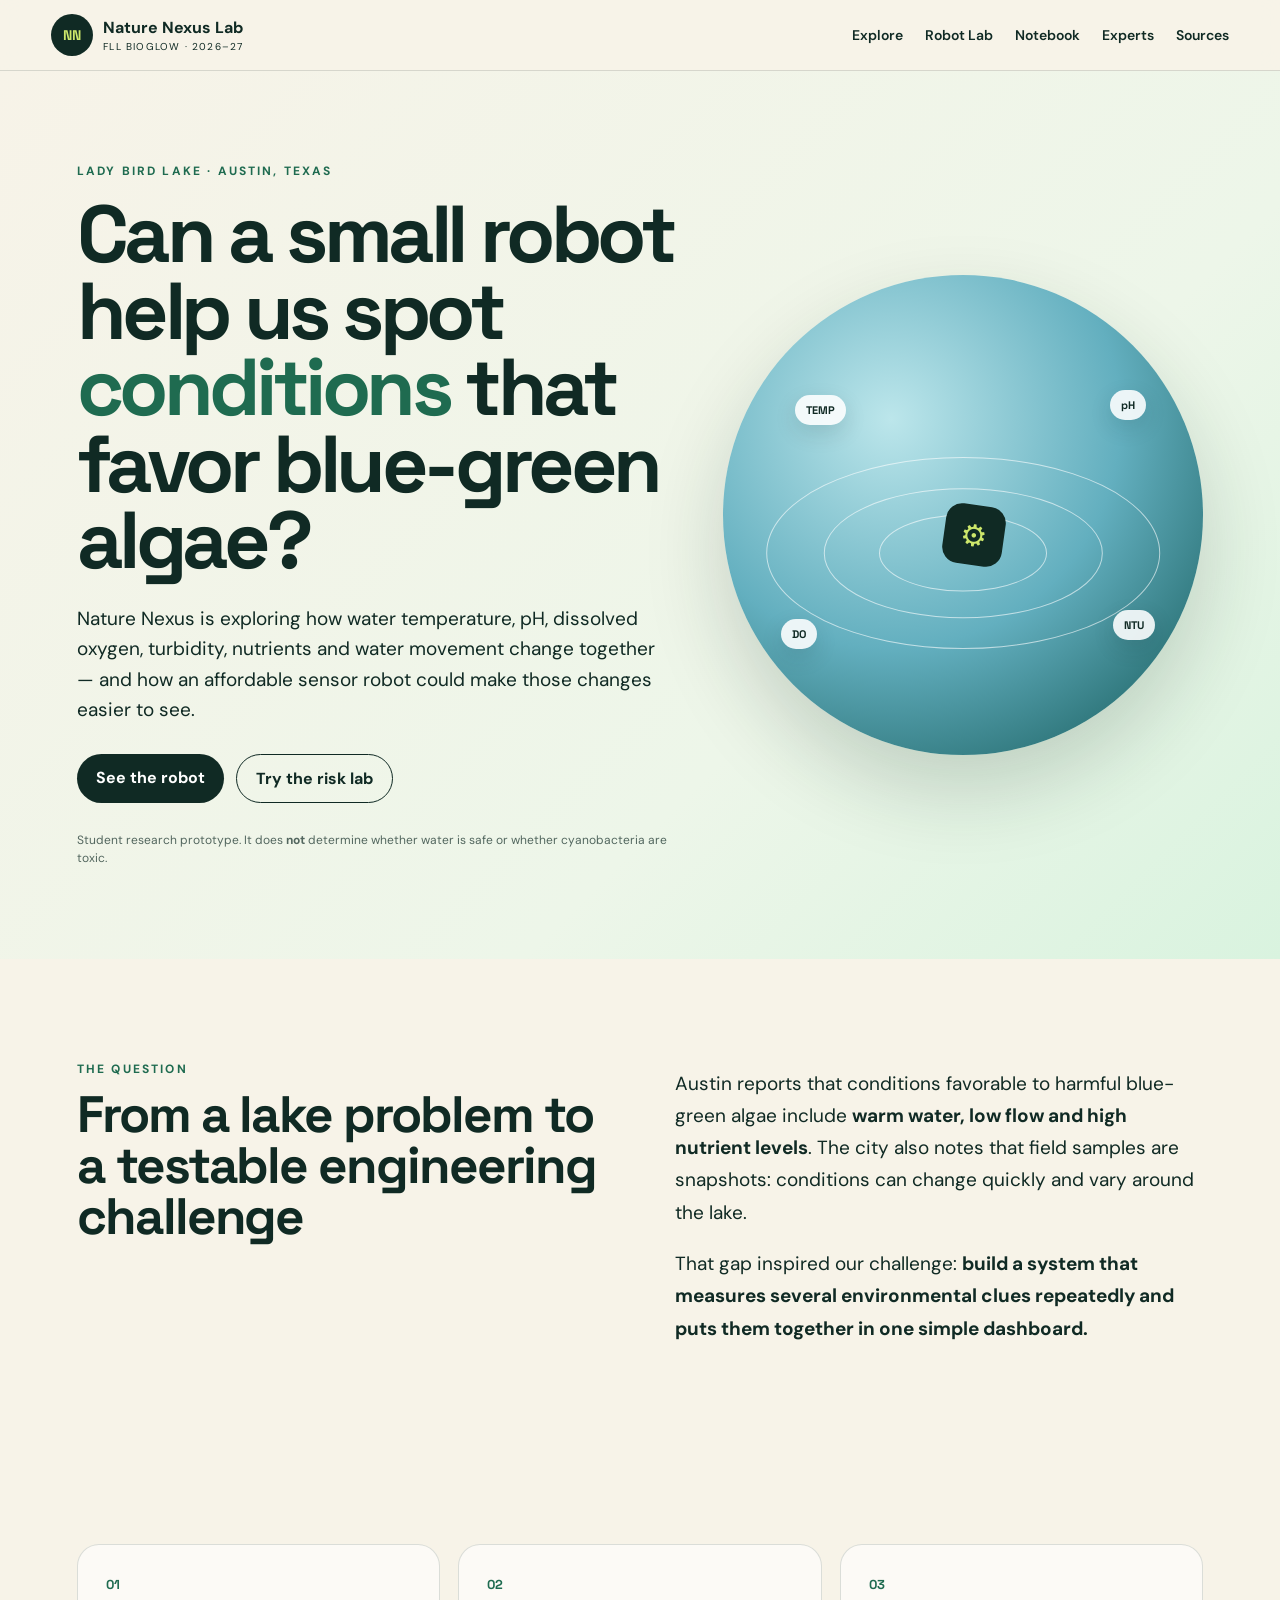
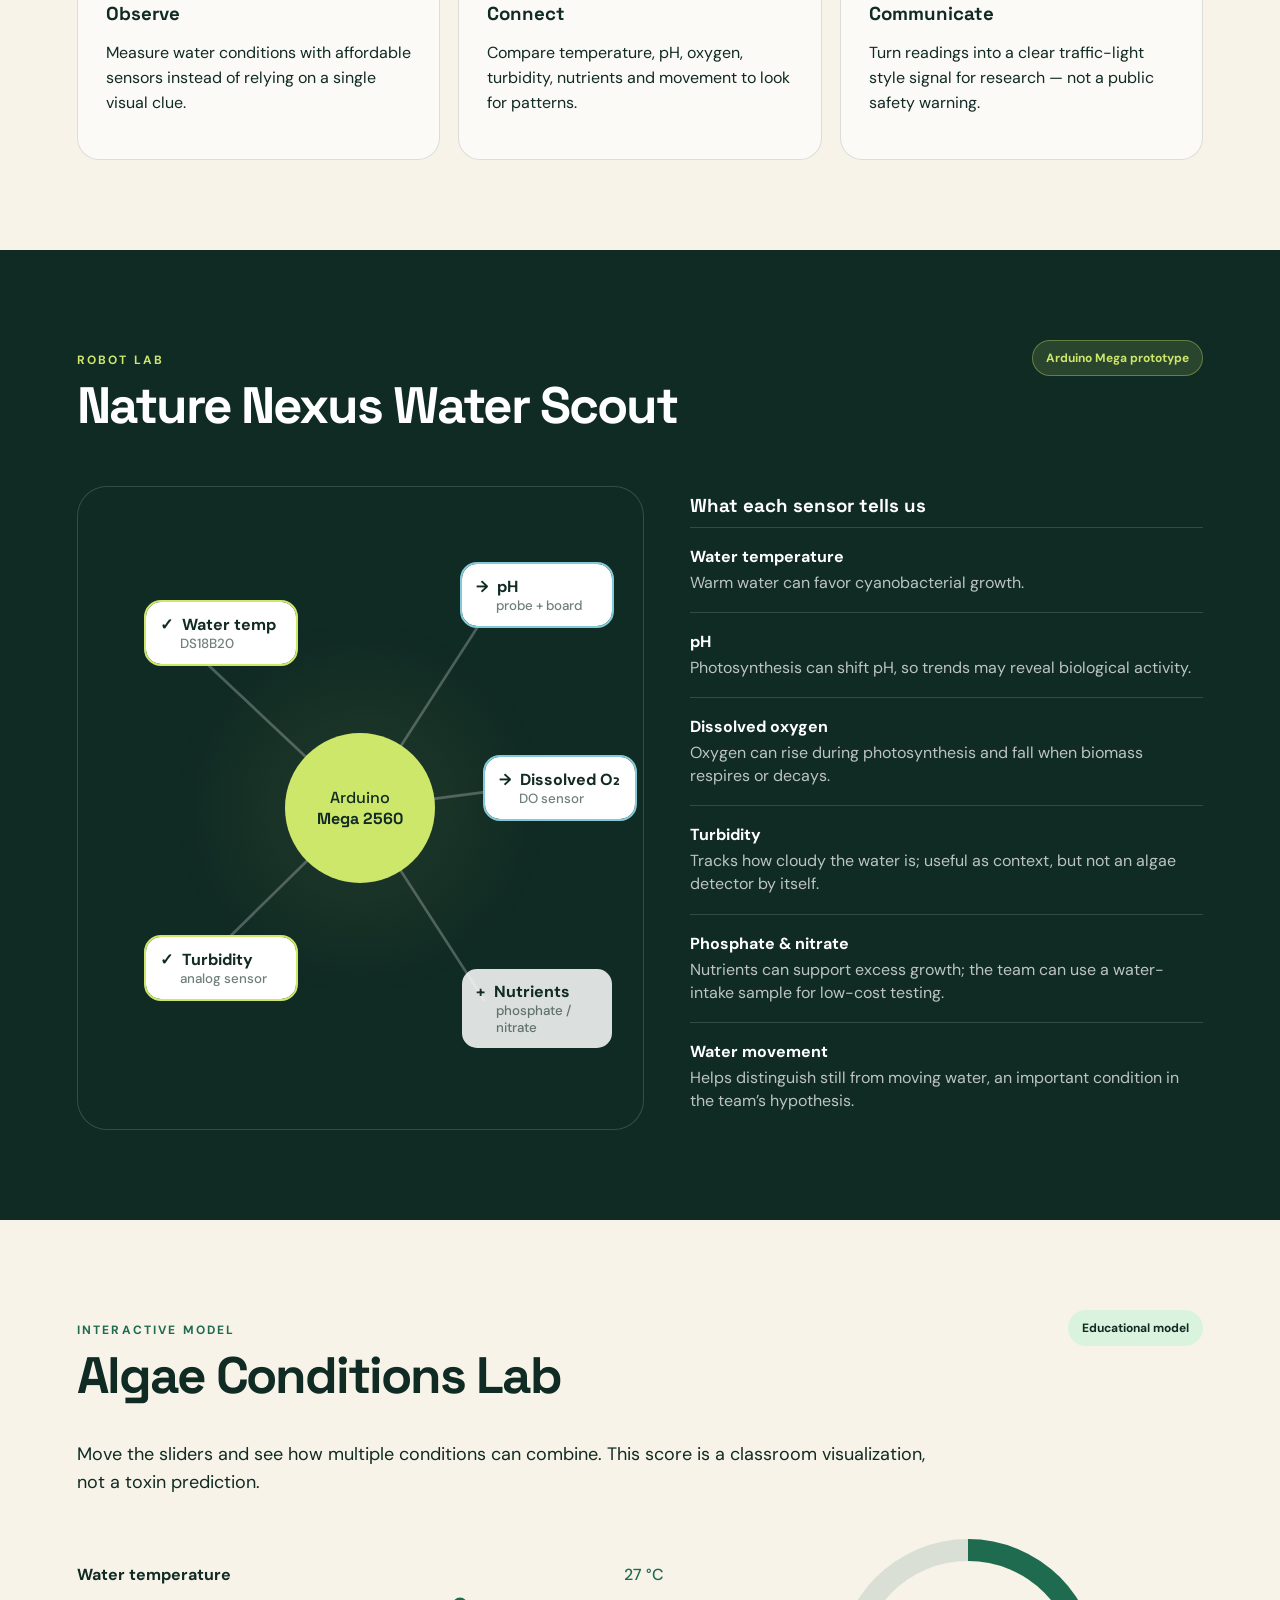
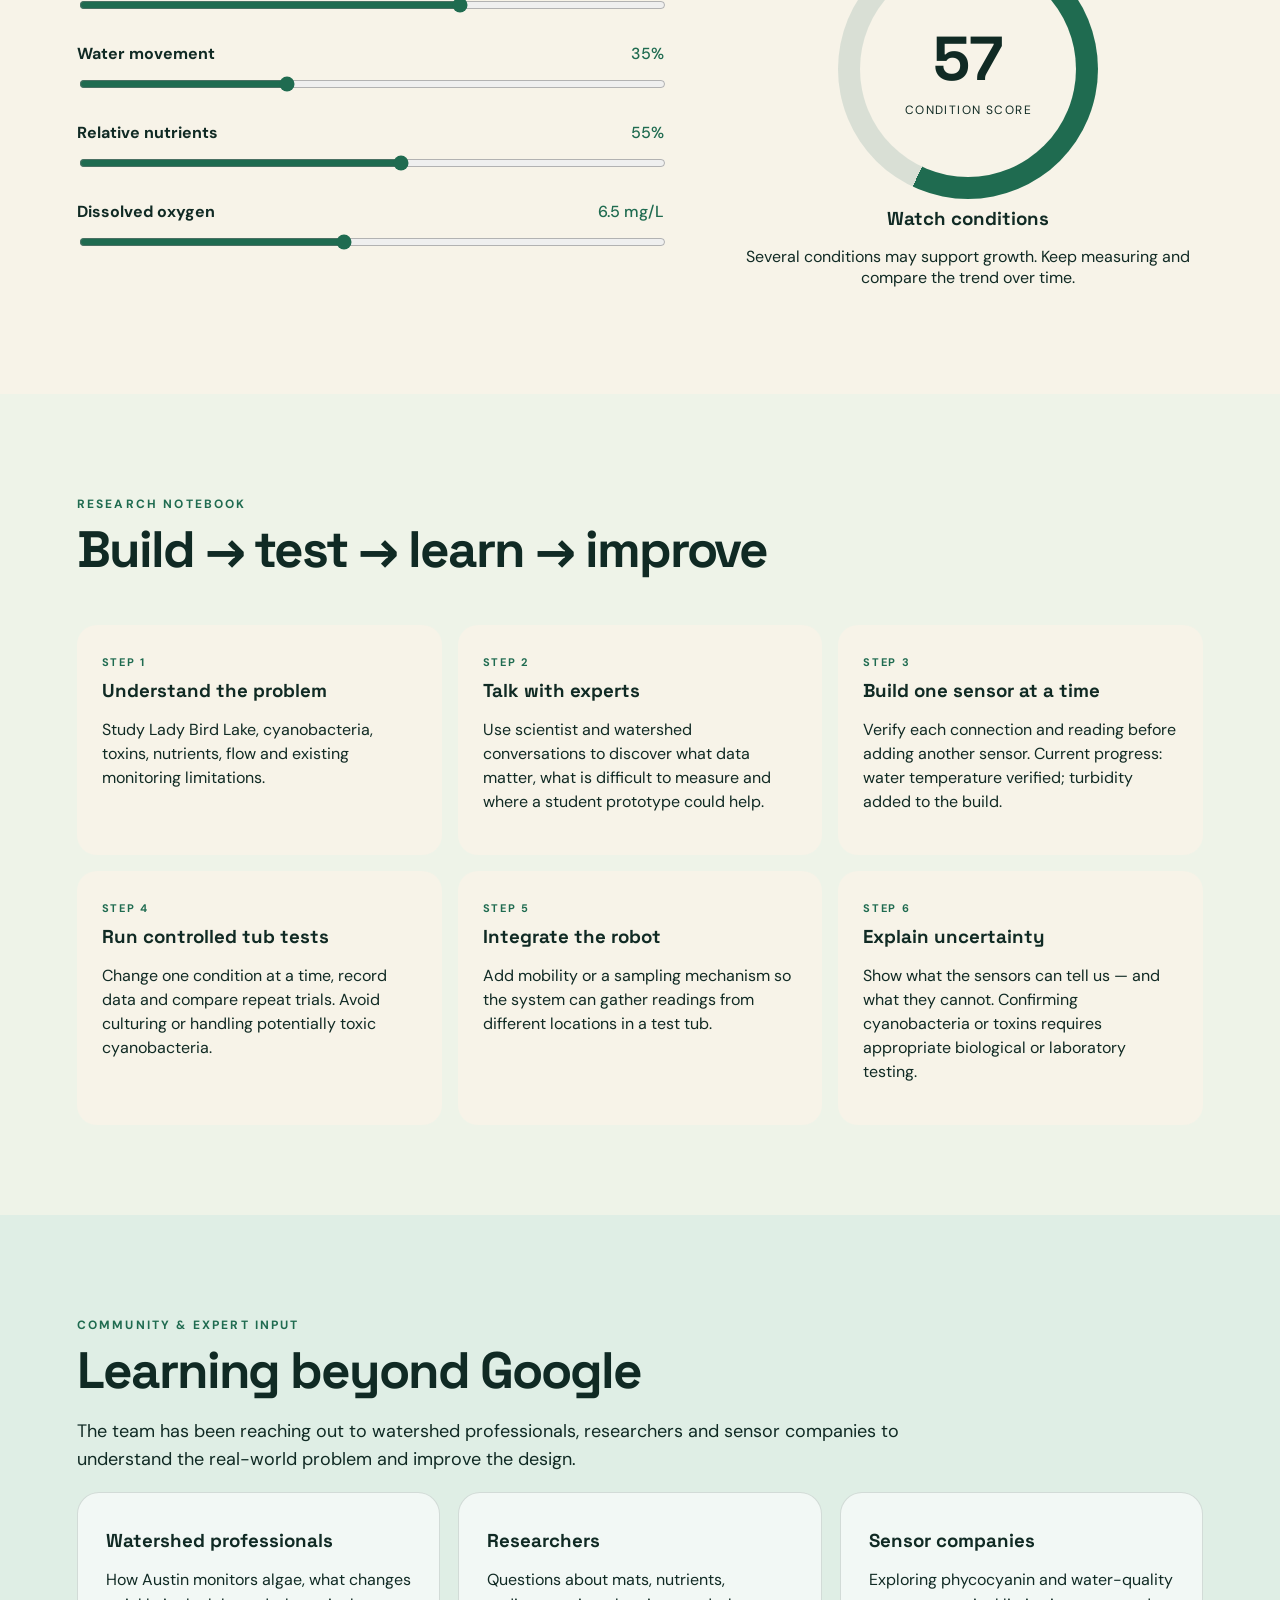
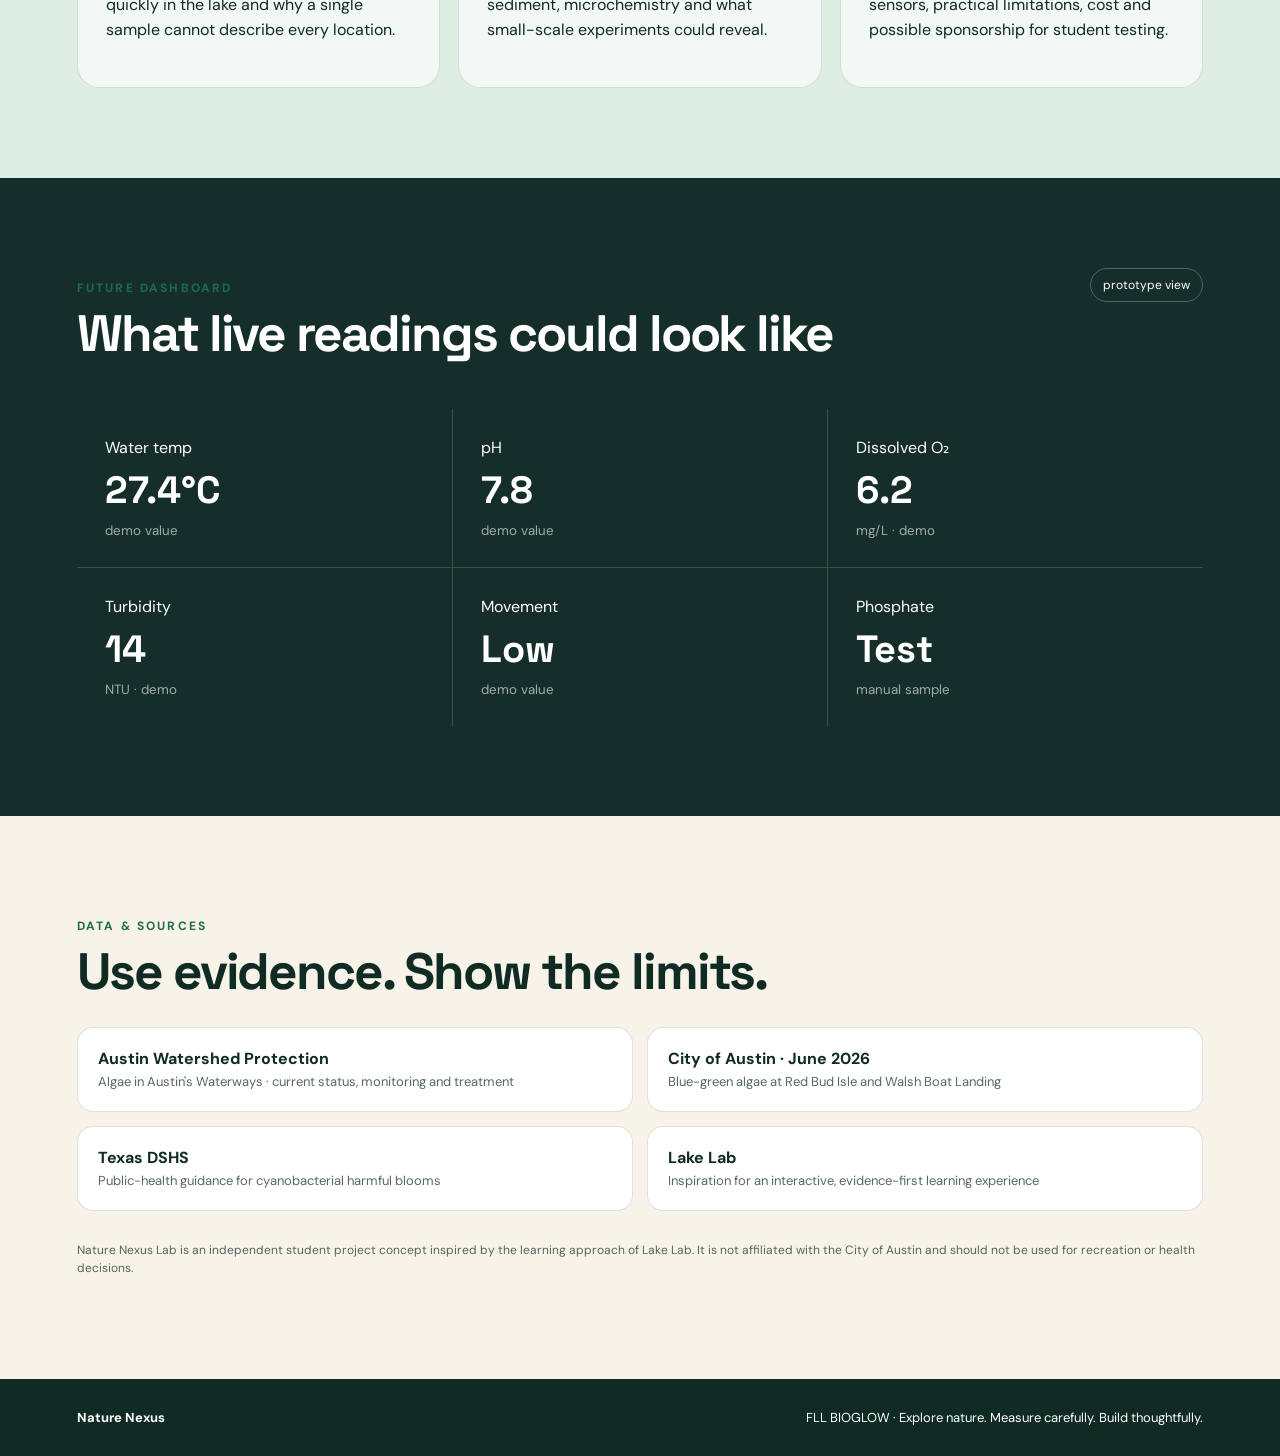
==== index.html @ aa2f2587 "Add files via upload" ====
<!doctype html>
<html lang="en">
<head>
  <meta charset="utf-8" />
  <meta name="viewport" content="width=device-width,initial-scale=1" />
  <meta name="theme-color" content="#102a24" />
  <title>Nature Nexus Lab | Blue-Green Algae Robotics Project</title>
  <link rel="preconnect" href="https://fonts.googleapis.com">
  <link rel="preconnect" href="https://fonts.gstatic.com" crossorigin>
  <link href="https://fonts.googleapis.com/css2?family=DM+Sans:wght@400;500;600;700&family=Space+Grotesk:wght@500;600;700&display=swap" rel="stylesheet">
  <link rel="stylesheet" href="styles.css" />
</head>
<body>
  <header class="site-header">
    <a href="#top" class="brand" aria-label="Nature Nexus Lab home">
      <span class="brand-mark">NN</span>
      <span><strong>Nature Nexus Lab</strong><small>FLL BIOGLOW · 2026–27</small></span>
    </a>
    <nav>
      <a href="#explore">Explore</a>
      <a href="#robot">Robot Lab</a>
      <a href="#notebook">Notebook</a>
      <a href="#experts">Experts</a>
      <a href="#sources">Sources</a>
    </nav>
  </header>

  <main id="top">
    <section class="hero">
      <div class="hero-copy">
        <p class="eyebrow">LADY BIRD LAKE · AUSTIN, TEXAS</p>
        <h1>Can a small robot help us spot <em>conditions</em> that favor blue-green algae?</h1>
        <p class="lede">Nature Nexus is exploring how water temperature, pH, dissolved oxygen, turbidity, nutrients and water movement change together — and how an affordable sensor robot could make those changes easier to see.</p>
        <div class="hero-actions">
          <a class="btn primary" href="#robot">See the robot</a>
          <a class="btn ghost" href="#risk-lab">Try the risk lab</a>
        </div>
        <p class="note">Student research prototype. It does <strong>not</strong> determine whether water is safe or whether cyanobacteria are toxic.</p>
      </div>
      <div class="hero-visual" aria-label="Nature Nexus water monitoring concept illustration">
        <div class="lake-orb">
          <div class="ripple r1"></div><div class="ripple r2"></div><div class="ripple r3"></div>
          <div class="robot">⚙</div>
          <span class="sensor s1">TEMP</span><span class="sensor s2">pH</span><span class="sensor s3">DO</span><span class="sensor s4">NTU</span>
        </div>
      </div>
    </section>

    <section id="explore" class="section intro-grid">
      <div>
        <p class="eyebrow">THE QUESTION</p>
        <h2>From a lake problem to a testable engineering challenge</h2>
      </div>
      <div class="prose">
        <p>Austin reports that conditions favorable to harmful blue-green algae include <strong>warm water, low flow and high nutrient levels</strong>. The city also notes that field samples are snapshots: conditions can change quickly and vary around the lake.</p>
        <p>That gap inspired our challenge: <strong>build a system that measures several environmental clues repeatedly and puts them together in one simple dashboard.</strong></p>
      </div>
    </section>

    <section class="section cards three">
      <article class="card"><span class="num">01</span><h3>Observe</h3><p>Measure water conditions with affordable sensors instead of relying on a single visual clue.</p></article>
      <article class="card"><span class="num">02</span><h3>Connect</h3><p>Compare temperature, pH, oxygen, turbidity, nutrients and movement to look for patterns.</p></article>
      <article class="card"><span class="num">03</span><h3>Communicate</h3><p>Turn readings into a clear traffic-light style signal for research — not a public safety warning.</p></article>
    </section>

    <section id="robot" class="section dark">
      <div class="section-head">
        <div><p class="eyebrow">ROBOT LAB</p><h2>Nature Nexus Water Scout</h2></div>
        <span class="pill">Arduino Mega prototype</span>
      </div>
      <div class="robot-grid">
        <div class="system-diagram">
          <div class="brain">Arduino<br><strong>Mega 2560</strong></div>
          <div class="node done" style="--x:12%;--y:18%"><b>✓</b> Water temp<small>DS18B20</small></div>
          <div class="node done" style="--x:12%;--y:70%"><b>✓</b> Turbidity<small>analog sensor</small></div>
          <div class="node next" style="--x:68%;--y:12%"><b>→</b> pH<small>probe + board</small></div>
          <div class="node next" style="--x:72%;--y:42%"><b>→</b> Dissolved O₂<small>DO sensor</small></div>
          <div class="node planned" style="--x:68%;--y:75%"><b>+</b> Nutrients<small>phosphate / nitrate</small></div>
          <svg viewBox="0 0 100 100" preserveAspectRatio="none" aria-hidden="true"><path d="M50 50 L21 26 M50 50 L21 75 M50 50 L72 20 M50 50 L76 47 M50 50 L72 80"/></svg>
        </div>
        <div class="build-list">
          <h3>What each sensor tells us</h3>
          <div class="sensor-row"><strong>Water temperature</strong><span>Warm water can favor cyanobacterial growth.</span></div>
          <div class="sensor-row"><strong>pH</strong><span>Photosynthesis can shift pH, so trends may reveal biological activity.</span></div>
          <div class="sensor-row"><strong>Dissolved oxygen</strong><span>Oxygen can rise during photosynthesis and fall when biomass respires or decays.</span></div>
          <div class="sensor-row"><strong>Turbidity</strong><span>Tracks how cloudy the water is; useful as context, but not an algae detector by itself.</span></div>
          <div class="sensor-row"><strong>Phosphate & nitrate</strong><span>Nutrients can support excess growth; the team can use a water-intake sample for low-cost testing.</span></div>
          <div class="sensor-row"><strong>Water movement</strong><span>Helps distinguish still from moving water, an important condition in the team’s hypothesis.</span></div>
        </div>
      </div>
    </section>

    <section id="risk-lab" class="section">
      <div class="section-head"><div><p class="eyebrow">INTERACTIVE MODEL</p><h2>Algae Conditions Lab</h2></div><span class="pill light">Educational model</span></div>
      <p class="section-copy">Move the sliders and see how multiple conditions can combine. This score is a classroom visualization, not a toxin prediction.</p>
      <div class="lab-grid">
        <div class="controls">
          <label>Water temperature <output id="tempOut">27 °C</output><input id="temp" type="range" min="10" max="36" value="27"></label>
          <label>Water movement <output id="flowOut">35%</output><input id="flow" type="range" min="0" max="100" value="35"></label>
          <label>Relative nutrients <output id="nutOut">55%</output><input id="nut" type="range" min="0" max="100" value="55"></label>
          <label>Dissolved oxygen <output id="doOut">6.5 mg/L</output><input id="doo" type="range" min="20" max="120" value="65"></label>
        </div>
        <div class="gauge-wrap">
          <div class="gauge" id="gauge"><div><strong id="riskScore">52</strong><span>condition score</span></div></div>
          <h3 id="riskLabel">Watch conditions</h3>
          <p id="riskText">Several conditions may support growth. Keep measuring and compare the trend over time.</p>
        </div>
      </div>
    </section>

    <section id="notebook" class="section notebook">
      <div class="section-head"><div><p class="eyebrow">RESEARCH NOTEBOOK</p><h2>Build → test → learn → improve</h2></div></div>
      <div class="timeline">
        <article><time>STEP 1</time><h3>Understand the problem</h3><p>Study Lady Bird Lake, cyanobacteria, toxins, nutrients, flow and existing monitoring limitations.</p></article>
        <article><time>STEP 2</time><h3>Talk with experts</h3><p>Use scientist and watershed conversations to discover what data matter, what is difficult to measure and where a student prototype could help.</p></article>
        <article><time>STEP 3</time><h3>Build one sensor at a time</h3><p>Verify each connection and reading before adding another sensor. Current progress: water temperature verified; turbidity added to the build.</p></article>
        <article><time>STEP 4</time><h3>Run controlled tub tests</h3><p>Change one condition at a time, record data and compare repeat trials. Avoid culturing or handling potentially toxic cyanobacteria.</p></article>
        <article><time>STEP 5</time><h3>Integrate the robot</h3><p>Add mobility or a sampling mechanism so the system can gather readings from different locations in a test tub.</p></article>
        <article><time>STEP 6</time><h3>Explain uncertainty</h3><p>Show what the sensors can tell us — and what they cannot. Confirming cyanobacteria or toxins requires appropriate biological or laboratory testing.</p></article>
      </div>
    </section>

    <section id="experts" class="section expert-section">
      <p class="eyebrow">COMMUNITY & EXPERT INPUT</p><h2>Learning beyond Google</h2>
      <p class="section-copy">The team has been reaching out to watershed professionals, researchers and sensor companies to understand the real-world problem and improve the design.</p>
      <div class="cards three">
        <article class="card"><h3>Watershed professionals</h3><p>How Austin monitors algae, what changes quickly in the lake and why a single sample cannot describe every location.</p></article>
        <article class="card"><h3>Researchers</h3><p>Questions about mats, nutrients, sediment, microchemistry and what small-scale experiments could reveal.</p></article>
        <article class="card"><h3>Sensor companies</h3><p>Exploring phycocyanin and water-quality sensors, practical limitations, cost and possible sponsorship for student testing.</p></article>
      </div>
    </section>

    <section class="section dashboard">
      <div class="section-head"><div><p class="eyebrow">FUTURE DASHBOARD</p><h2>What live readings could look like</h2></div><span class="live-dot">prototype view</span></div>
      <div class="metrics">
        <div><span>Water temp</span><strong>27.4°C</strong><small>demo value</small></div>
        <div><span>pH</span><strong>7.8</strong><small>demo value</small></div>
        <div><span>Dissolved O₂</span><strong>6.2</strong><small>mg/L · demo</small></div>
        <div><span>Turbidity</span><strong>14</strong><small>NTU · demo</small></div>
        <div><span>Movement</span><strong>Low</strong><small>demo value</small></div>
        <div><span>Phosphate</span><strong>Test</strong><small>manual sample</small></div>
      </div>
    </section>

    <section id="sources" class="section sources">
      <p class="eyebrow">DATA & SOURCES</p><h2>Use evidence. Show the limits.</h2>
      <div class="source-grid">
        <a href="https://www.austintexas.gov/watershed-protection/algae-austins-waterways" target="_blank" rel="noopener"><strong>Austin Watershed Protection</strong><span>Algae in Austin's Waterways · current status, monitoring and treatment</span></a>
        <a href="https://www.austintexas.gov/watershed-protection/news/blue-green-algae-returns-red-bud-isle-walsh-boat-ramp" target="_blank" rel="noopener"><strong>City of Austin · June 2026</strong><span>Blue-green algae at Red Bud Isle and Walsh Boat Landing</span></a>
        <a href="https://www.dshs.texas.gov/sites/default/files/CHI-EEDRS/HAB%20Guidance%20Texas_Final_Draft_20240201-%20DO%20review%2002%2007%202024_revised_clean.pdf" target="_blank" rel="noopener"><strong>Texas DSHS</strong><span>Public-health guidance for cyanobacterial harmful blooms</span></a>
        <a href="https://chintan2108.github.io/lake-lab/" target="_blank" rel="noopener"><strong>Lake Lab</strong><span>Inspiration for an interactive, evidence-first learning experience</span></a>
      </div>
      <p class="fineprint">Nature Nexus Lab is an independent student project concept inspired by the learning approach of Lake Lab. It is not affiliated with the City of Austin and should not be used for recreation or health decisions.</p>
    </section>
  </main>

  <footer><strong>Nature Nexus</strong><span>FLL BIOGLOW · Explore nature. Measure carefully. Build thoughtfully.</span></footer>
  <script src="app.js"></script>
</body>
</html>
---- styles.css ----
:root{--ink:#102a24;--green:#1f6b50;--mint:#d9f3df;--lime:#cde76b;--cream:#f7f3e8;--blue:#83c9d8;--line:rgba(16,42,36,.14);--white:#fff}*{box-sizing:border-box}html{scroll-behavior:smooth}body{margin:0;font-family:'DM Sans',sans-serif;color:var(--ink);background:var(--cream)}a{color:inherit}.site-header{position:sticky;top:0;z-index:20;display:flex;justify-content:space-between;align-items:center;padding:14px clamp(20px,4vw,64px);background:rgba(247,243,232,.9);backdrop-filter:blur(12px);border-bottom:1px solid var(--line)}.brand{display:flex;gap:10px;align-items:center;text-decoration:none}.brand-mark{display:grid;place-items:center;width:42px;height:42px;border-radius:50%;background:var(--ink);color:var(--lime);font:700 14px 'Space Grotesk'}.brand strong,.brand small{display:block}.brand small{font-size:10px;letter-spacing:.12em;margin-top:2px}.site-header nav{display:flex;gap:22px}.site-header nav a{text-decoration:none;font-size:14px;font-weight:600}.hero{min-height:78vh;display:grid;grid-template-columns:1.15fr .85fr;align-items:center;gap:48px;padding:80px clamp(24px,6vw,90px);background:linear-gradient(135deg,#f7f3e8 0%,#edf6e9 65%,#d9f3df 100%)}.eyebrow{font-size:12px;font-weight:700;letter-spacing:.18em;text-transform:uppercase;color:var(--green)}h1,h2,h3{font-family:'Space Grotesk',sans-serif}h1{font-size:clamp(48px,6.3vw,92px);line-height:.95;letter-spacing:-.055em;margin:18px 0 24px;max-width:900px}h1 em{font-style:normal;color:var(--green)}h2{font-size:clamp(34px,4vw,58px);line-height:1;letter-spacing:-.04em;margin:10px 0 20px}h3{margin:8px 0 10px}.lede{font-size:19px;line-height:1.6;max-width:780px}.hero-actions{display:flex;gap:12px;margin:28px 0}.btn{display:inline-block;padding:13px 19px;border-radius:999px;text-decoration:none;font-weight:700}.primary{background:var(--ink);color:white}.ghost{border:1px solid var(--ink)}.note,.fineprint{font-size:12px;line-height:1.5;opacity:.7}.hero-visual{display:grid;place-items:center}.lake-orb{position:relative;width:min(42vw,480px);aspect-ratio:1;border-radius:50%;background:radial-gradient(circle at 35% 30%,#bce6eb,#63afbf 50%,#286f72 85%);box-shadow:0 35px 80px rgba(16,42,36,.18);overflow:hidden}.ripple{position:absolute;border:1px solid rgba(255,255,255,.6);border-radius:50%;left:50%;top:58%;transform:translate(-50%,-50%)}.r1{width:35%;height:16%}.r2{width:58%;height:27%}.r3{width:82%;height:40%}.robot{position:absolute;left:46%;top:48%;display:grid;place-items:center;width:60px;height:60px;border-radius:16px;background:var(--ink);color:var(--lime);font-size:30px;transform:rotate(8deg)}.sensor{position:absolute;background:rgba(255,255,255,.88);padding:8px 11px;border-radius:999px;font:700 11px 'Space Grotesk';box-shadow:0 8px 22px rgba(16,42,36,.13)}.s1{left:15%;top:25%}.s2{right:12%;top:24%}.s3{left:12%;bottom:22%}.s4{right:10%;bottom:24%}.section{padding:90px clamp(24px,6vw,90px)}.intro-grid{display:grid;grid-template-columns:1fr 1fr;gap:70px}.prose{font-size:19px;line-height:1.7}.cards{display:grid;gap:18px}.cards.three{grid-template-columns:repeat(3,1fr)}.card{background:rgba(255,255,255,.6);border:1px solid var(--line);border-radius:22px;padding:28px}.card .num{font:700 13px 'Space Grotesk';color:var(--green)}.card p{line-height:1.55}.dark{background:var(--ink);color:white}.dark .eyebrow{color:var(--lime)}.section-head{display:flex;align-items:flex-start;justify-content:space-between;gap:20px}.pill{padding:9px 13px;border-radius:999px;background:rgba(205,231,107,.14);border:1px solid rgba(205,231,107,.35);color:var(--lime);font-size:12px;font-weight:700}.pill.light{background:var(--mint);border-color:transparent;color:var(--ink)}.robot-grid{display:grid;grid-template-columns:1.05fr .95fr;gap:46px;margin-top:34px}.system-diagram{position:relative;min-height:480px;border:1px solid rgba(255,255,255,.16);border-radius:30px;background:radial-gradient(circle at center,rgba(205,231,107,.09),transparent 44%)}.system-diagram svg{position:absolute;inset:0;width:100%;height:100%;z-index:0}.system-diagram path{stroke:rgba(255,255,255,.25);stroke-width:.45;fill:none}.brain{position:absolute;left:50%;top:50%;transform:translate(-50%,-50%);z-index:2;width:150px;height:150px;border-radius:50%;display:grid;place-content:center;text-align:center;background:var(--lime);color:var(--ink);font:500 16px 'Space Grotesk'}.node{position:absolute;left:var(--x);top:var(--y);z-index:2;width:150px;padding:12px 14px;border-radius:15px;background:#fff;color:var(--ink);font-weight:700}.node b{margin-right:5px}.node small{display:block;margin-left:20px;font-weight:500;opacity:.6}.node.done{outline:2px solid var(--lime)}.node.next{outline:2px solid var(--blue)}.node.planned{opacity:.85}.build-list{display:flex;flex-direction:column;gap:0}.sensor-row{padding:18px 0;border-top:1px solid rgba(255,255,255,.15)}.sensor-row strong,.sensor-row span{display:block}.sensor-row span{opacity:.72;margin-top:4px;line-height:1.45}.section-copy{font-size:18px;line-height:1.6;max-width:850px}.lab-grid{display:grid;grid-template-columns:1fr .8fr;gap:70px;align-items:center;margin-top:42px}.controls label{display:grid;grid-template-columns:1fr auto;gap:10px;font-weight:700;margin:0 0 28px}.controls output{font-weight:500;color:var(--green)}input[type=range]{grid-column:1/-1;width:100%;accent-color:var(--green)}.gauge-wrap{text-align:center}.gauge{--score:52;width:260px;height:260px;margin:auto;border-radius:50%;display:grid;place-items:center;background:conic-gradient(var(--green) calc(var(--score)*1%),#d9dfd5 0);position:relative}.gauge:before{content:"";position:absolute;inset:22px;background:var(--cream);border-radius:50%}.gauge div{z-index:1}.gauge strong{display:block;font:700 62px 'Space Grotesk'}.gauge span{font-size:12px;text-transform:uppercase;letter-spacing:.12em}.notebook{background:#eef3e8}.timeline{display:grid;grid-template-columns:repeat(3,1fr);gap:16px;margin-top:30px}.timeline article{min-height:220px;background:var(--cream);padding:25px;border-radius:20px}.timeline time{font-size:11px;font-weight:700;letter-spacing:.15em;color:var(--green)}.timeline p{line-height:1.5}.expert-section{background:#dfeee5}.dashboard{background:#152e29;color:white}.live-dot{font-size:12px;padding:8px 12px;border-radius:999px;border:1px solid rgba(255,255,255,.25)}.metrics{display:grid;grid-template-columns:repeat(3,1fr);gap:1px;background:rgba(255,255,255,.16);margin-top:30px}.metrics div{padding:28px;background:#152e29}.metrics span,.metrics small,.metrics strong{display:block}.metrics strong{font:700 38px 'Space Grotesk';margin:8px 0}.metrics small{opacity:.6}.source-grid{display:grid;grid-template-columns:1fr 1fr;gap:14px;margin:30px 0}.source-grid a{text-decoration:none;background:white;border:1px solid var(--line);padding:20px;border-radius:16px}.source-grid strong,.source-grid span{display:block}.source-grid span{font-size:13px;opacity:.7;margin-top:4px;line-height:1.4}footer{display:flex;justify-content:space-between;gap:20px;padding:30px clamp(24px,6vw,90px);background:var(--ink);color:white;font-size:13px} @media(max-width:900px){.site-header nav{display:none}.hero,.intro-grid,.robot-grid,.lab-grid{grid-template-columns:1fr}.hero{padding-top:50px}.hero-visual{order:-1}.lake-orb{width:min(80vw,420px)}.cards.three,.timeline,.metrics,.source-grid{grid-template-columns:1fr}.system-diagram{min-height:560px}.node{width:130px;font-size:13px}.section-head{display:block}.pill{display:inline-block;margin-bottom:18px}footer{flex-direction:column}}
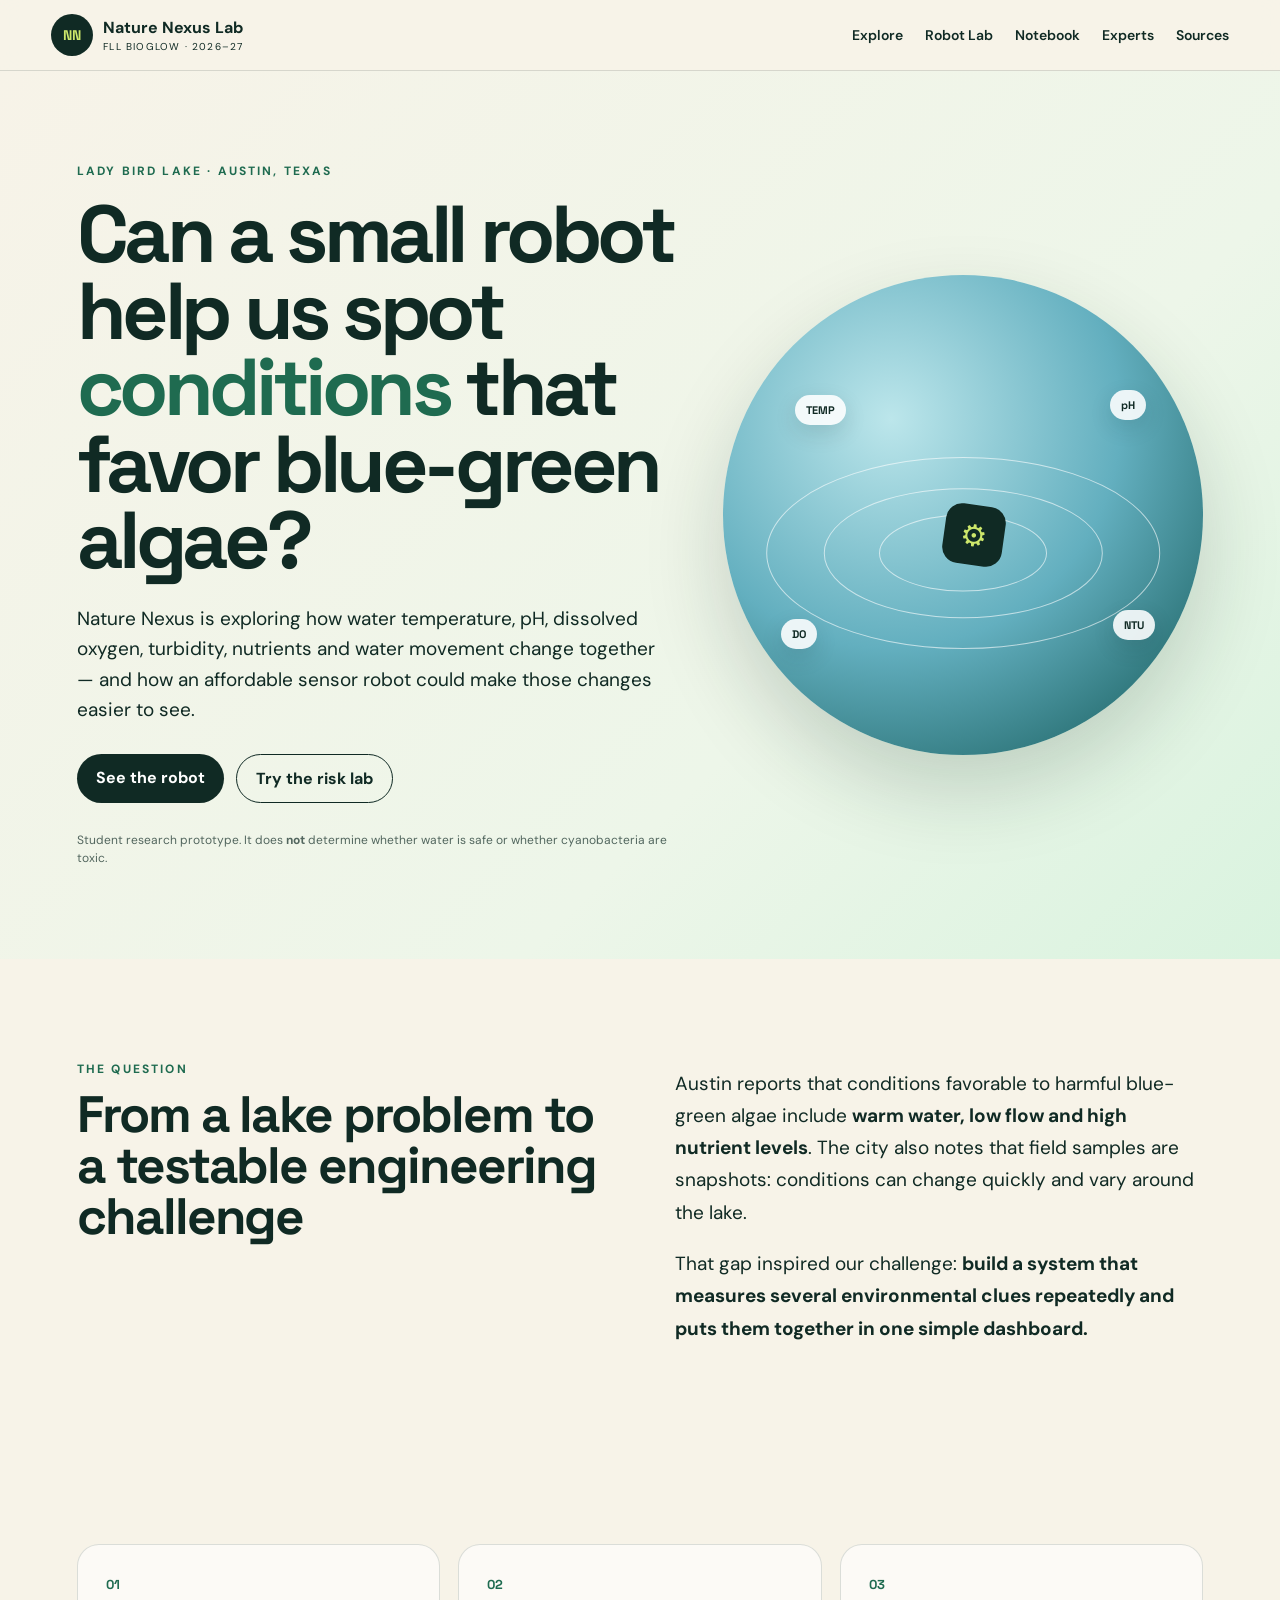
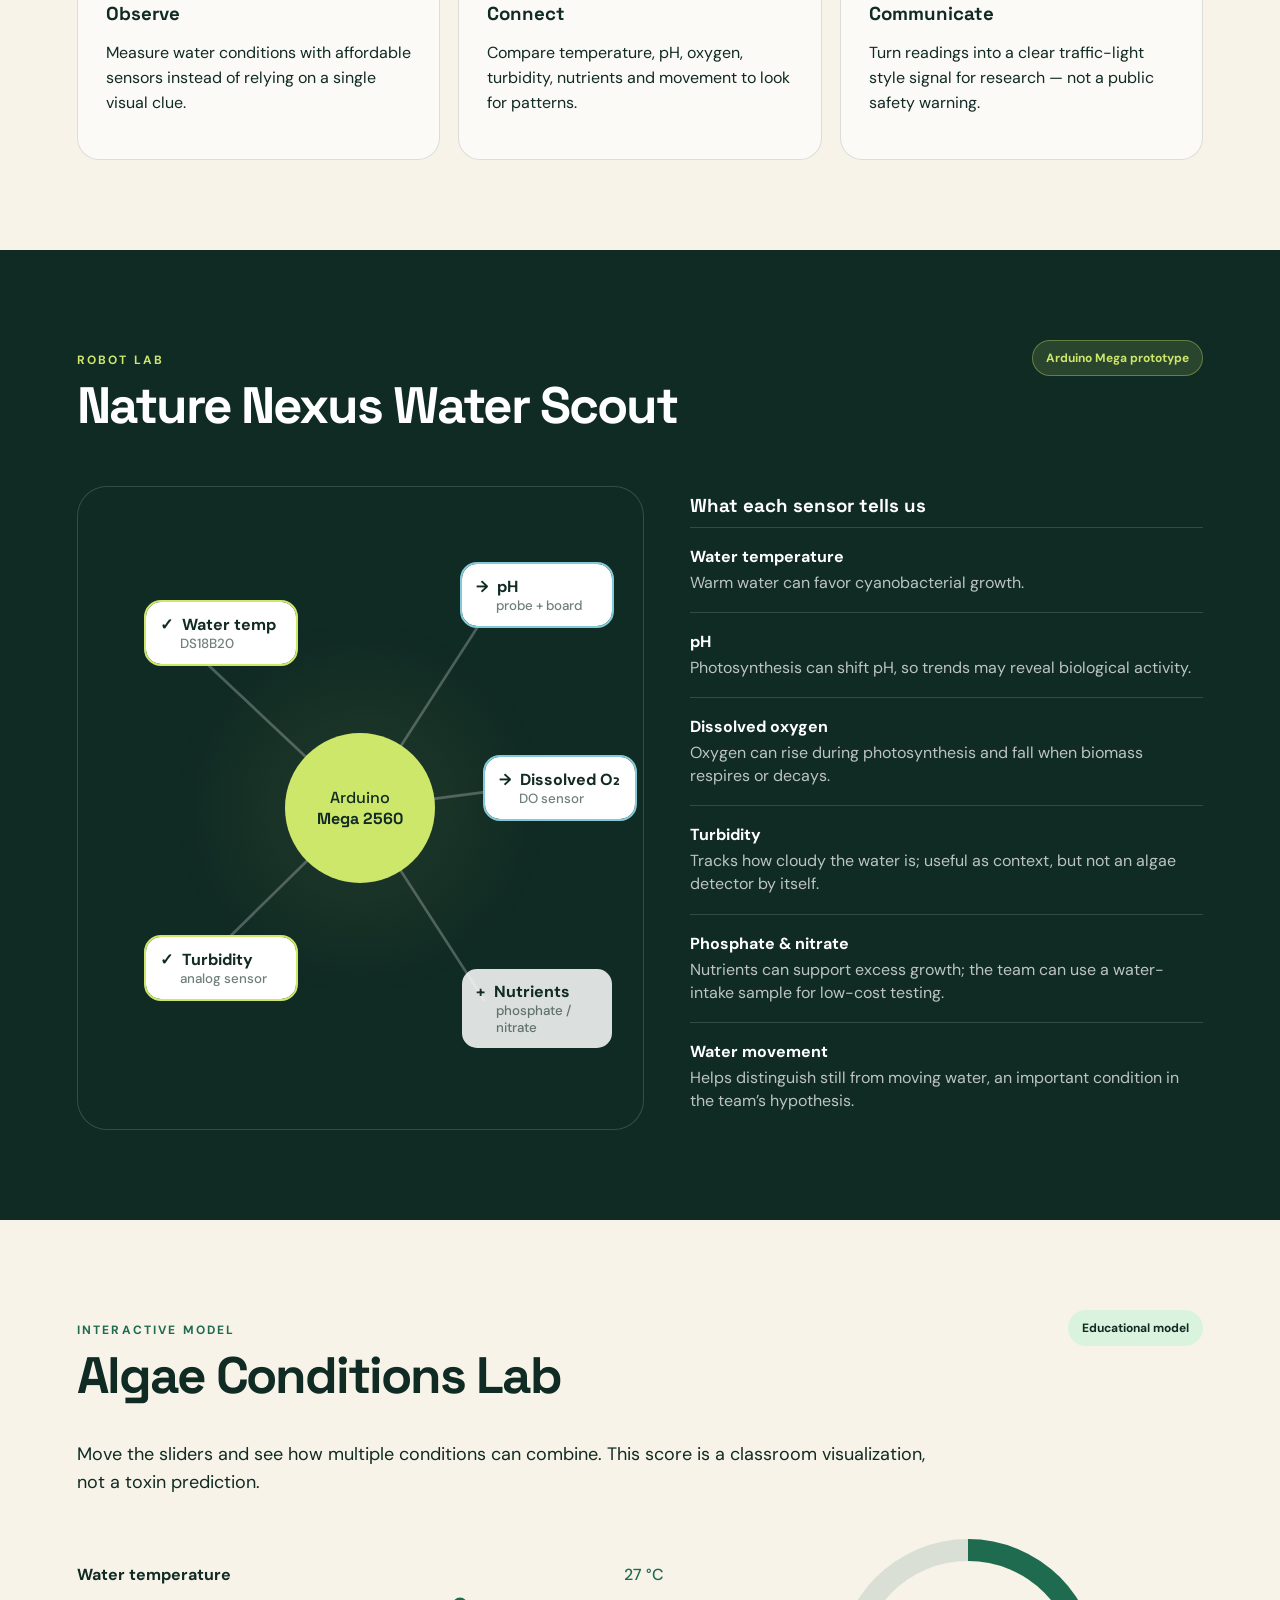
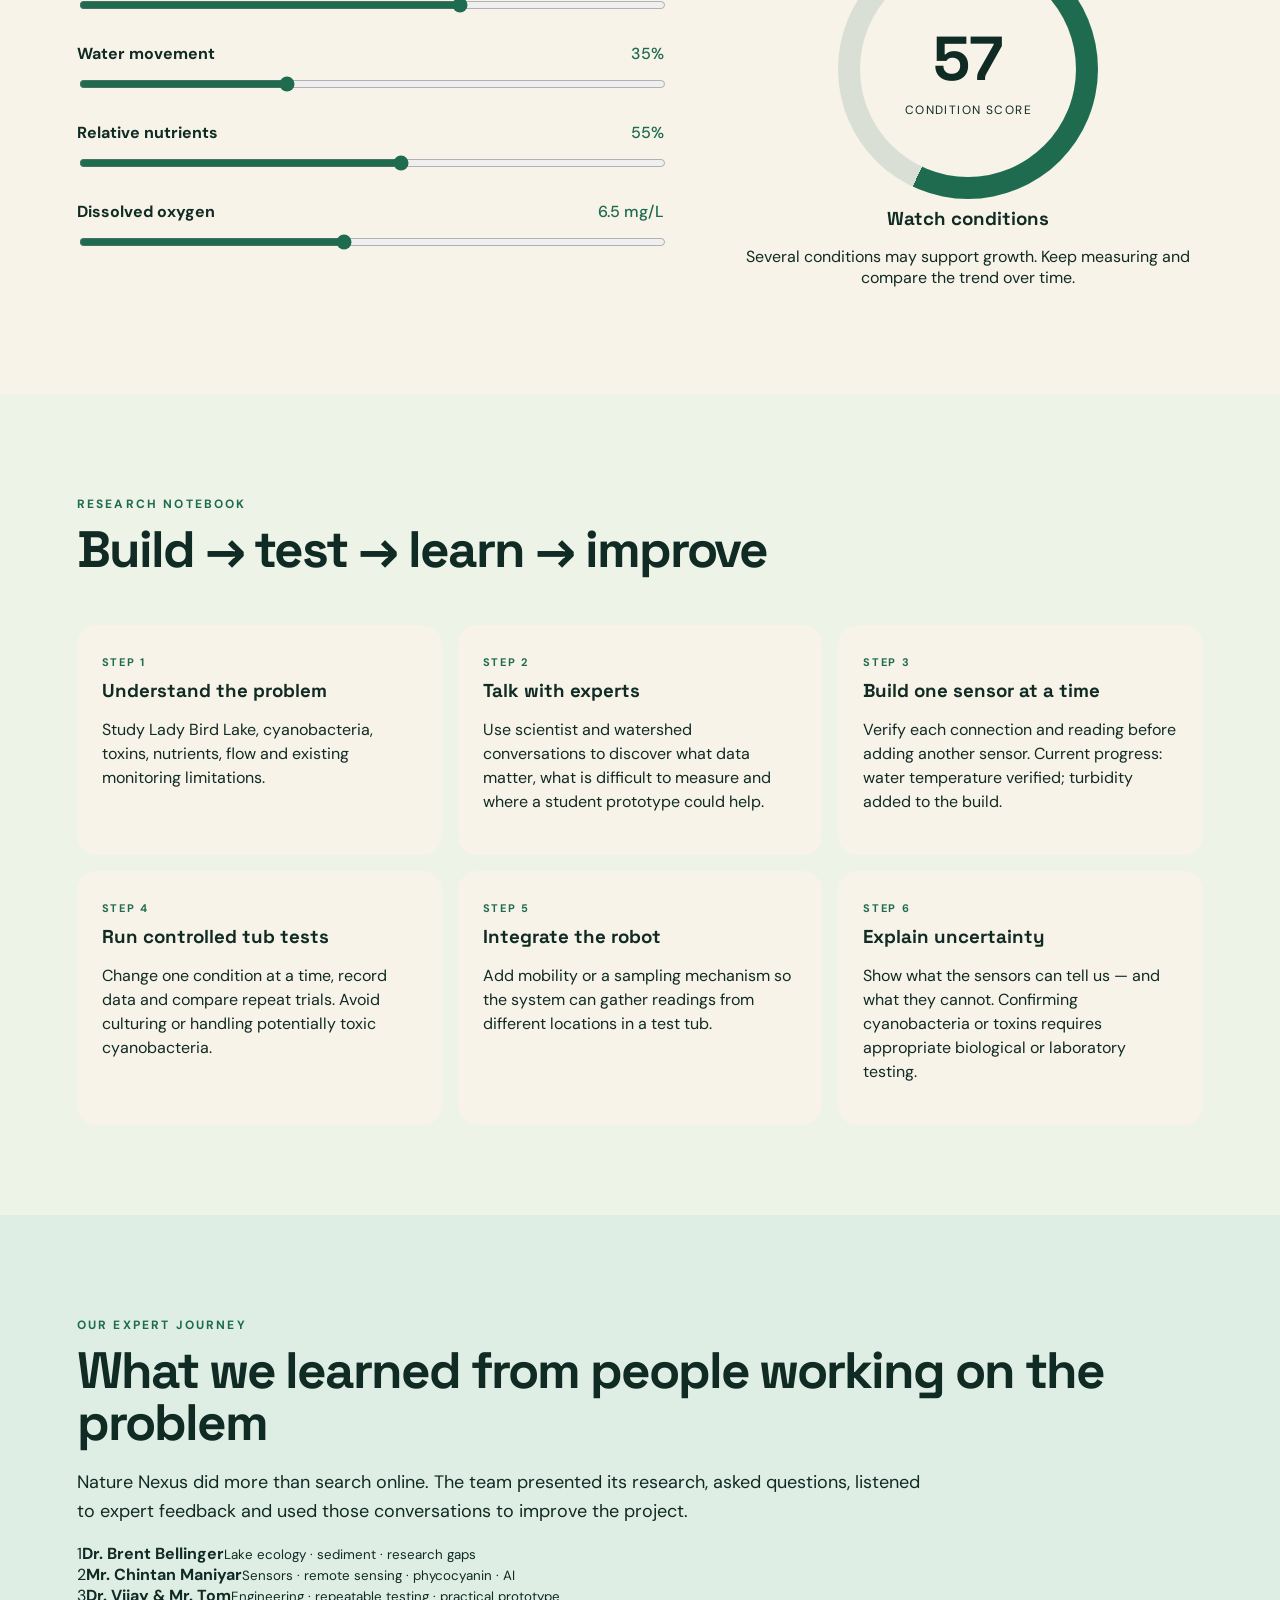
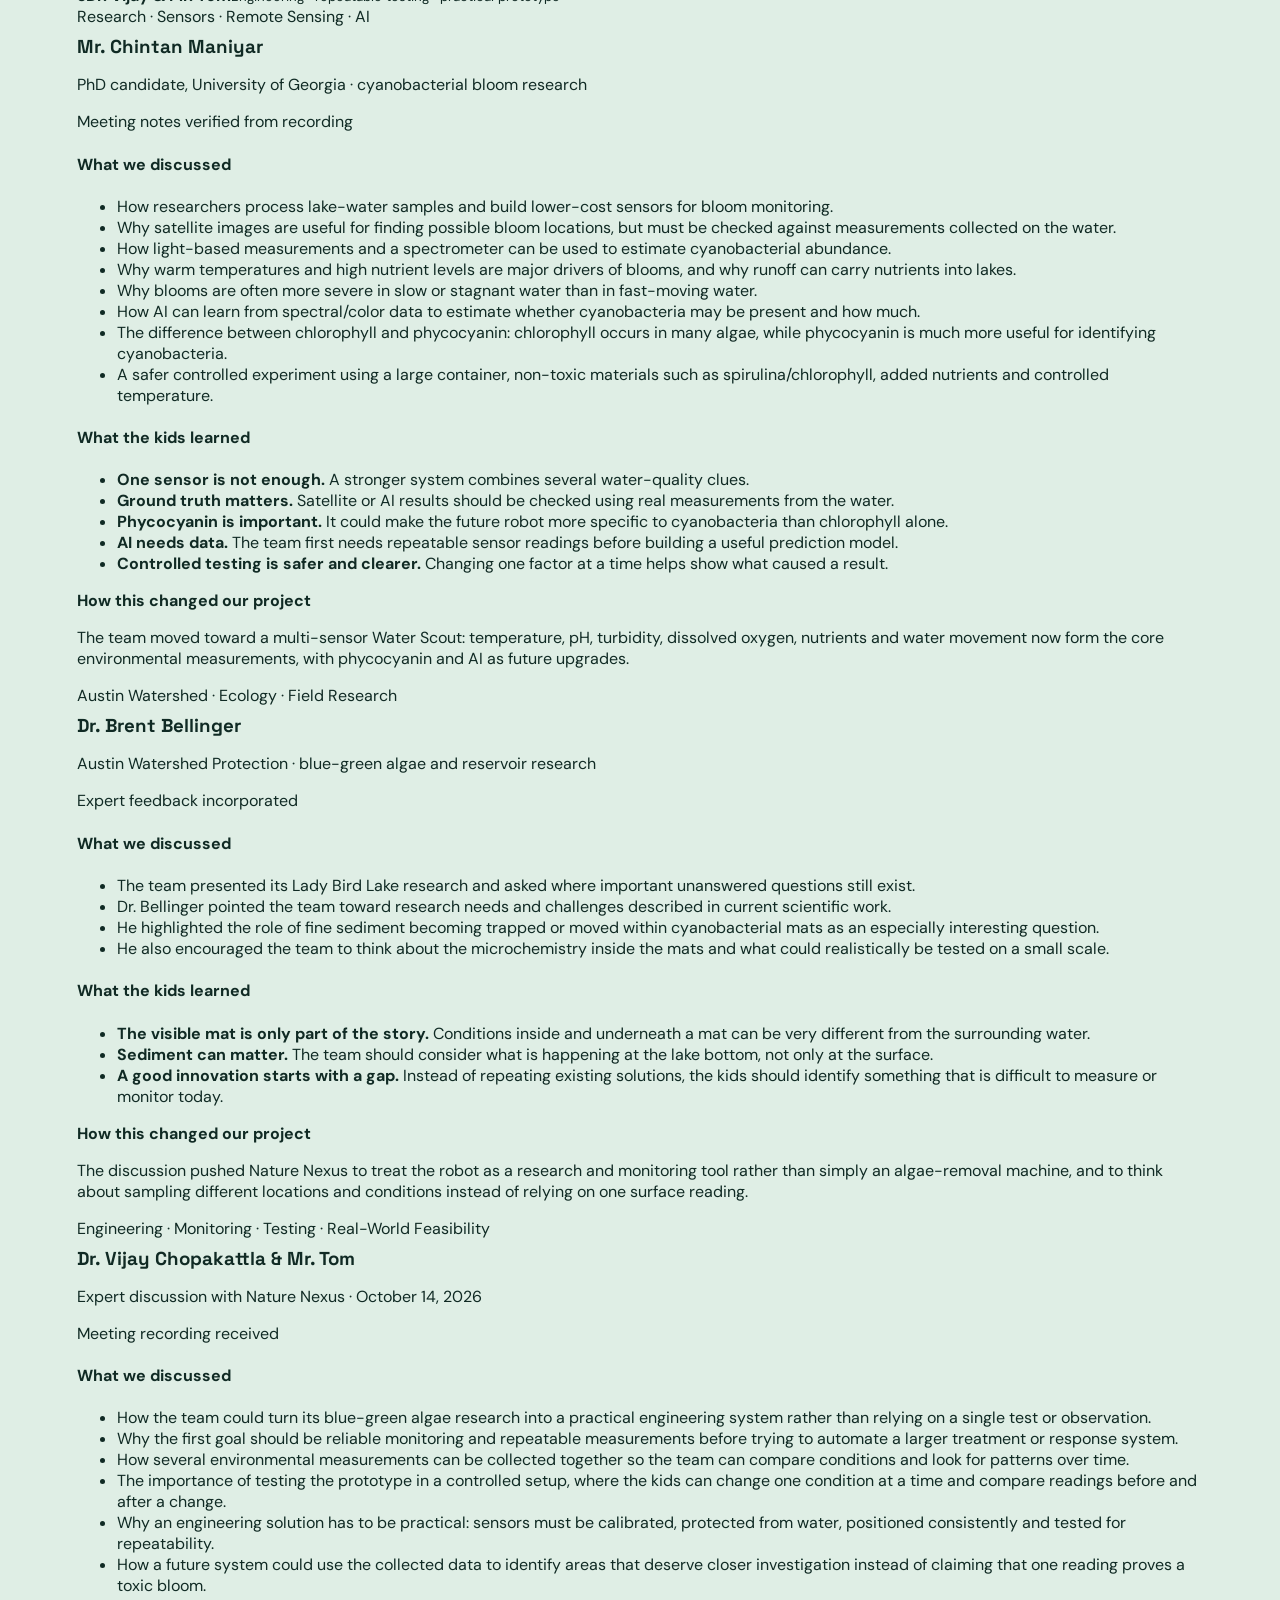
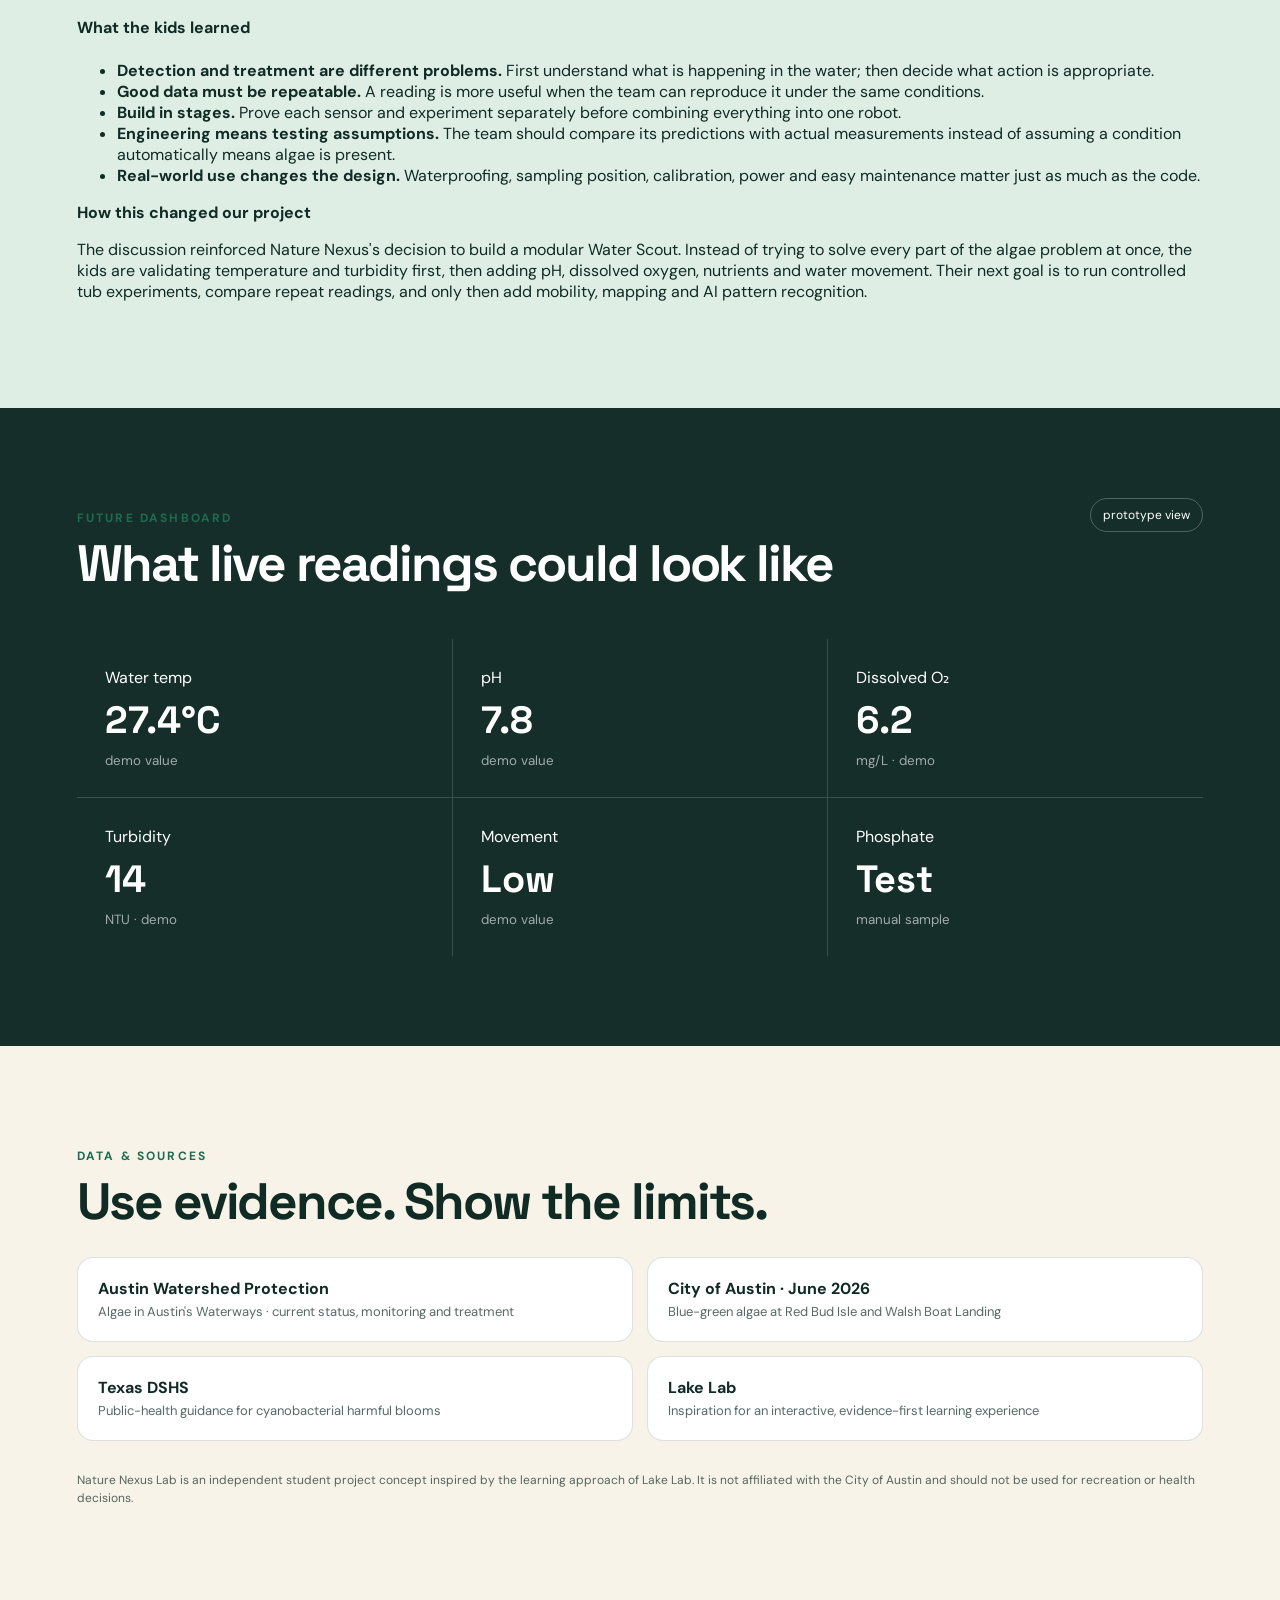
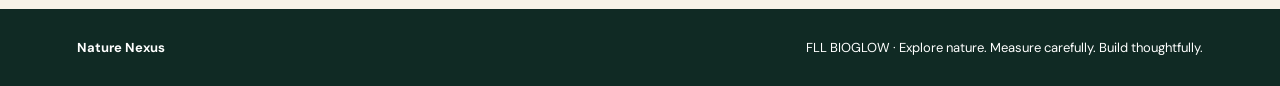
==== commit 0b043ea2: "Update index.html" ====
--- a/index.html
+++ b/index.html
@@ -121,12 +121,85 @@
     </section>
 
     <section id="experts" class="section expert-section">
-      <p class="eyebrow">COMMUNITY & EXPERT INPUT</p><h2>Learning beyond Google</h2>
-      <p class="section-copy">The team has been reaching out to watershed professionals, researchers and sensor companies to understand the real-world problem and improve the design.</p>
-      <div class="cards three">
-        <article class="card"><h3>Watershed professionals</h3><p>How Austin monitors algae, what changes quickly in the lake and why a single sample cannot describe every location.</p></article>
-        <article class="card"><h3>Researchers</h3><p>Questions about mats, nutrients, sediment, microchemistry and what small-scale experiments could reveal.</p></article>
-        <article class="card"><h3>Sensor companies</h3><p>Exploring phycocyanin and water-quality sensors, practical limitations, cost and possible sponsorship for student testing.</p></article>
+      <p class="eyebrow">OUR EXPERT JOURNEY</p><h2>What we learned from people working on the problem</h2>
+      <p class="section-copy">Nature Nexus did more than search online. The team presented its research, asked questions, listened to expert feedback and used those conversations to improve the project.</p>
+      <div class="expert-journey" aria-label="Nature Nexus expert meeting journey">
+        <div><span>1</span><strong>Dr. Brent Bellinger</strong><small>Lake ecology · sediment · research gaps</small></div>
+        <div><span>2</span><strong>Mr. Chintan Maniyar</strong><small>Sensors · remote sensing · phycocyanin · AI</small></div>
+        <div><span>3</span><strong>Dr. Vijay &amp; Mr. Tom</strong><small>Engineering · repeatable testing · practical prototype</small></div>
+      </div>
+
+      <div class="expert-note verified">
+        <div class="expert-top">
+          <div><span class="expert-tag">Research · Sensors · Remote Sensing · AI</span><h3>Mr. Chintan Maniyar</h3><p class="expert-role">PhD candidate, University of Georgia · cyanobacterial bloom research</p></div>
+          <span class="meeting-badge">Meeting notes verified from recording</span>
+        </div>
+        <div class="expert-columns">
+          <div><h4>What we discussed</h4><ul>
+            <li>How researchers process lake-water samples and build lower-cost sensors for bloom monitoring.</li>
+            <li>Why satellite images are useful for finding possible bloom locations, but must be checked against measurements collected on the water.</li>
+            <li>How light-based measurements and a spectrometer can be used to estimate cyanobacterial abundance.</li>
+            <li>Why warm temperatures and high nutrient levels are major drivers of blooms, and why runoff can carry nutrients into lakes.</li>
+            <li>Why blooms are often more severe in slow or stagnant water than in fast-moving water.</li>
+            <li>How AI can learn from spectral/color data to estimate whether cyanobacteria may be present and how much.</li>
+            <li>The difference between chlorophyll and phycocyanin: chlorophyll occurs in many algae, while phycocyanin is much more useful for identifying cyanobacteria.</li>
+            <li>A safer controlled experiment using a large container, non-toxic materials such as spirulina/chlorophyll, added nutrients and controlled temperature.</li>
+          </ul></div>
+          <div><h4>What the kids learned</h4><ul class="learn-list">
+            <li><strong>One sensor is not enough.</strong> A stronger system combines several water-quality clues.</li>
+            <li><strong>Ground truth matters.</strong> Satellite or AI results should be checked using real measurements from the water.</li>
+            <li><strong>Phycocyanin is important.</strong> It could make the future robot more specific to cyanobacteria than chlorophyll alone.</li>
+            <li><strong>AI needs data.</strong> The team first needs repeatable sensor readings before building a useful prediction model.</li>
+            <li><strong>Controlled testing is safer and clearer.</strong> Changing one factor at a time helps show what caused a result.</li>
+          </ul>
+          <div class="design-impact"><strong>How this changed our project</strong><p>The team moved toward a multi-sensor Water Scout: temperature, pH, turbidity, dissolved oxygen, nutrients and water movement now form the core environmental measurements, with phycocyanin and AI as future upgrades.</p></div></div>
+        </div>
+      </div>
+
+      <div class="expert-note verified">
+        <div class="expert-top">
+          <div><span class="expert-tag">Austin Watershed · Ecology · Field Research</span><h3>Dr. Brent Bellinger</h3><p class="expert-role">Austin Watershed Protection · blue-green algae and reservoir research</p></div>
+          <span class="meeting-badge">Expert feedback incorporated</span>
+        </div>
+        <div class="expert-columns">
+          <div><h4>What we discussed</h4><ul>
+            <li>The team presented its Lady Bird Lake research and asked where important unanswered questions still exist.</li>
+            <li>Dr. Bellinger pointed the team toward research needs and challenges described in current scientific work.</li>
+            <li>He highlighted the role of fine sediment becoming trapped or moved within cyanobacterial mats as an especially interesting question.</li>
+            <li>He also encouraged the team to think about the microchemistry inside the mats and what could realistically be tested on a small scale.</li>
+          </ul></div>
+          <div><h4>What the kids learned</h4><ul class="learn-list">
+            <li><strong>The visible mat is only part of the story.</strong> Conditions inside and underneath a mat can be very different from the surrounding water.</li>
+            <li><strong>Sediment can matter.</strong> The team should consider what is happening at the lake bottom, not only at the surface.</li>
+            <li><strong>A good innovation starts with a gap.</strong> Instead of repeating existing solutions, the kids should identify something that is difficult to measure or monitor today.</li>
+          </ul>
+          <div class="design-impact"><strong>How this changed our project</strong><p>The discussion pushed Nature Nexus to treat the robot as a research and monitoring tool rather than simply an algae-removal machine, and to think about sampling different locations and conditions instead of relying on one surface reading.</p></div></div>
+        </div>
+      </div>
+
+      <div class="expert-note verified">
+        <div class="expert-top">
+          <div><span class="expert-tag">Engineering · Monitoring · Testing · Real-World Feasibility</span><h3>Dr. Vijay Chopakattla &amp; Mr. Tom</h3><p class="expert-role">Expert discussion with Nature Nexus · October 14, 2026</p></div>
+          <span class="meeting-badge">Meeting recording received</span>
+        </div>
+        <div class="expert-columns">
+          <div><h4>What we discussed</h4><ul>
+            <li>How the team could turn its blue-green algae research into a practical engineering system rather than relying on a single test or observation.</li>
+            <li>Why the first goal should be reliable monitoring and repeatable measurements before trying to automate a larger treatment or response system.</li>
+            <li>How several environmental measurements can be collected together so the team can compare conditions and look for patterns over time.</li>
+            <li>The importance of testing the prototype in a controlled setup, where the kids can change one condition at a time and compare readings before and after a change.</li>
+            <li>Why an engineering solution has to be practical: sensors must be calibrated, protected from water, positioned consistently and tested for repeatability.</li>
+            <li>How a future system could use the collected data to identify areas that deserve closer investigation instead of claiming that one reading proves a toxic bloom.</li>
+          </ul></div>
+          <div><h4>What the kids learned</h4><ul class="learn-list">
+            <li><strong>Detection and treatment are different problems.</strong> First understand what is happening in the water; then decide what action is appropriate.</li>
+            <li><strong>Good data must be repeatable.</strong> A reading is more useful when the team can reproduce it under the same conditions.</li>
+            <li><strong>Build in stages.</strong> Prove each sensor and experiment separately before combining everything into one robot.</li>
+            <li><strong>Engineering means testing assumptions.</strong> The team should compare its predictions with actual measurements instead of assuming a condition automatically means algae is present.</li>
+            <li><strong>Real-world use changes the design.</strong> Waterproofing, sampling position, calibration, power and easy maintenance matter just as much as the code.</li>
+          </ul>
+          <div class="design-impact"><strong>How this changed our project</strong><p>The discussion reinforced Nature Nexus's decision to build a modular Water Scout. Instead of trying to solve every part of the algae problem at once, the kids are validating temperature and turbidity first, then adding pH, dissolved oxygen, nutrients and water movement. Their next goal is to run controlled tub experiments, compare repeat readings, and only then add mobility, mapping and AI pattern recognition.</p></div></div>
+        </div>
       </div>
     </section>
 
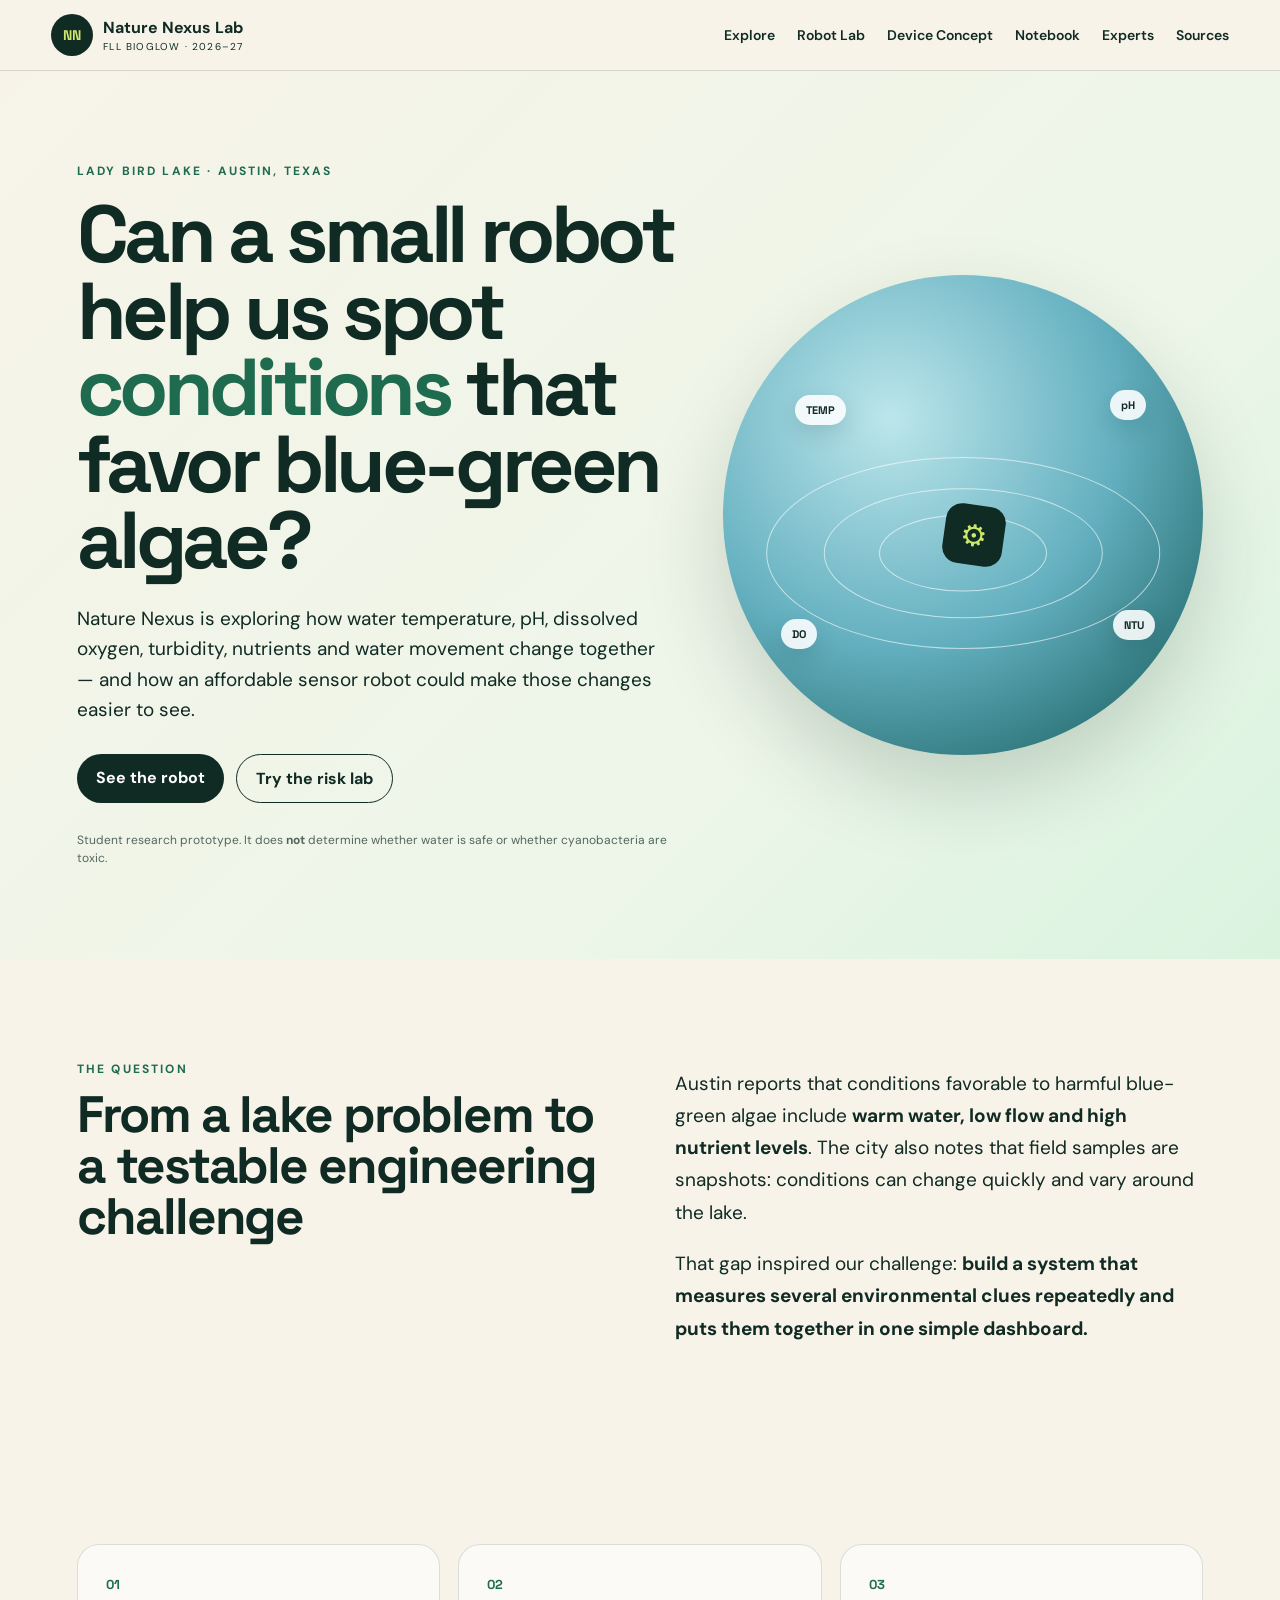
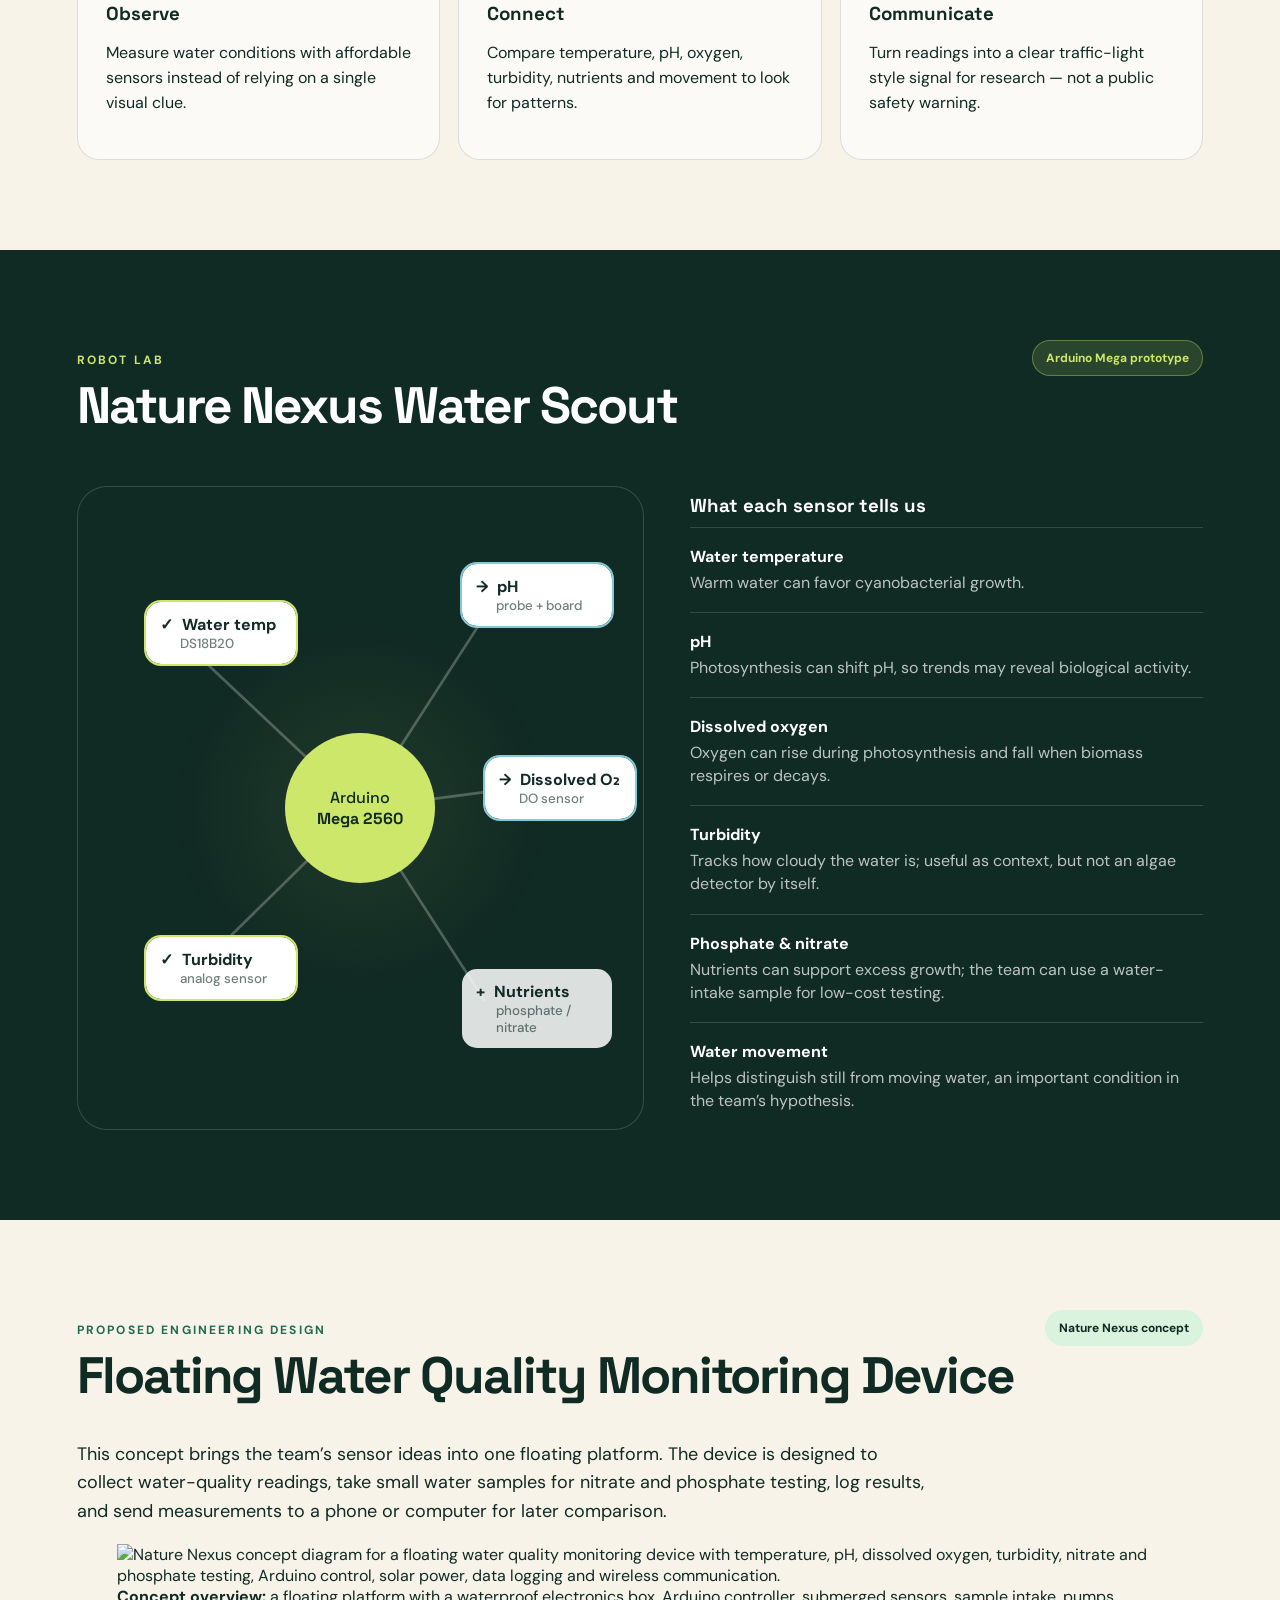
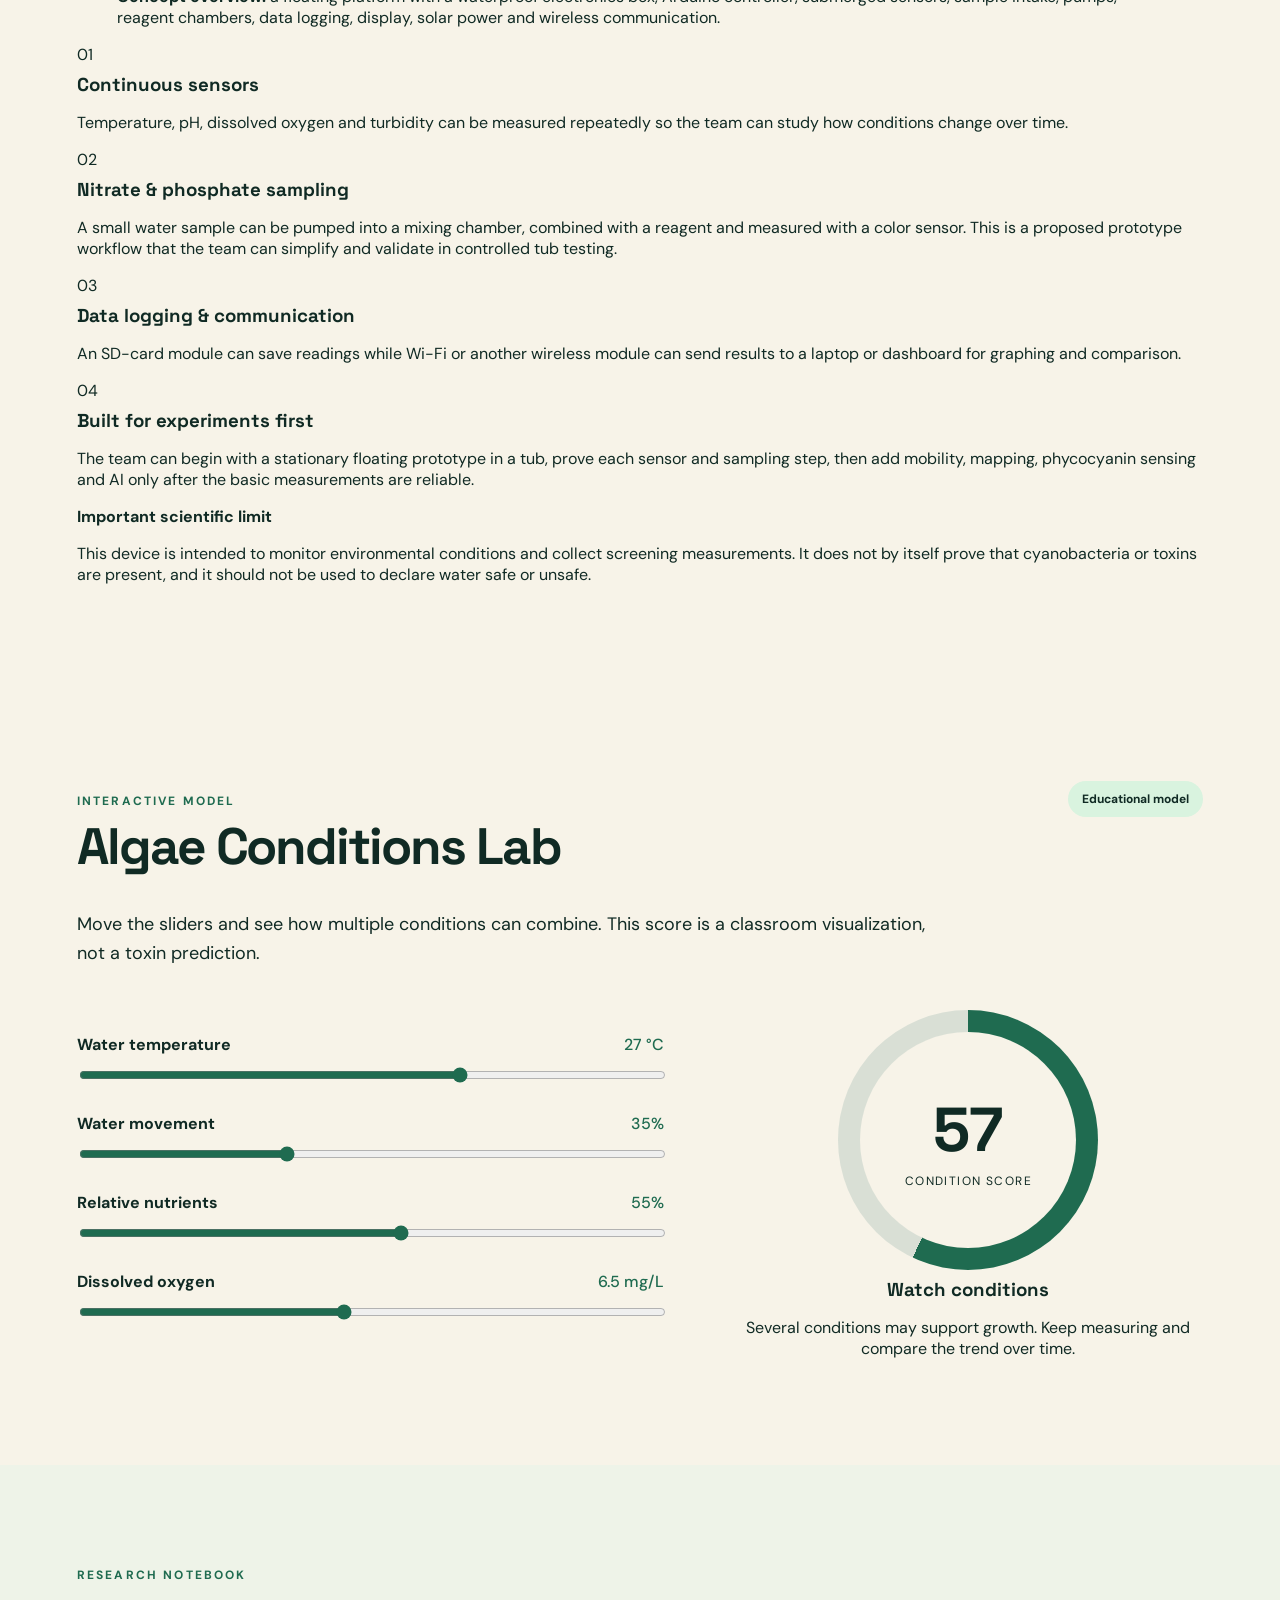
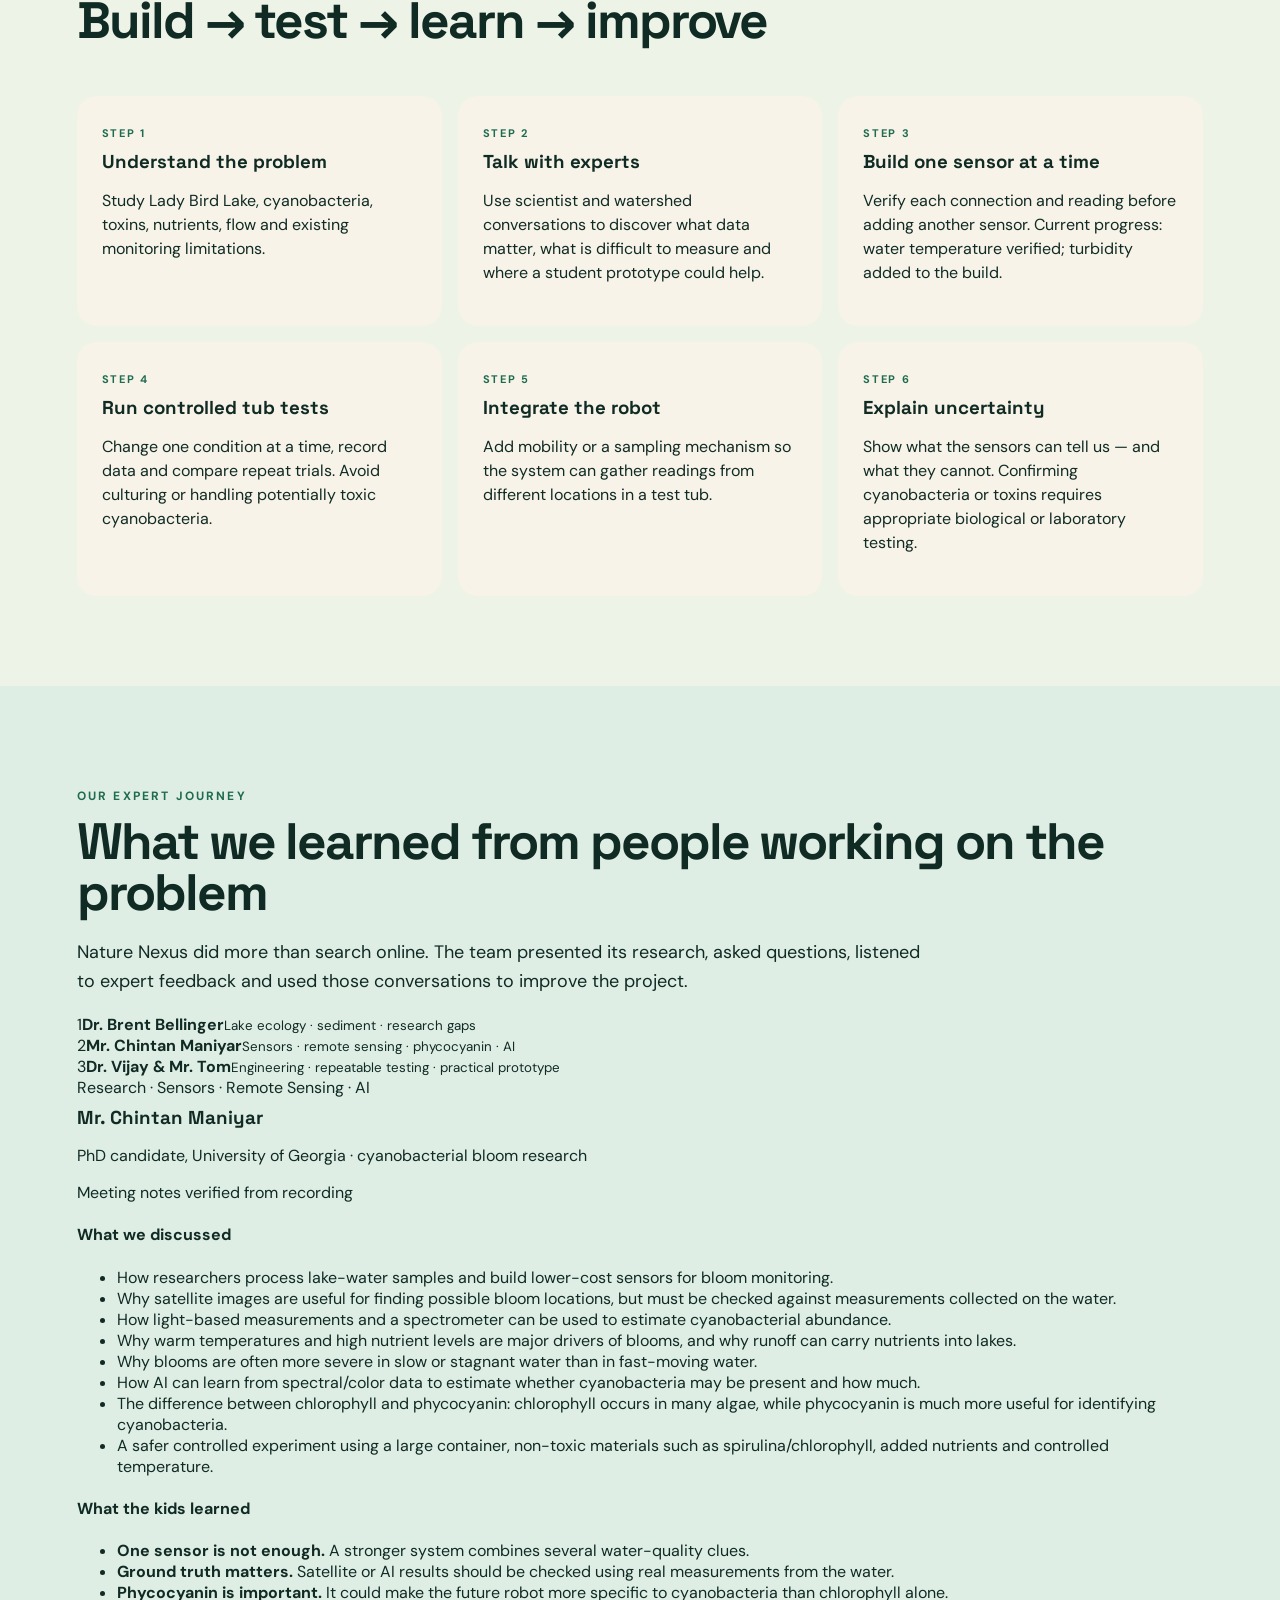
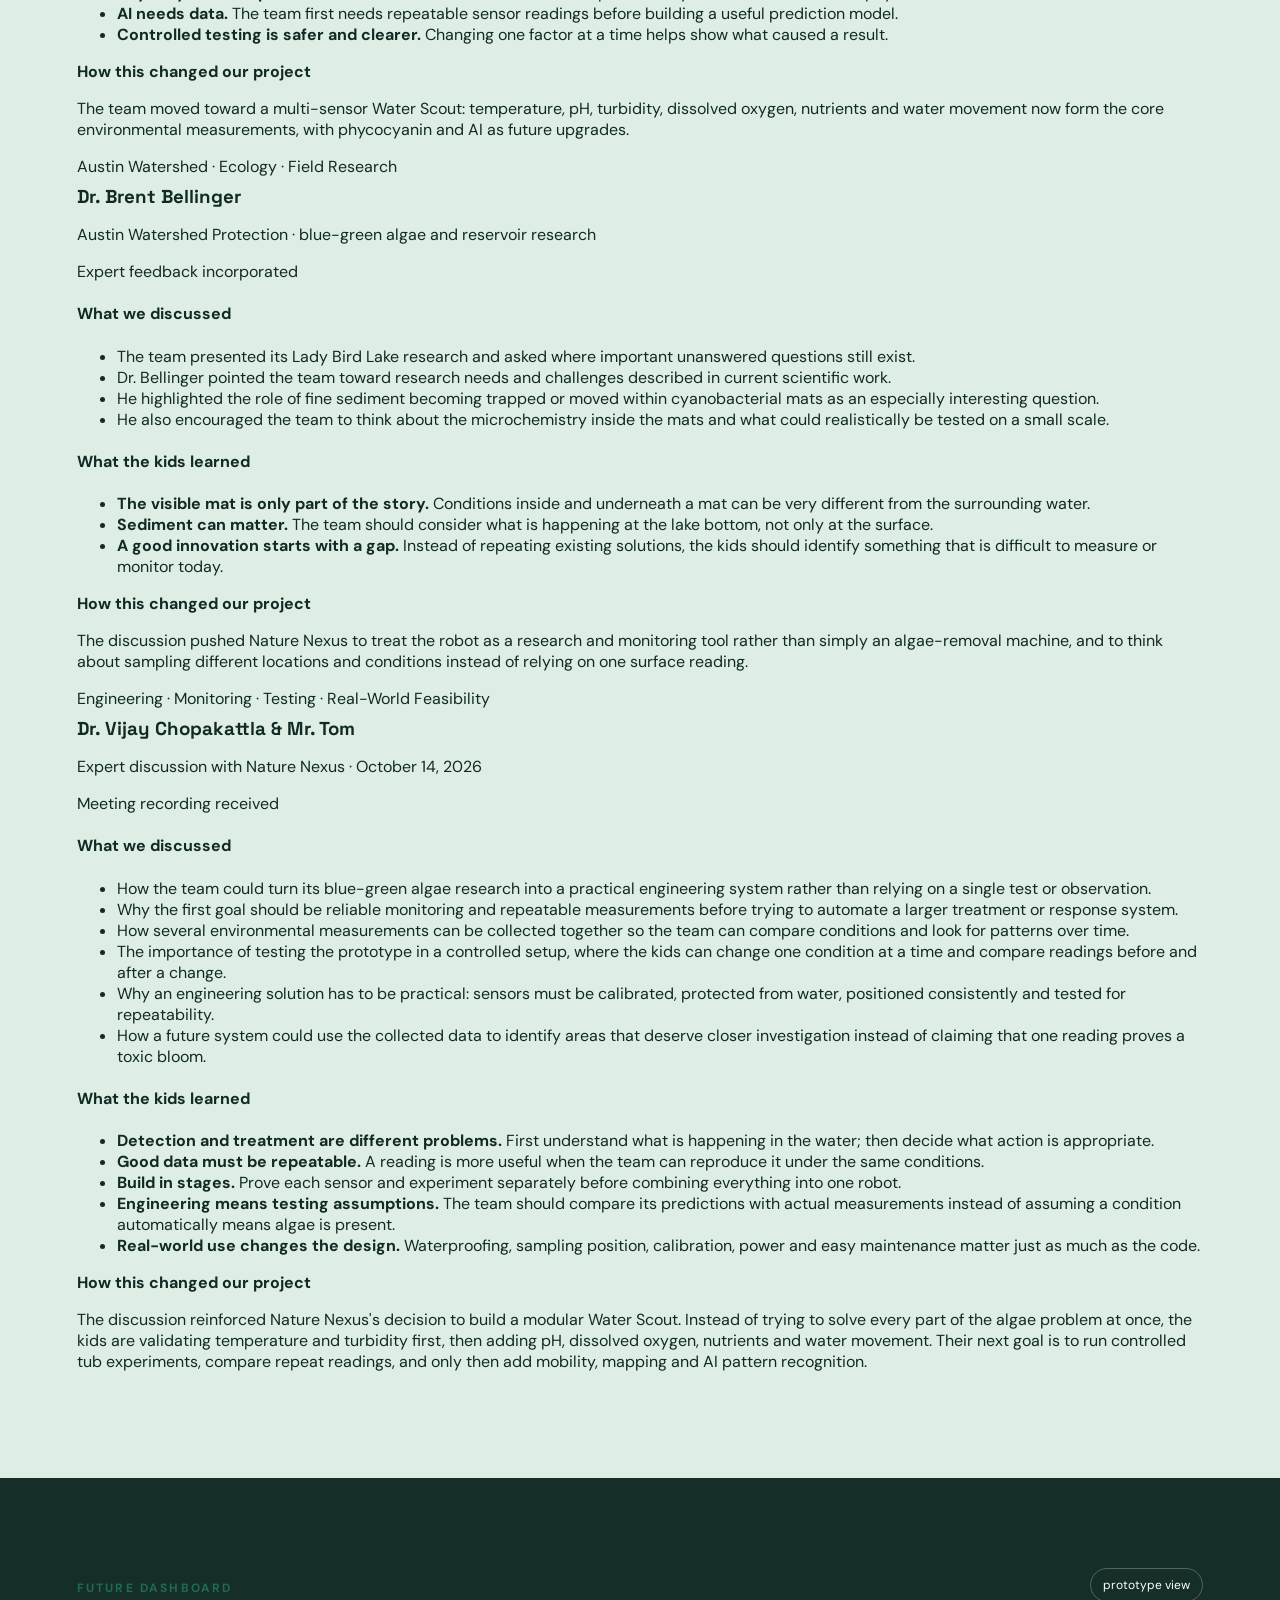
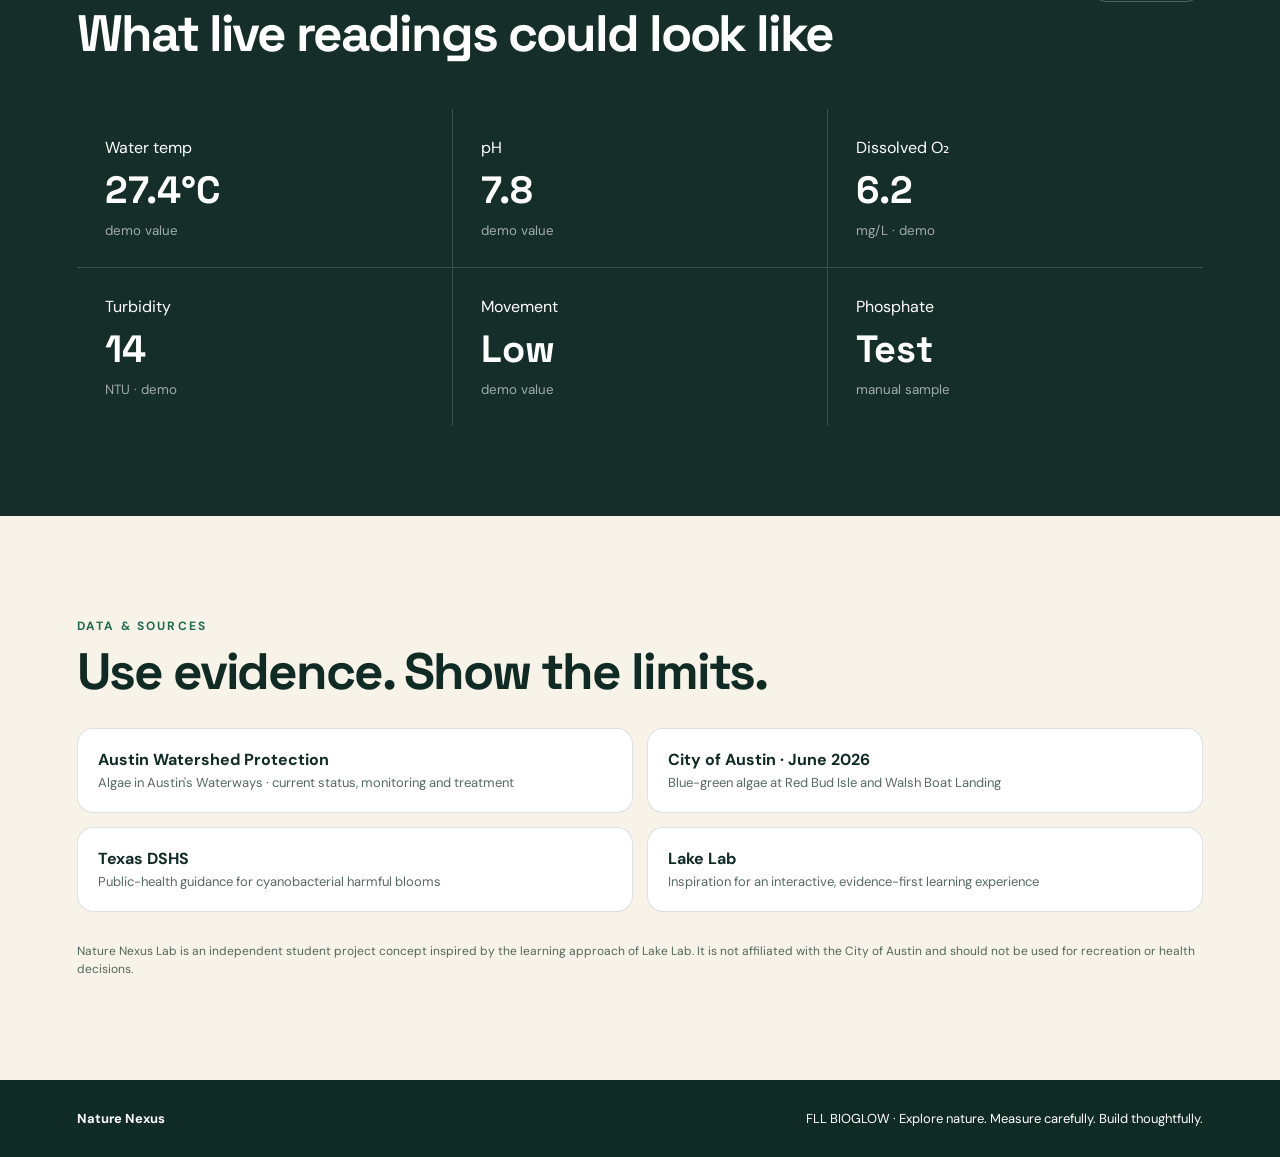
==== commit b35f077e: "Update index.html" ====
--- a/index.html
+++ b/index.html
@@ -19,6 +19,7 @@
     <nav>
       <a href="#explore">Explore</a>
       <a href="#robot">Robot Lab</a>
+      <a href="#concept">Device Concept</a>
       <a href="#notebook">Notebook</a>
       <a href="#experts">Experts</a>
       <a href="#sources">Sources</a>
@@ -87,6 +88,50 @@
           <div class="sensor-row"><strong>Phosphate & nitrate</strong><span>Nutrients can support excess growth; the team can use a water-intake sample for low-cost testing.</span></div>
           <div class="sensor-row"><strong>Water movement</strong><span>Helps distinguish still from moving water, an important condition in the team’s hypothesis.</span></div>
         </div>
+      </div>
+    </section>
+
+    <section id="concept" class="section concept-section">
+      <div class="section-head">
+        <div>
+          <p class="eyebrow">PROPOSED ENGINEERING DESIGN</p>
+          <h2>Floating Water Quality Monitoring Device</h2>
+        </div>
+        <span class="pill light">Nature Nexus concept</span>
+      </div>
+      <p class="section-copy">This concept brings the team’s sensor ideas into one floating platform. The device is designed to collect water-quality readings, take small water samples for nitrate and phosphate testing, log results, and send measurements to a phone or computer for later comparison.</p>
+
+      <figure class="concept-figure">
+        <img src="assets/floating-water-quality-monitor.png" alt="Nature Nexus concept diagram for a floating water quality monitoring device with temperature, pH, dissolved oxygen, turbidity, nitrate and phosphate testing, Arduino control, solar power, data logging and wireless communication.">
+        <figcaption><strong>Concept overview:</strong> a floating platform with a waterproof electronics box, Arduino controller, submerged sensors, sample intake, pumps, reagent chambers, data logging, display, solar power and wireless communication.</figcaption>
+      </figure>
+
+      <div class="concept-grid">
+        <article class="concept-card">
+          <span>01</span>
+          <h3>Continuous sensors</h3>
+          <p>Temperature, pH, dissolved oxygen and turbidity can be measured repeatedly so the team can study how conditions change over time.</p>
+        </article>
+        <article class="concept-card">
+          <span>02</span>
+          <h3>Nitrate &amp; phosphate sampling</h3>
+          <p>A small water sample can be pumped into a mixing chamber, combined with a reagent and measured with a color sensor. This is a proposed prototype workflow that the team can simplify and validate in controlled tub testing.</p>
+        </article>
+        <article class="concept-card">
+          <span>03</span>
+          <h3>Data logging &amp; communication</h3>
+          <p>An SD-card module can save readings while Wi-Fi or another wireless module can send results to a laptop or dashboard for graphing and comparison.</p>
+        </article>
+        <article class="concept-card">
+          <span>04</span>
+          <h3>Built for experiments first</h3>
+          <p>The team can begin with a stationary floating prototype in a tub, prove each sensor and sampling step, then add mobility, mapping, phycocyanin sensing and AI only after the basic measurements are reliable.</p>
+        </article>
+      </div>
+
+      <div class="concept-note">
+        <strong>Important scientific limit</strong>
+        <p>This device is intended to monitor environmental conditions and collect screening measurements. It does not by itself prove that cyanobacteria or toxins are present, and it should not be used to declare water safe or unsafe.</p>
       </div>
     </section>
 
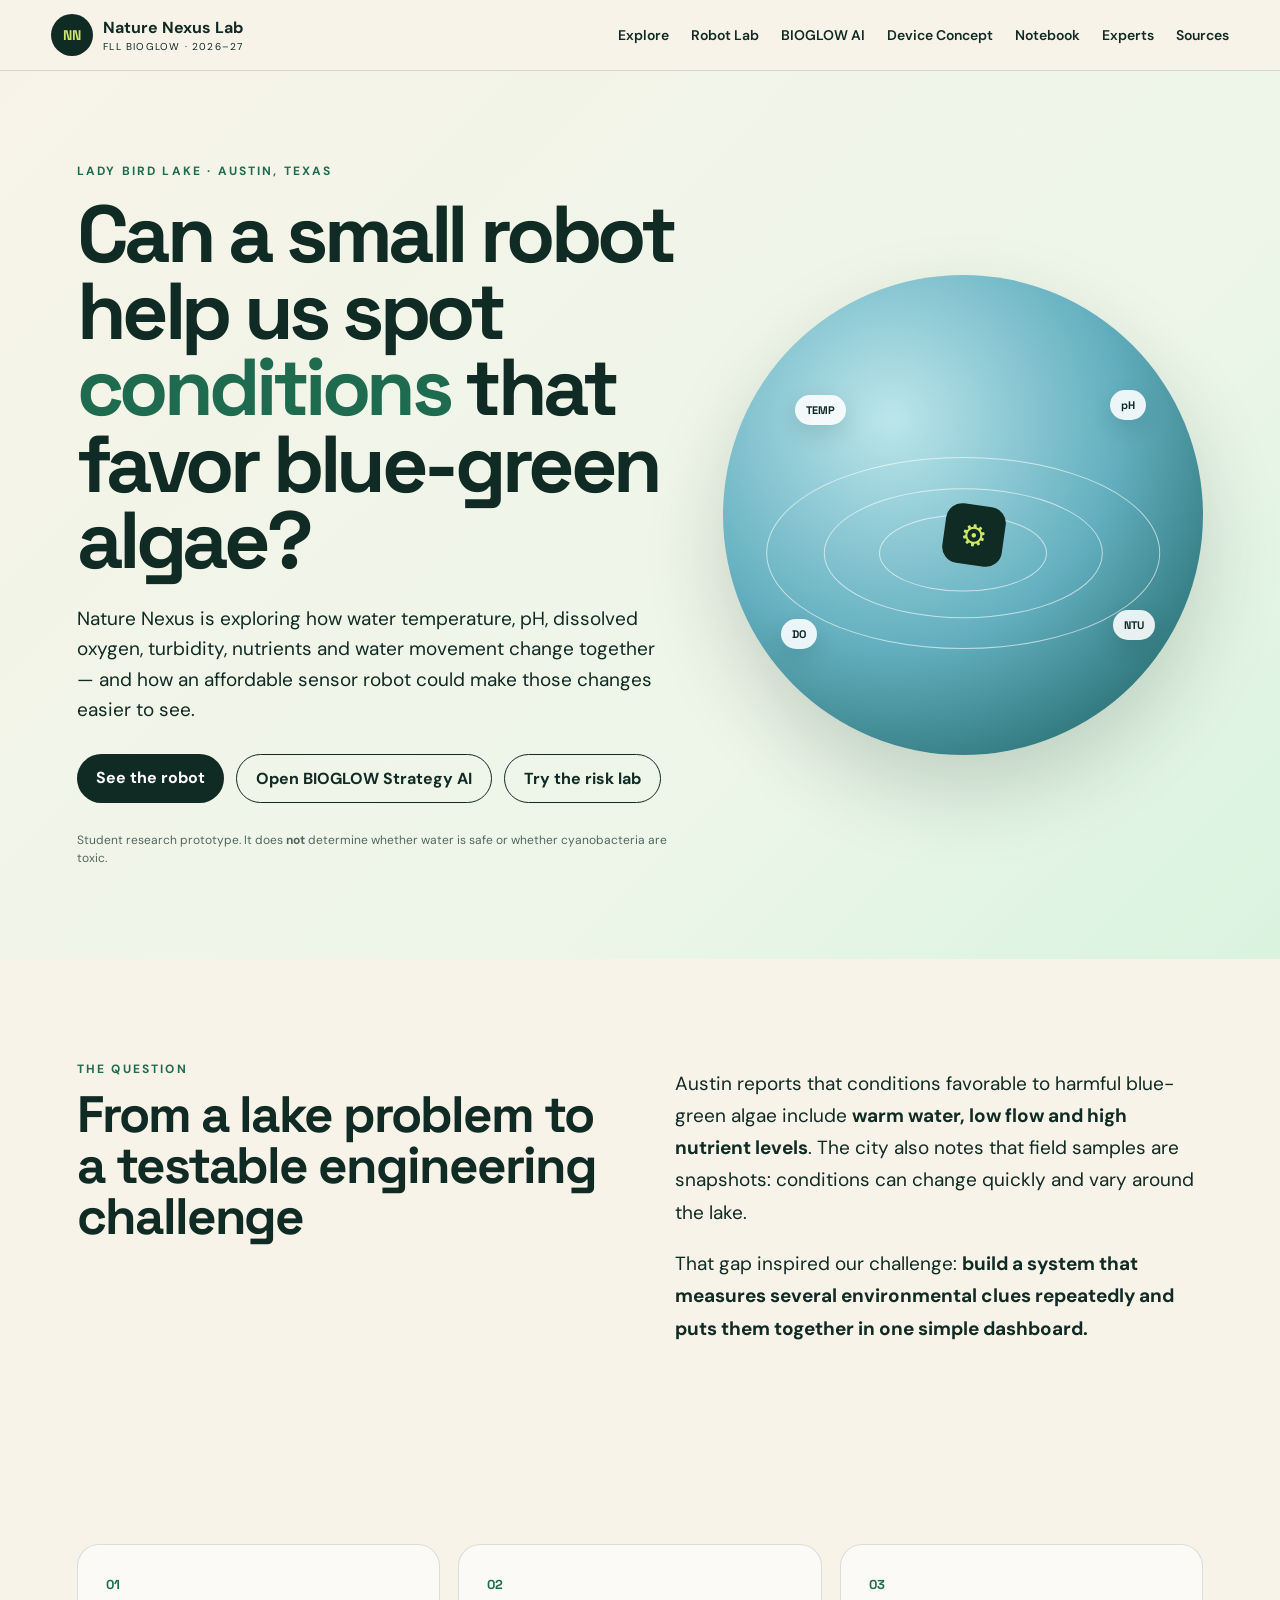
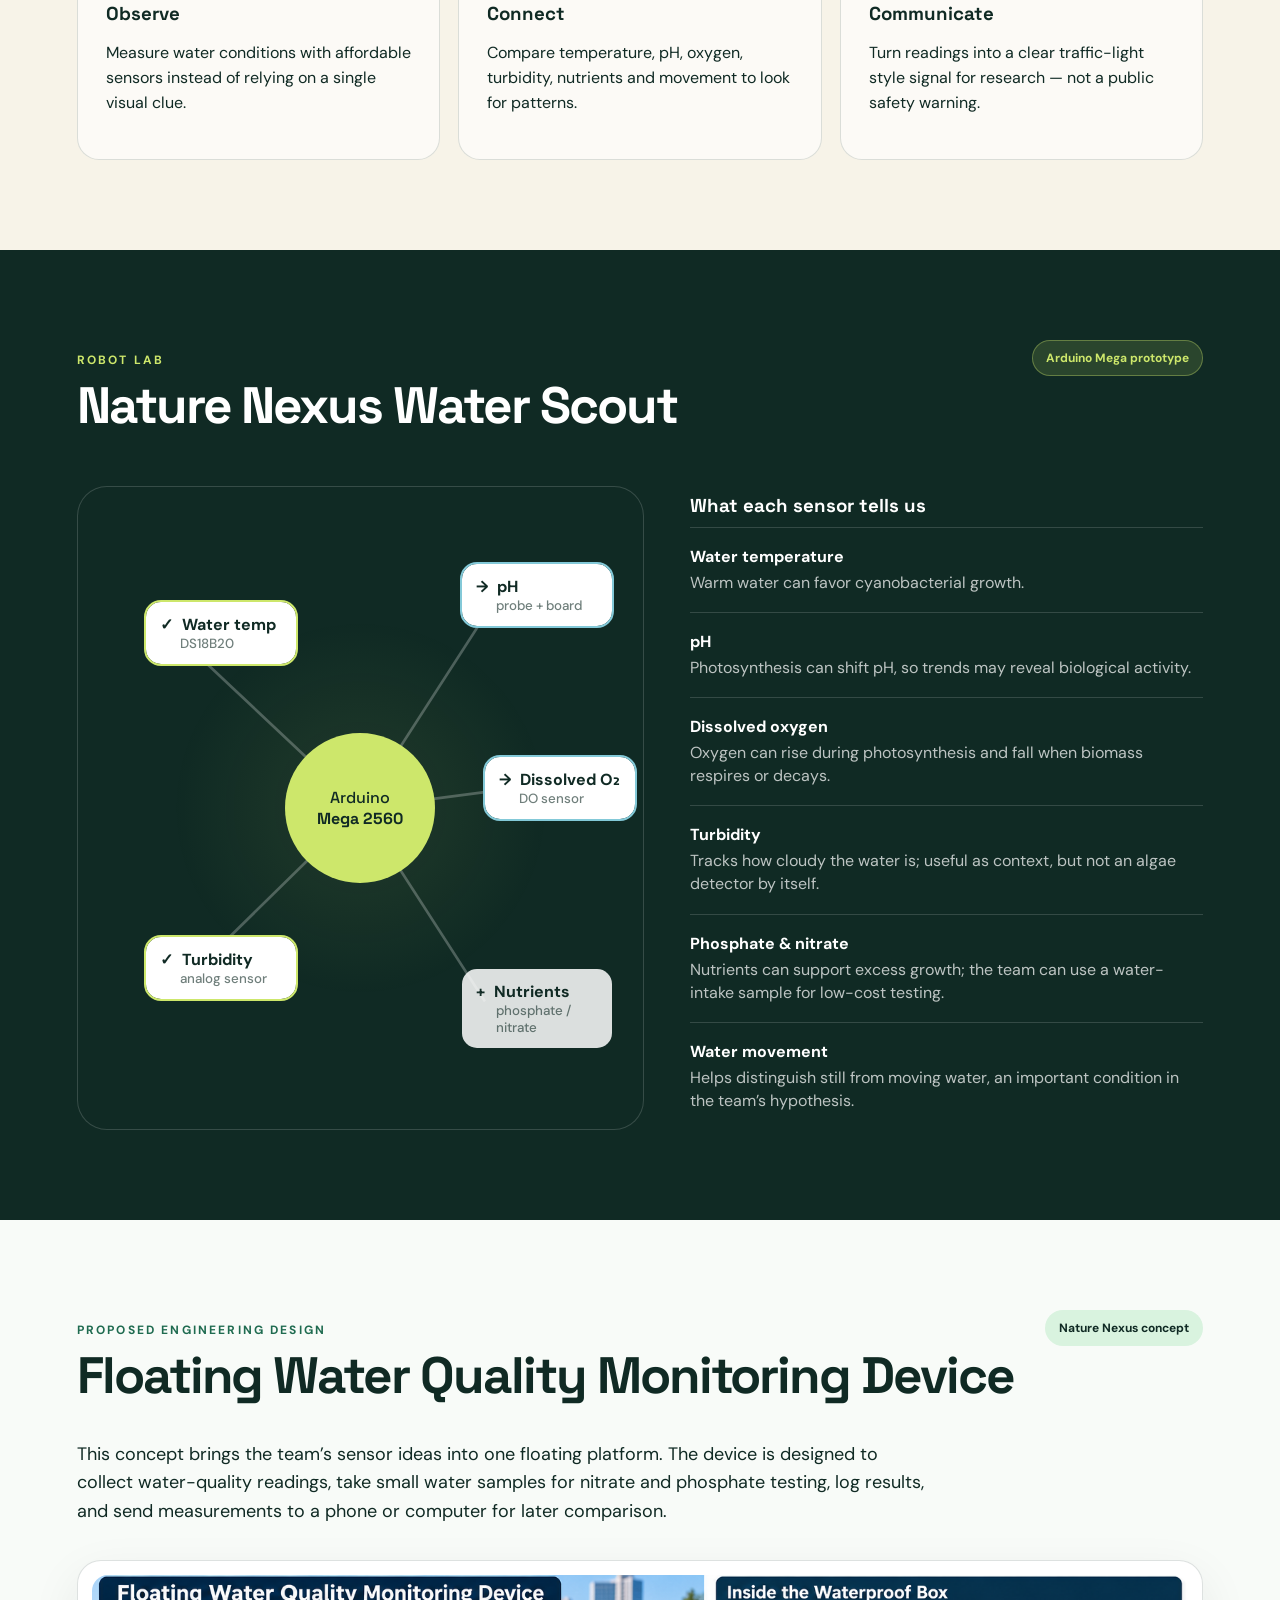
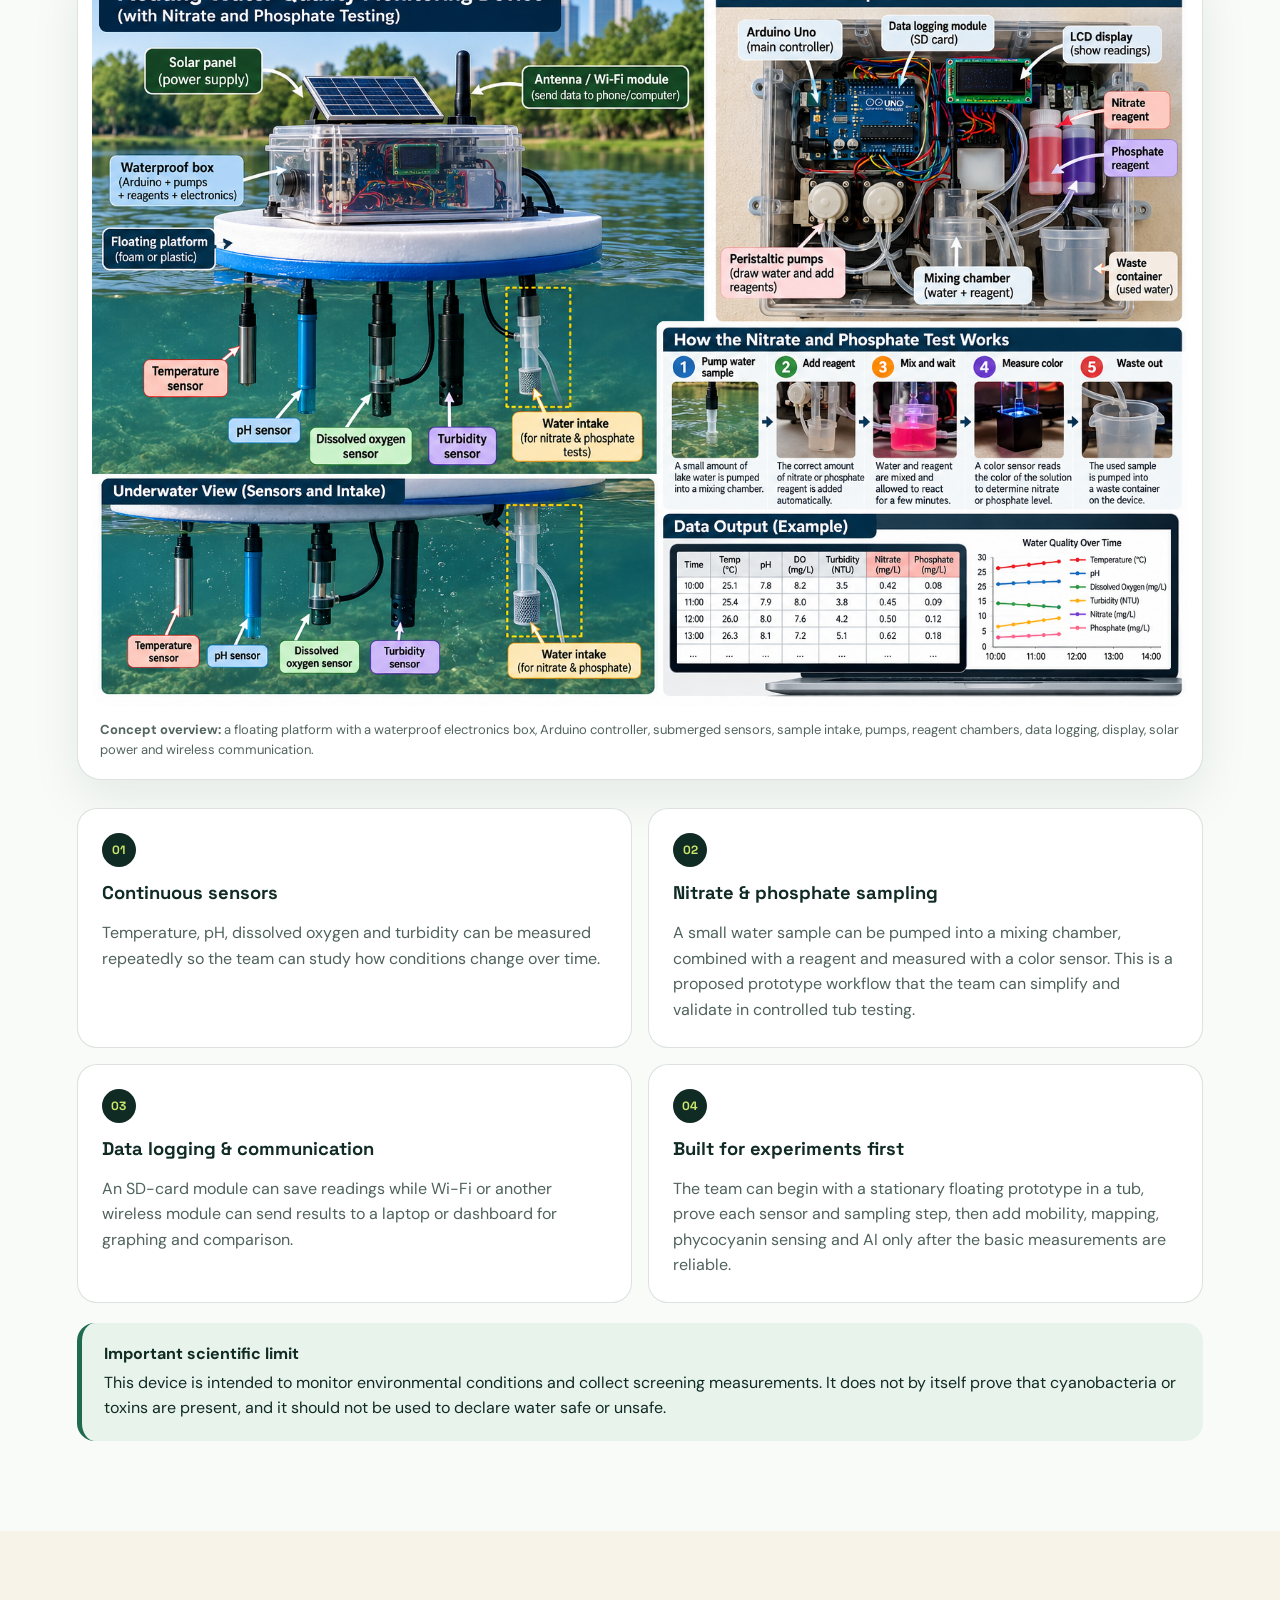
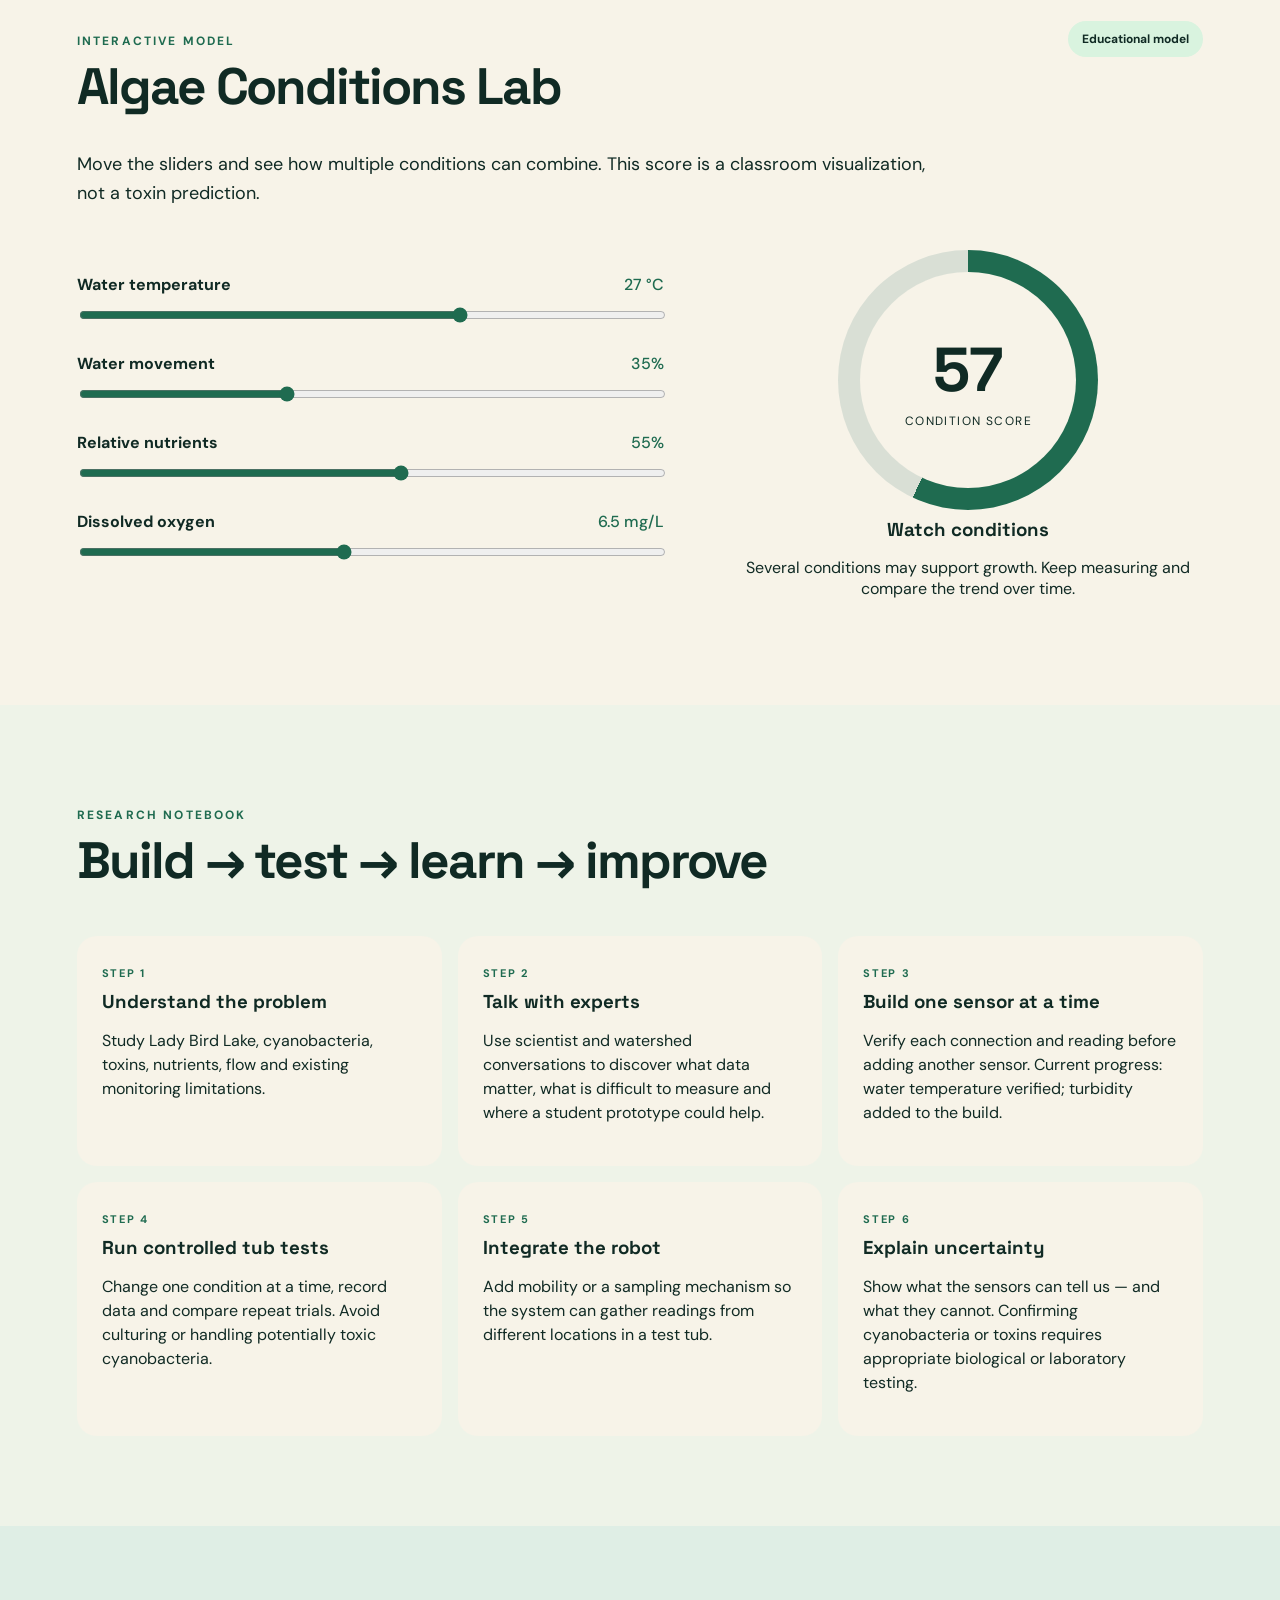
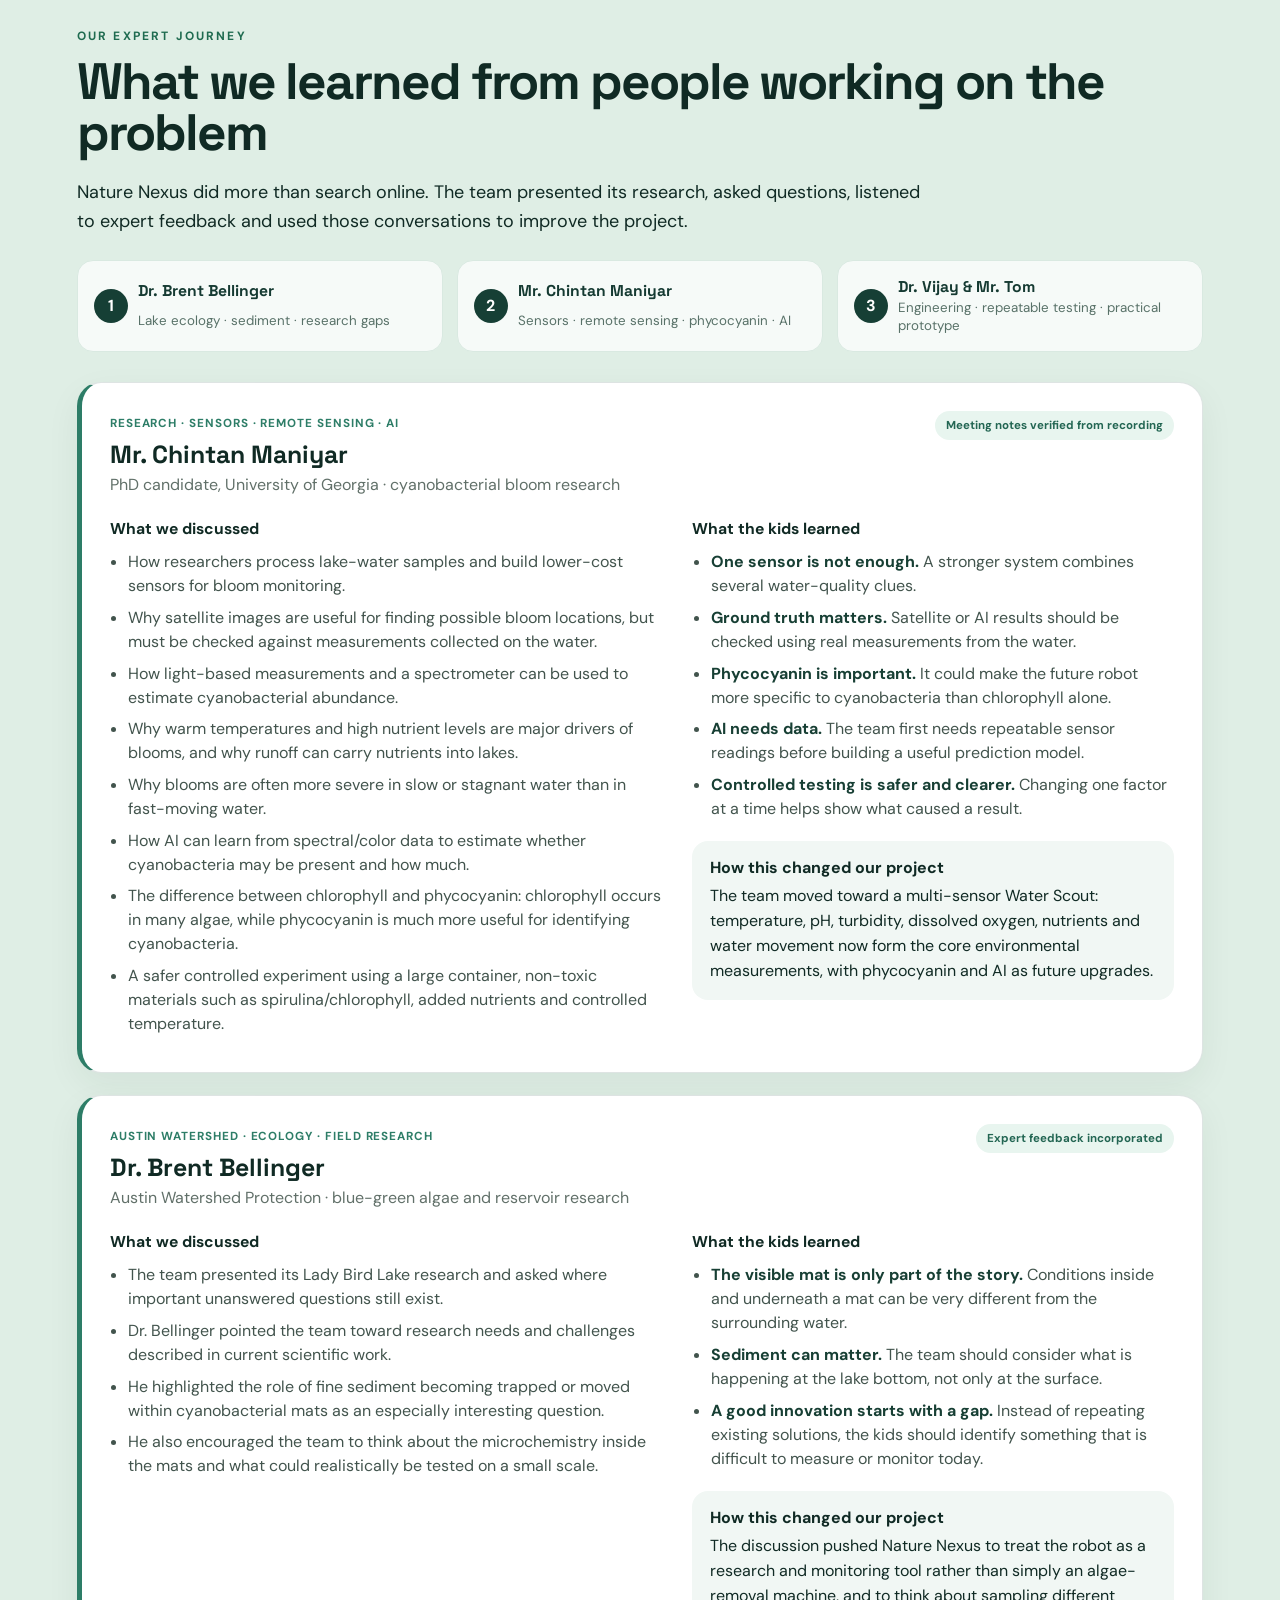
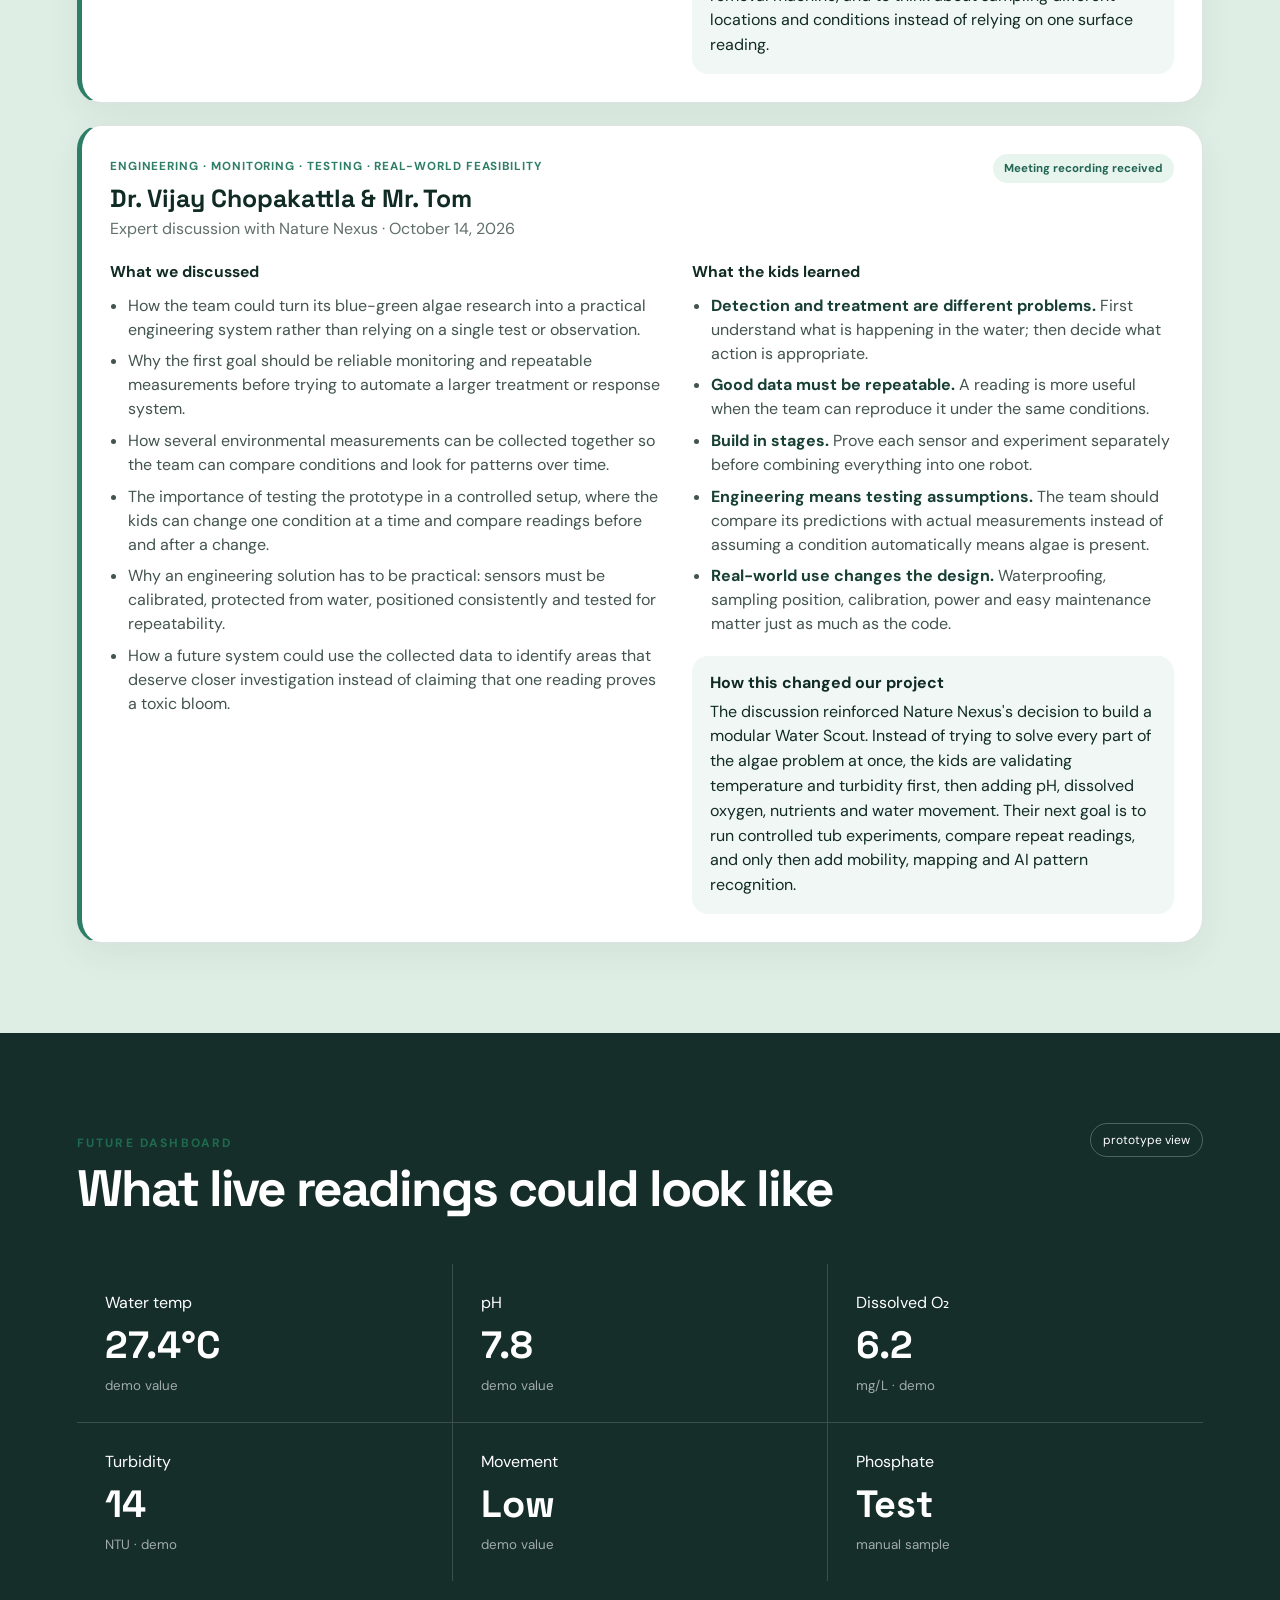
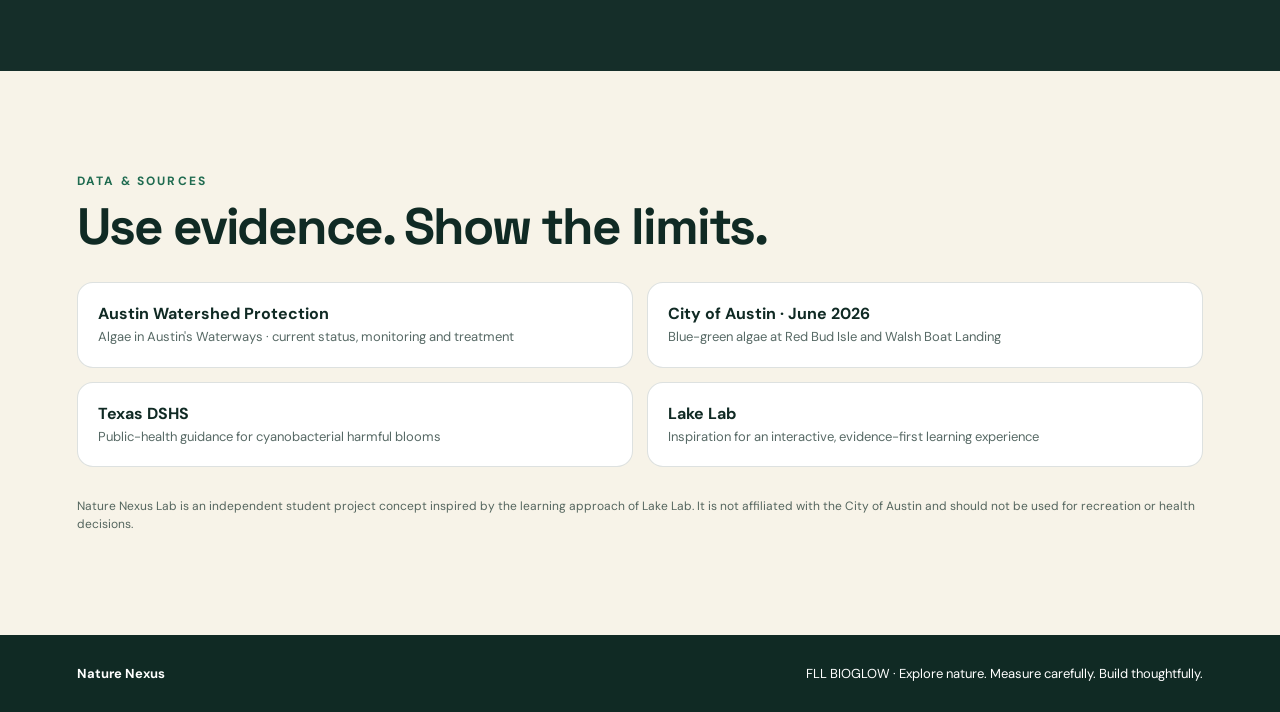
==== commit 6fdac6b3: "updates" ====
--- a/index.html
+++ b/index.html
@@ -19,6 +19,7 @@
     <nav>
       <a href="#explore">Explore</a>
       <a href="#robot">Robot Lab</a>
+      <a href="strategy-ai.html">BIOGLOW AI</a>
       <a href="#concept">Device Concept</a>
       <a href="#notebook">Notebook</a>
       <a href="#experts">Experts</a>
@@ -34,6 +35,7 @@
         <p class="lede">Nature Nexus is exploring how water temperature, pH, dissolved oxygen, turbidity, nutrients and water movement change together — and how an affordable sensor robot could make those changes easier to see.</p>
         <div class="hero-actions">
           <a class="btn primary" href="#robot">See the robot</a>
+          <a class="btn ghost" href="strategy-ai.html">Open BIOGLOW Strategy AI</a>
           <a class="btn ghost" href="#risk-lab">Try the risk lab</a>
         </div>
         <p class="note">Student research prototype. It does <strong>not</strong> determine whether water is safe or whether cyanobacteria are toxic.</p>
--- a/styles.css
+++ b/styles.css
@@ -1 +1,45 @@
 :root{--ink:#102a24;--green:#1f6b50;--mint:#d9f3df;--lime:#cde76b;--cream:#f7f3e8;--blue:#83c9d8;--line:rgba(16,42,36,.14);--white:#fff}*{box-sizing:border-box}html{scroll-behavior:smooth}body{margin:0;font-family:'DM Sans',sans-serif;color:var(--ink);background:var(--cream)}a{color:inherit}.site-header{position:sticky;top:0;z-index:20;display:flex;justify-content:space-between;align-items:center;padding:14px clamp(20px,4vw,64px);background:rgba(247,243,232,.9);backdrop-filter:blur(12px);border-bottom:1px solid var(--line)}.brand{display:flex;gap:10px;align-items:center;text-decoration:none}.brand-mark{display:grid;place-items:center;width:42px;height:42px;border-radius:50%;background:var(--ink);color:var(--lime);font:700 14px 'Space Grotesk'}.brand strong,.brand small{display:block}.brand small{font-size:10px;letter-spacing:.12em;margin-top:2px}.site-header nav{display:flex;gap:22px}.site-header nav a{text-decoration:none;font-size:14px;font-weight:600}.hero{min-height:78vh;display:grid;grid-template-columns:1.15fr .85fr;align-items:center;gap:48px;padding:80px clamp(24px,6vw,90px);background:linear-gradient(135deg,#f7f3e8 0%,#edf6e9 65%,#d9f3df 100%)}.eyebrow{font-size:12px;font-weight:700;letter-spacing:.18em;text-transform:uppercase;color:var(--green)}h1,h2,h3{font-family:'Space Grotesk',sans-serif}h1{font-size:clamp(48px,6.3vw,92px);line-height:.95;letter-spacing:-.055em;margin:18px 0 24px;max-width:900px}h1 em{font-style:normal;color:var(--green)}h2{font-size:clamp(34px,4vw,58px);line-height:1;letter-spacing:-.04em;margin:10px 0 20px}h3{margin:8px 0 10px}.lede{font-size:19px;line-height:1.6;max-width:780px}.hero-actions{display:flex;gap:12px;margin:28px 0}.btn{display:inline-block;padding:13px 19px;border-radius:999px;text-decoration:none;font-weight:700}.primary{background:var(--ink);color:white}.ghost{border:1px solid var(--ink)}.note,.fineprint{font-size:12px;line-height:1.5;opacity:.7}.hero-visual{display:grid;place-items:center}.lake-orb{position:relative;width:min(42vw,480px);aspect-ratio:1;border-radius:50%;background:radial-gradient(circle at 35% 30%,#bce6eb,#63afbf 50%,#286f72 85%);box-shadow:0 35px 80px rgba(16,42,36,.18);overflow:hidden}.ripple{position:absolute;border:1px solid rgba(255,255,255,.6);border-radius:50%;left:50%;top:58%;transform:translate(-50%,-50%)}.r1{width:35%;height:16%}.r2{width:58%;height:27%}.r3{width:82%;height:40%}.robot{position:absolute;left:46%;top:48%;display:grid;place-items:center;width:60px;height:60px;border-radius:16px;background:var(--ink);color:var(--lime);font-size:30px;transform:rotate(8deg)}.sensor{position:absolute;background:rgba(255,255,255,.88);padding:8px 11px;border-radius:999px;font:700 11px 'Space Grotesk';box-shadow:0 8px 22px rgba(16,42,36,.13)}.s1{left:15%;top:25%}.s2{right:12%;top:24%}.s3{left:12%;bottom:22%}.s4{right:10%;bottom:24%}.section{padding:90px clamp(24px,6vw,90px)}.intro-grid{display:grid;grid-template-columns:1fr 1fr;gap:70px}.prose{font-size:19px;line-height:1.7}.cards{display:grid;gap:18px}.cards.three{grid-template-columns:repeat(3,1fr)}.card{background:rgba(255,255,255,.6);border:1px solid var(--line);border-radius:22px;padding:28px}.card .num{font:700 13px 'Space Grotesk';color:var(--green)}.card p{line-height:1.55}.dark{background:var(--ink);color:white}.dark .eyebrow{color:var(--lime)}.section-head{display:flex;align-items:flex-start;justify-content:space-between;gap:20px}.pill{padding:9px 13px;border-radius:999px;background:rgba(205,231,107,.14);border:1px solid rgba(205,231,107,.35);color:var(--lime);font-size:12px;font-weight:700}.pill.light{background:var(--mint);border-color:transparent;color:var(--ink)}.robot-grid{display:grid;grid-template-columns:1.05fr .95fr;gap:46px;margin-top:34px}.system-diagram{position:relative;min-height:480px;border:1px solid rgba(255,255,255,.16);border-radius:30px;background:radial-gradient(circle at center,rgba(205,231,107,.09),transparent 44%)}.system-diagram svg{position:absolute;inset:0;width:100%;height:100%;z-index:0}.system-diagram path{stroke:rgba(255,255,255,.25);stroke-width:.45;fill:none}.brain{position:absolute;left:50%;top:50%;transform:translate(-50%,-50%);z-index:2;width:150px;height:150px;border-radius:50%;display:grid;place-content:center;text-align:center;background:var(--lime);color:var(--ink);font:500 16px 'Space Grotesk'}.node{position:absolute;left:var(--x);top:var(--y);z-index:2;width:150px;padding:12px 14px;border-radius:15px;background:#fff;color:var(--ink);font-weight:700}.node b{margin-right:5px}.node small{display:block;margin-left:20px;font-weight:500;opacity:.6}.node.done{outline:2px solid var(--lime)}.node.next{outline:2px solid var(--blue)}.node.planned{opacity:.85}.build-list{display:flex;flex-direction:column;gap:0}.sensor-row{padding:18px 0;border-top:1px solid rgba(255,255,255,.15)}.sensor-row strong,.sensor-row span{display:block}.sensor-row span{opacity:.72;margin-top:4px;line-height:1.45}.section-copy{font-size:18px;line-height:1.6;max-width:850px}.lab-grid{display:grid;grid-template-columns:1fr .8fr;gap:70px;align-items:center;margin-top:42px}.controls label{display:grid;grid-template-columns:1fr auto;gap:10px;font-weight:700;margin:0 0 28px}.controls output{font-weight:500;color:var(--green)}input[type=range]{grid-column:1/-1;width:100%;accent-color:var(--green)}.gauge-wrap{text-align:center}.gauge{--score:52;width:260px;height:260px;margin:auto;border-radius:50%;display:grid;place-items:center;background:conic-gradient(var(--green) calc(var(--score)*1%),#d9dfd5 0);position:relative}.gauge:before{content:"";position:absolute;inset:22px;background:var(--cream);border-radius:50%}.gauge div{z-index:1}.gauge strong{display:block;font:700 62px 'Space Grotesk'}.gauge span{font-size:12px;text-transform:uppercase;letter-spacing:.12em}.notebook{background:#eef3e8}.timeline{display:grid;grid-template-columns:repeat(3,1fr);gap:16px;margin-top:30px}.timeline article{min-height:220px;background:var(--cream);padding:25px;border-radius:20px}.timeline time{font-size:11px;font-weight:700;letter-spacing:.15em;color:var(--green)}.timeline p{line-height:1.5}.expert-section{background:#dfeee5}.dashboard{background:#152e29;color:white}.live-dot{font-size:12px;padding:8px 12px;border-radius:999px;border:1px solid rgba(255,255,255,.25)}.metrics{display:grid;grid-template-columns:repeat(3,1fr);gap:1px;background:rgba(255,255,255,.16);margin-top:30px}.metrics div{padding:28px;background:#152e29}.metrics span,.metrics small,.metrics strong{display:block}.metrics strong{font:700 38px 'Space Grotesk';margin:8px 0}.metrics small{opacity:.6}.source-grid{display:grid;grid-template-columns:1fr 1fr;gap:14px;margin:30px 0}.source-grid a{text-decoration:none;background:white;border:1px solid var(--line);padding:20px;border-radius:16px}.source-grid strong,.source-grid span{display:block}.source-grid span{font-size:13px;opacity:.7;margin-top:4px;line-height:1.4}footer{display:flex;justify-content:space-between;gap:20px;padding:30px clamp(24px,6vw,90px);background:var(--ink);color:white;font-size:13px} @media(max-width:900px){.site-header nav{display:none}.hero,.intro-grid,.robot-grid,.lab-grid{grid-template-columns:1fr}.hero{padding-top:50px}.hero-visual{order:-1}.lake-orb{width:min(80vw,420px)}.cards.three,.timeline,.metrics,.source-grid{grid-template-columns:1fr}.system-diagram{min-height:560px}.node{width:130px;font-size:13px}.section-head{display:block}.pill{display:inline-block;margin-bottom:18px}footer{flex-direction:column}}
+
+/* Expert journey */
+.expert-note{border:1px solid rgba(24,67,57,.14);border-radius:24px;padding:28px;margin-top:22px;background:#fff;box-shadow:0 12px 35px rgba(18,48,42,.06)}
+.expert-note.verified{border-left:5px solid #2d7d67}
+.expert-top{display:flex;justify-content:space-between;gap:20px;align-items:flex-start;margin-bottom:18px}
+.expert-tag{display:inline-block;font-size:.73rem;letter-spacing:.08em;text-transform:uppercase;font-weight:700;color:#2d7d67;margin-bottom:7px}
+.expert-note h3{margin:.1rem 0 .25rem;font-size:1.55rem}
+.expert-role{margin:0;color:#617069}
+.meeting-badge,.pending-label{display:inline-block;border-radius:999px;padding:7px 11px;font-size:.72rem;font-weight:700;white-space:nowrap;background:#e8f5ef;color:#236653}
+.expert-columns{display:grid;grid-template-columns:1.15fr 1fr;gap:28px}
+.expert-columns h4{margin:.3rem 0 .7rem;font-size:.98rem}
+.expert-columns ul{margin:0;padding-left:1.15rem;color:#42544d}
+.expert-columns li{margin:.48rem 0;line-height:1.5}
+.learn-list strong{color:#173f34}
+.design-impact{margin-top:20px;padding:16px 18px;border-radius:16px;background:#f1f7f4}
+.design-impact p{margin:.4rem 0 0;line-height:1.55}
+.expert-pending-grid{display:grid;grid-template-columns:1fr 1fr;gap:20px;margin-top:22px}
+.expert-note.pending{margin-top:0;background:#fafbfa;border-style:dashed}
+.expert-note.pending p{color:#65736d;line-height:1.55}
+.pending-label{margin-top:8px;background:#f0f1ef;color:#626862}
+@media (max-width:800px){.expert-top{display:block}.meeting-badge{margin-top:12px}.expert-columns,.expert-pending-grid{grid-template-columns:1fr}}
+
+/* Expert meeting journey */
+.expert-journey{display:grid;grid-template-columns:repeat(3,1fr);gap:14px;margin:24px 0 30px}
+.expert-journey>div{background:#f6faf8;border:1px solid #d9e9e1;border-radius:16px;padding:16px;display:grid;grid-template-columns:34px 1fr;column-gap:10px;align-items:center}
+.expert-journey span{grid-row:1/3;width:34px;height:34px;border-radius:50%;background:#163f35;color:#fff;display:grid;place-items:center;font-weight:700}
+.expert-journey strong{font-family:'Space Grotesk',sans-serif;font-size:.98rem;color:#153a32}
+.expert-journey small{color:#587168;line-height:1.35;margin-top:2px}
+@media(max-width:760px){.expert-journey{grid-template-columns:1fr}}
+
+
+/* Proposed device concept */
+.concept-section{background:#f8fbf8}
+.concept-figure{margin:34px 0 28px;background:#fff;border:1px solid var(--line);border-radius:24px;padding:14px;box-shadow:0 18px 50px rgba(16,42,36,.08)}
+.concept-figure img{display:block;width:100%;height:auto;border-radius:16px}
+.concept-figure figcaption{font-size:13px;line-height:1.55;color:#53645e;padding:14px 8px 5px}
+.concept-grid{display:grid;grid-template-columns:repeat(2,1fr);gap:16px;margin-top:28px}
+.concept-card{background:#fff;border:1px solid var(--line);border-radius:20px;padding:24px}
+.concept-card span{display:inline-grid;place-items:center;width:34px;height:34px;border-radius:50%;background:var(--ink);color:var(--lime);font:700 12px 'Space Grotesk'}
+.concept-card h3{font-size:1.15rem;margin-top:14px}
+.concept-card p{margin-bottom:0;line-height:1.6;color:#4f625b}
+.concept-note{margin-top:20px;padding:20px 22px;border-radius:18px;background:#e8f3ec;border-left:5px solid var(--green)}
+.concept-note p{margin:.45rem 0 0;line-height:1.55}
+@media(max-width:760px){.concept-grid{grid-template-columns:1fr}.concept-figure{padding:8px}.concept-figure figcaption{padding:12px 6px 4px}}
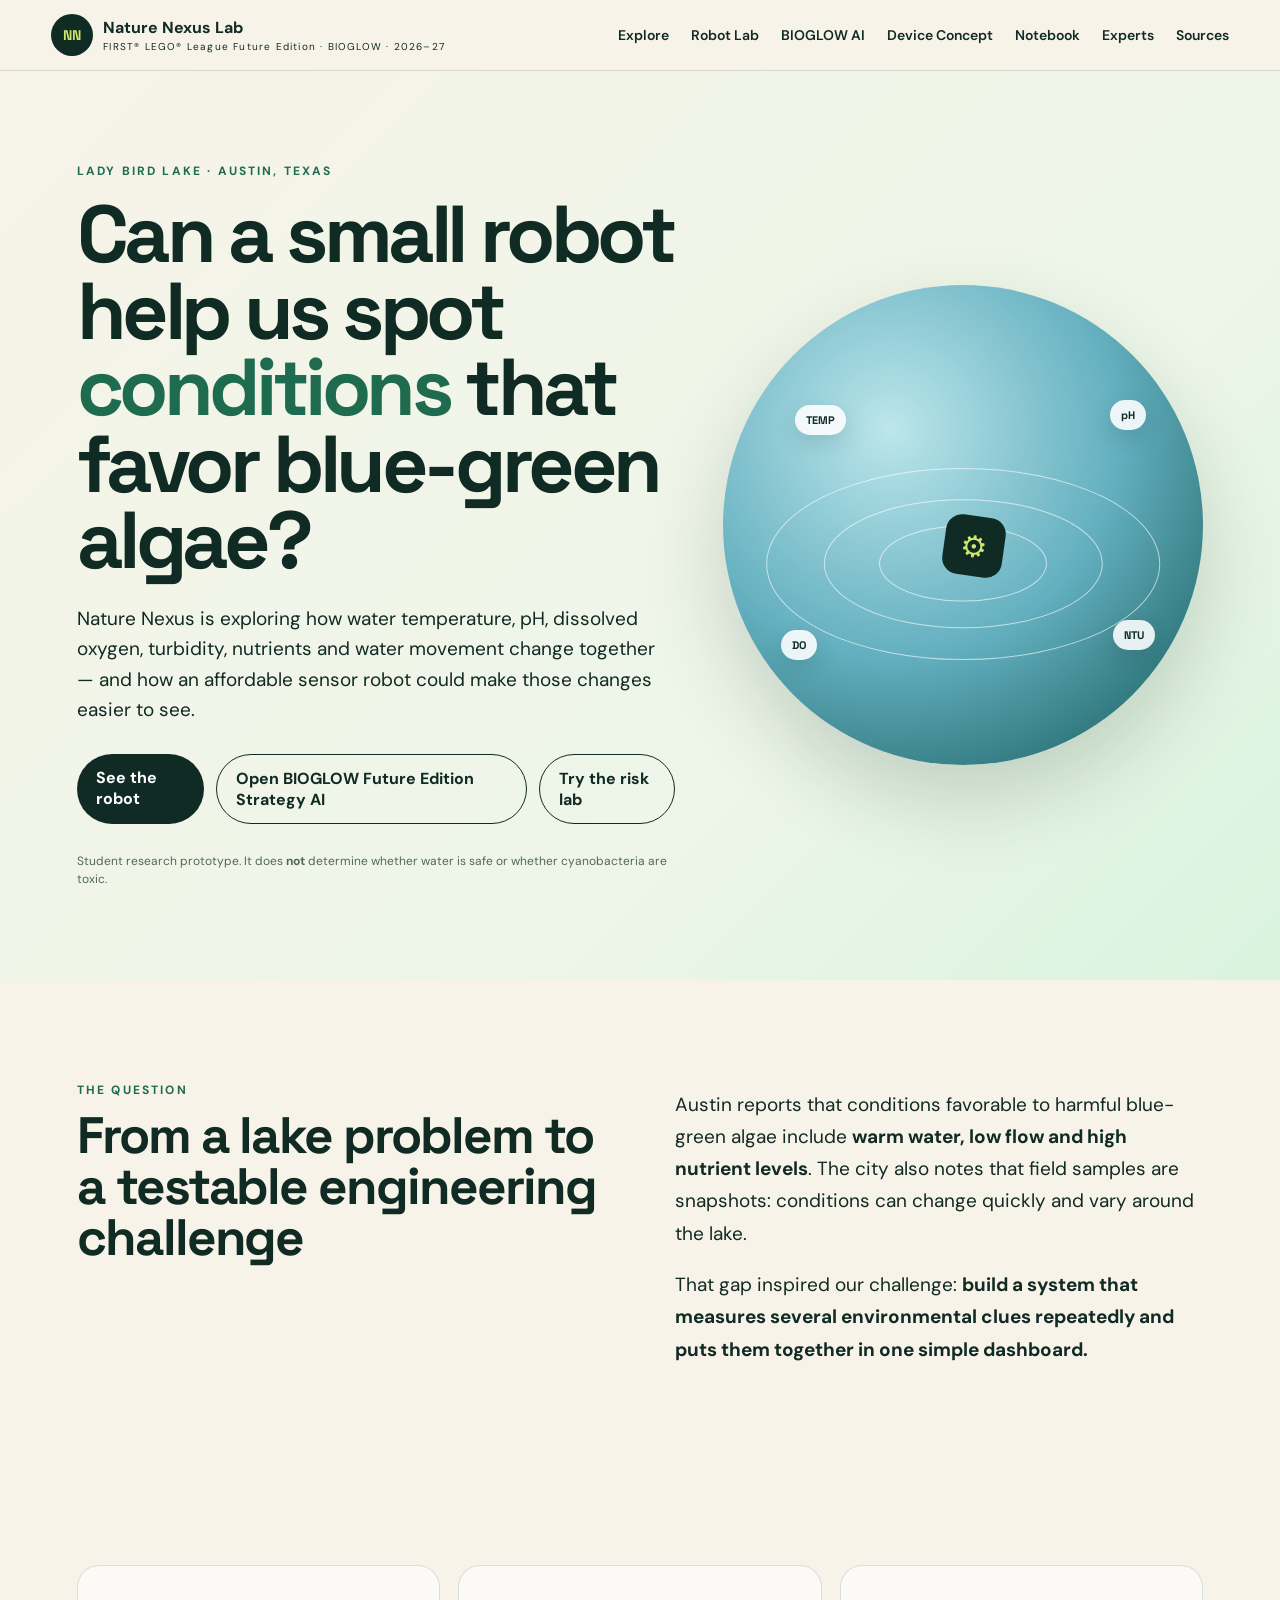
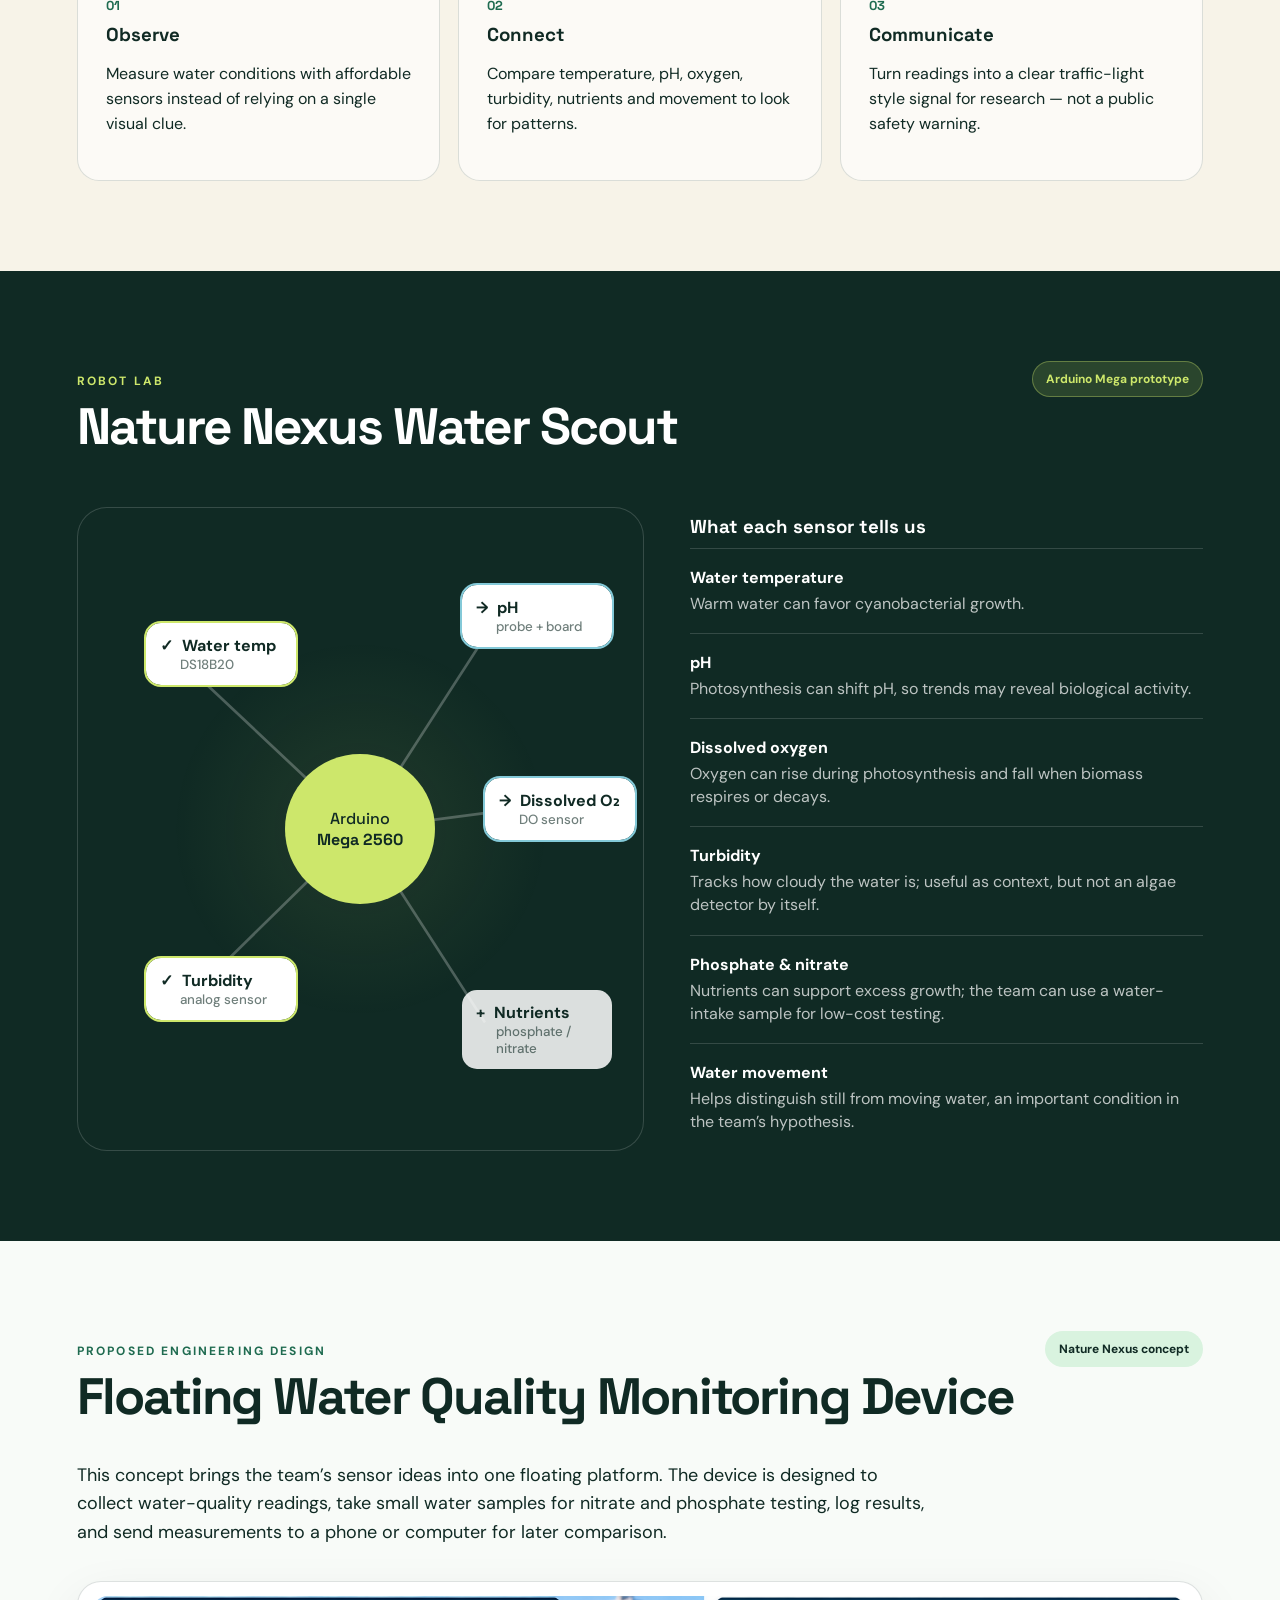
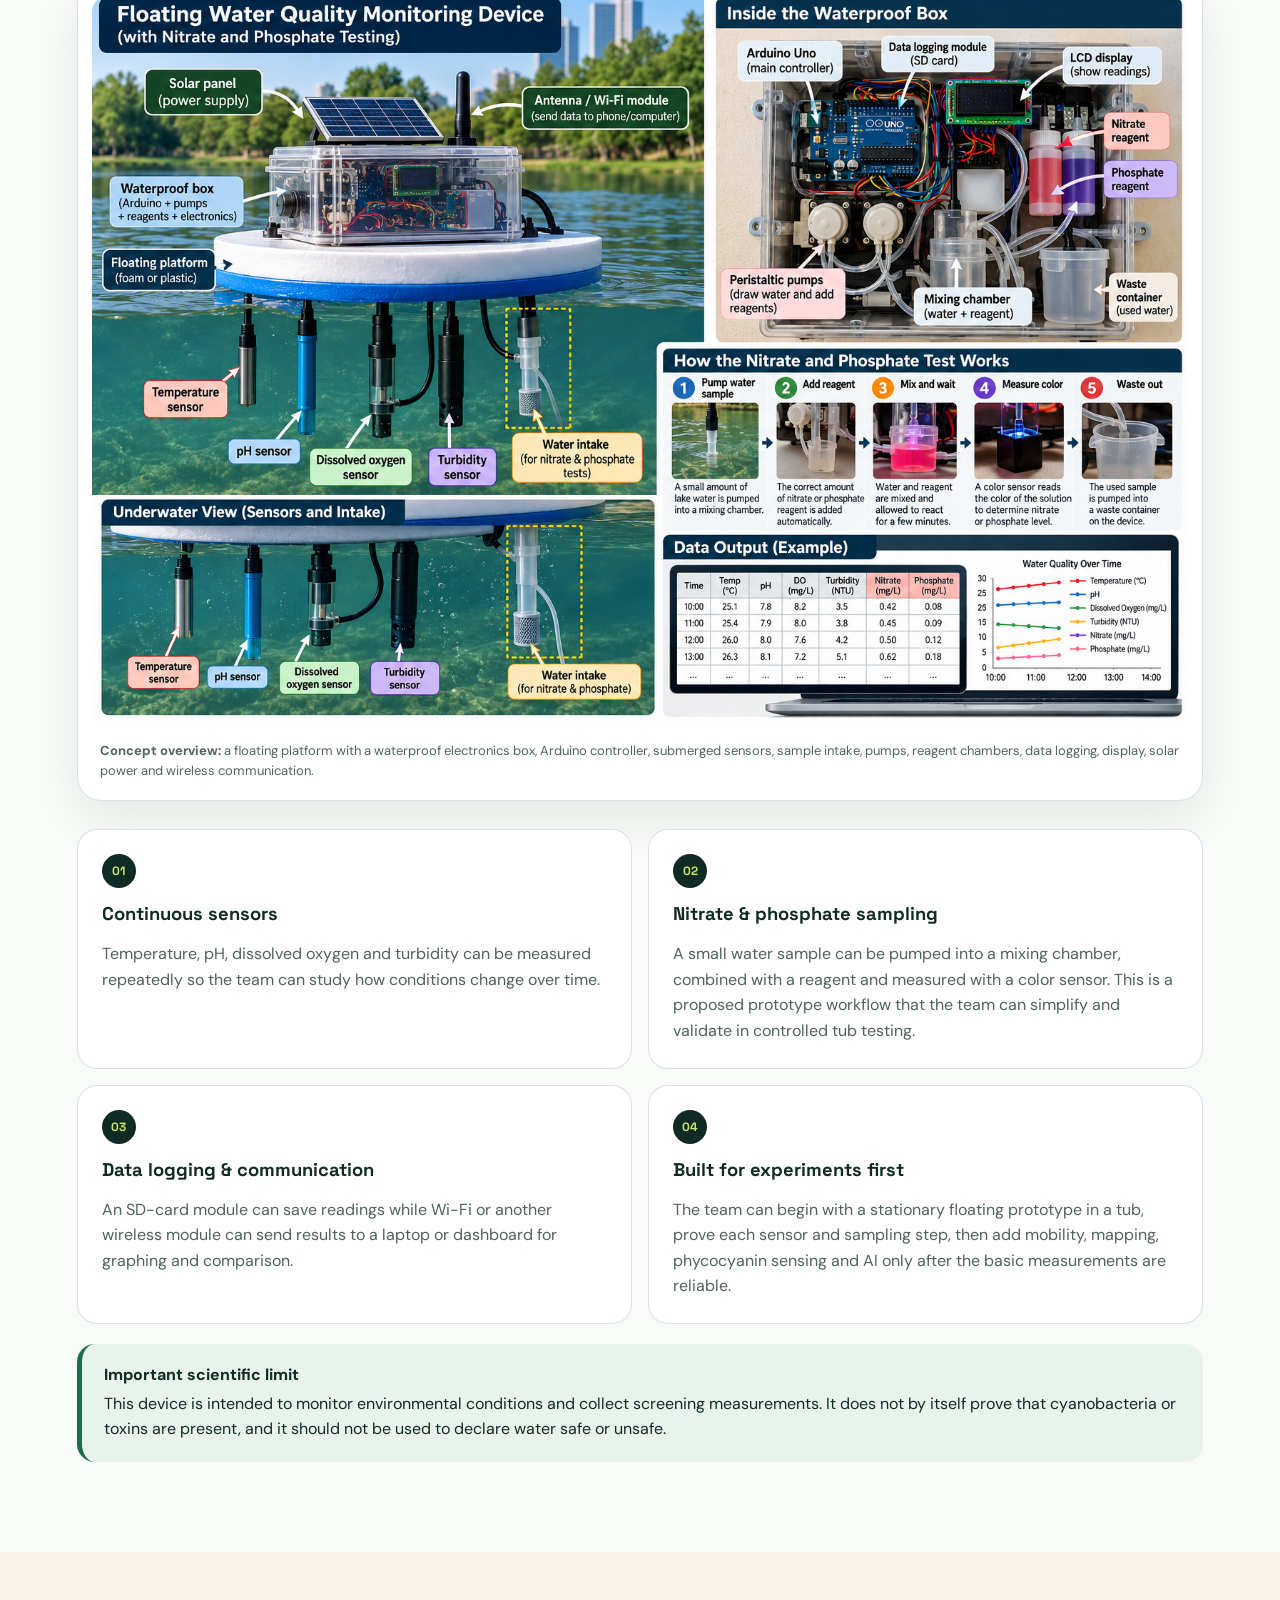
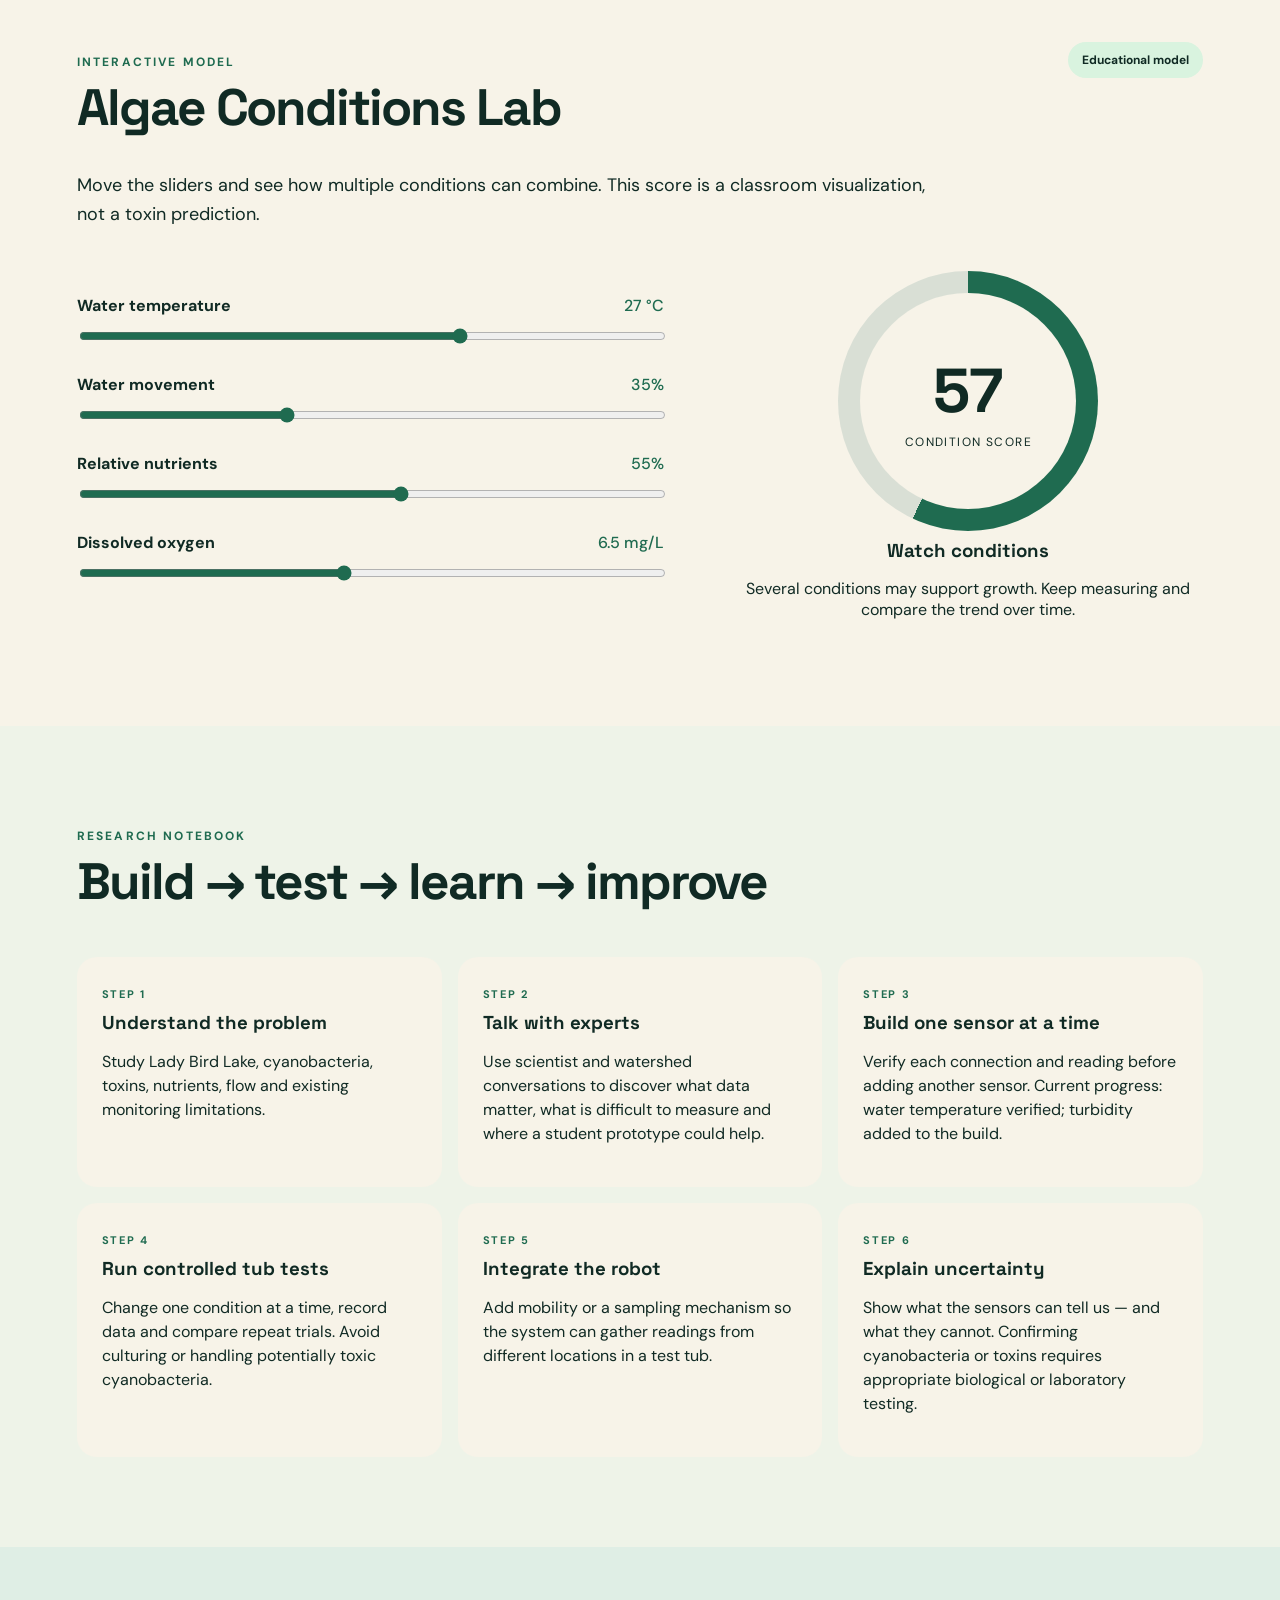
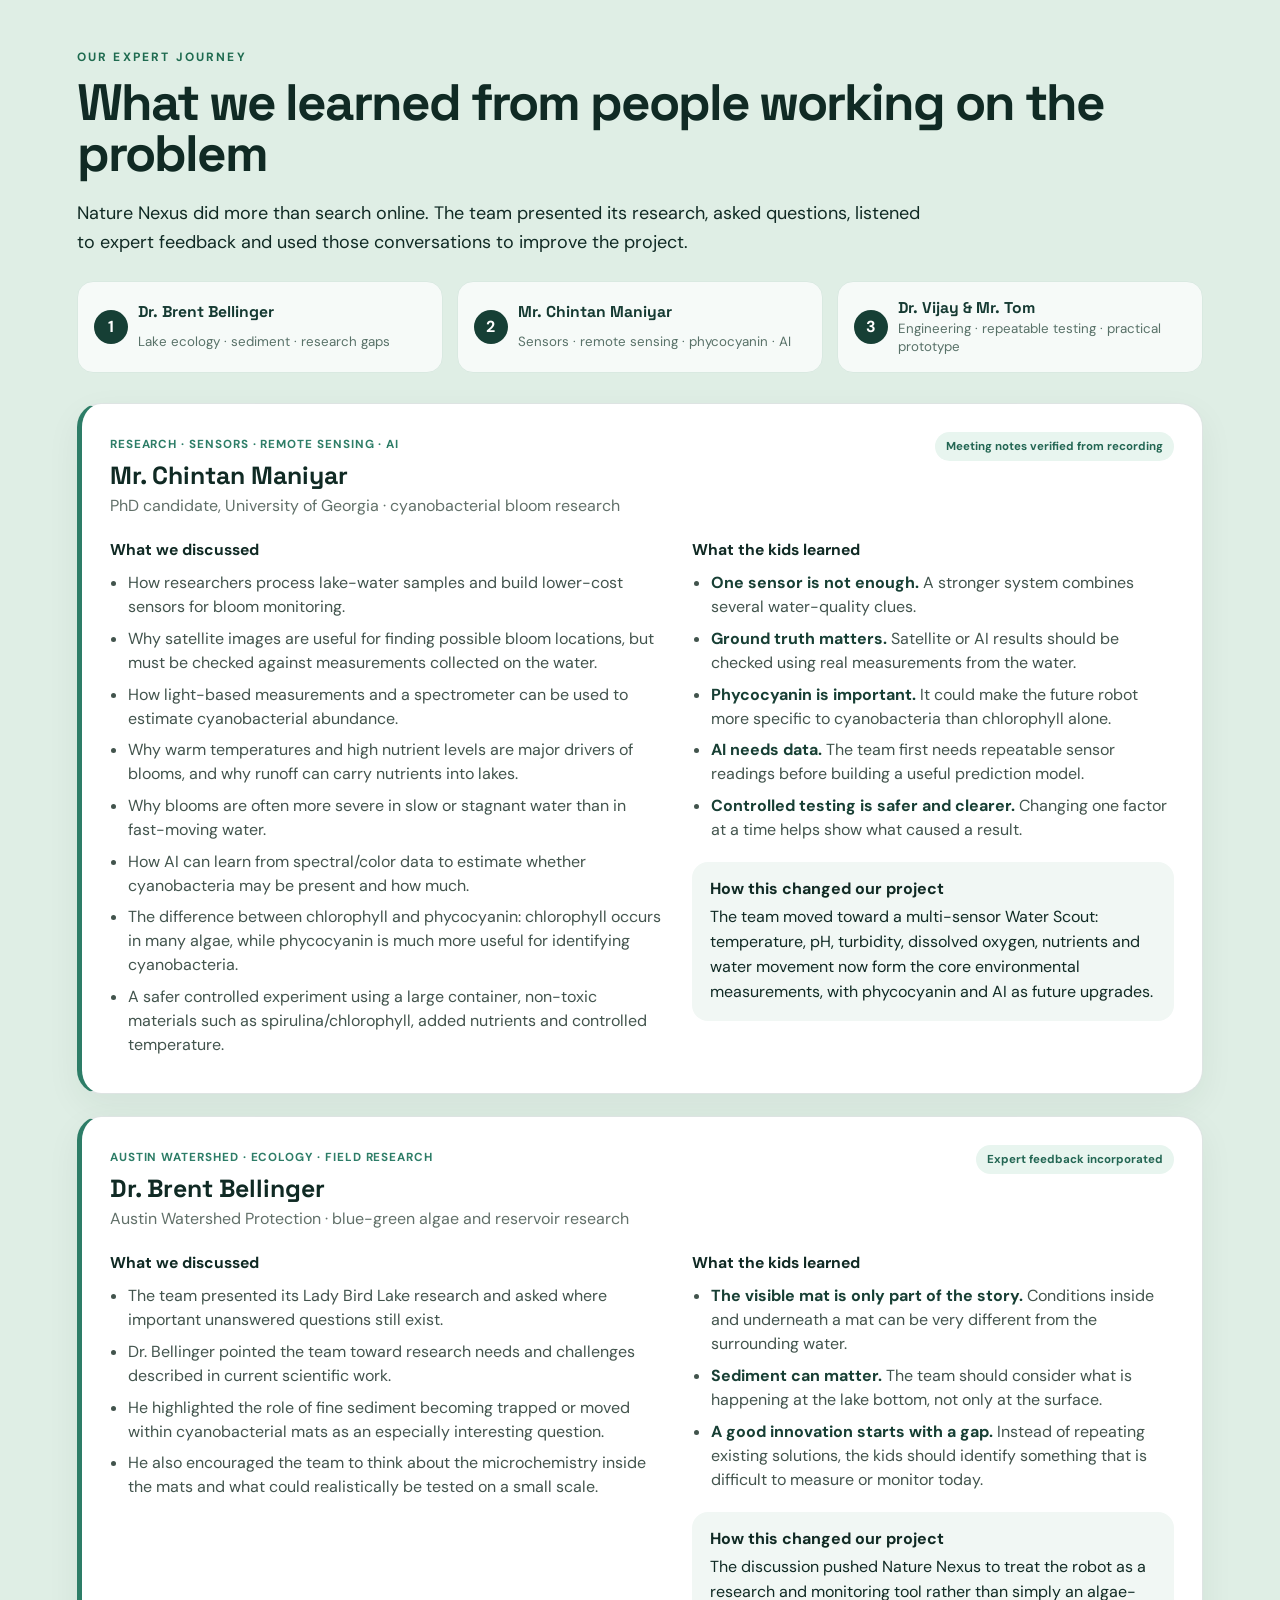
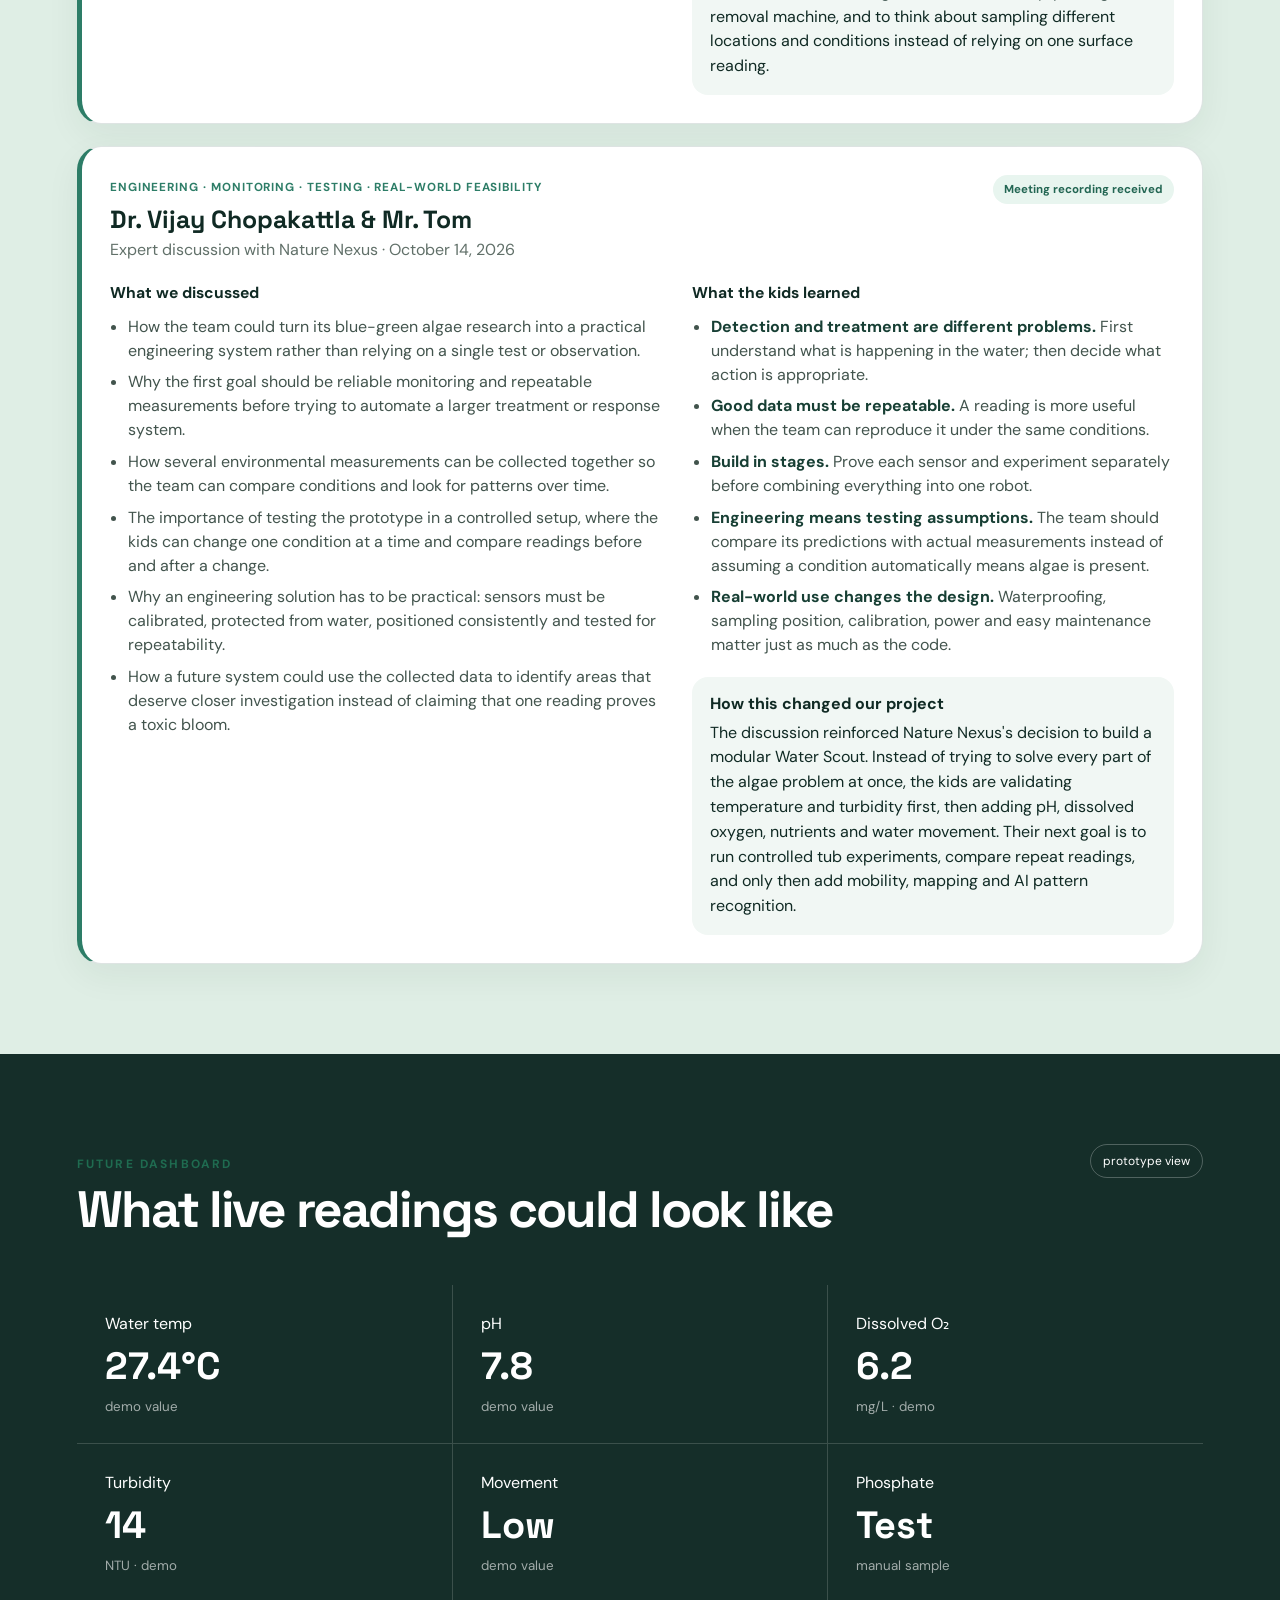
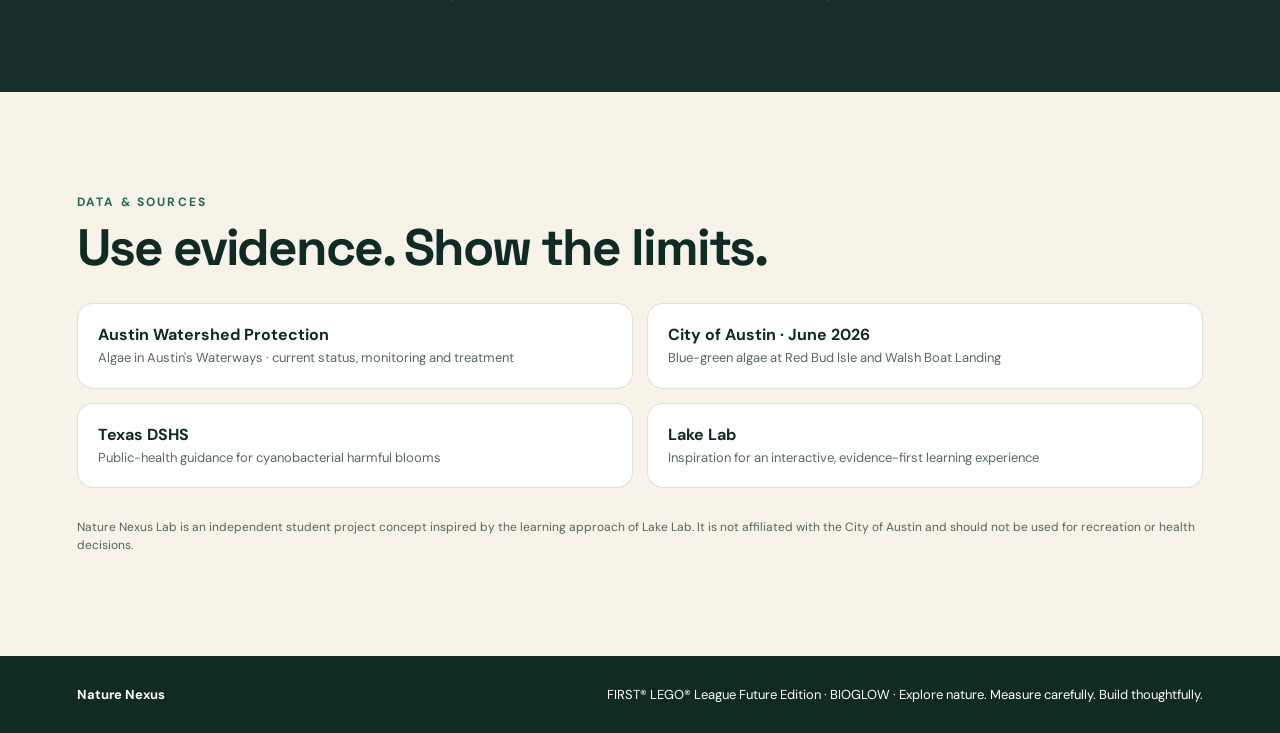
==== commit 02bfdc02: "clean up" ====
--- a/index.html
+++ b/index.html
@@ -14,7 +14,7 @@
   <header class="site-header">
     <a href="#top" class="brand" aria-label="Nature Nexus Lab home">
       <span class="brand-mark">NN</span>
-      <span><strong>Nature Nexus Lab</strong><small>FLL BIOGLOW · 2026–27</small></span>
+      <span><strong>Nature Nexus Lab</strong><small>FIRST® LEGO® League Future Edition · BIOGLOW · 2026–27</small></span>
     </a>
     <nav>
       <a href="#explore">Explore</a>
@@ -35,7 +35,7 @@
         <p class="lede">Nature Nexus is exploring how water temperature, pH, dissolved oxygen, turbidity, nutrients and water movement change together — and how an affordable sensor robot could make those changes easier to see.</p>
         <div class="hero-actions">
           <a class="btn primary" href="#robot">See the robot</a>
-          <a class="btn ghost" href="strategy-ai.html">Open BIOGLOW Strategy AI</a>
+          <a class="btn ghost" href="strategy-ai.html">Open BIOGLOW Future Edition Strategy AI</a>
           <a class="btn ghost" href="#risk-lab">Try the risk lab</a>
         </div>
         <p class="note">Student research prototype. It does <strong>not</strong> determine whether water is safe or whether cyanobacteria are toxic.</p>
@@ -274,7 +274,7 @@
     </section>
   </main>
 
-  <footer><strong>Nature Nexus</strong><span>FLL BIOGLOW · Explore nature. Measure carefully. Build thoughtfully.</span></footer>
+  <footer><strong>Nature Nexus</strong><span>FIRST® LEGO® League Future Edition · BIOGLOW · Explore nature. Measure carefully. Build thoughtfully.</span></footer>
   <script src="app.js"></script>
 </body>
 </html>
